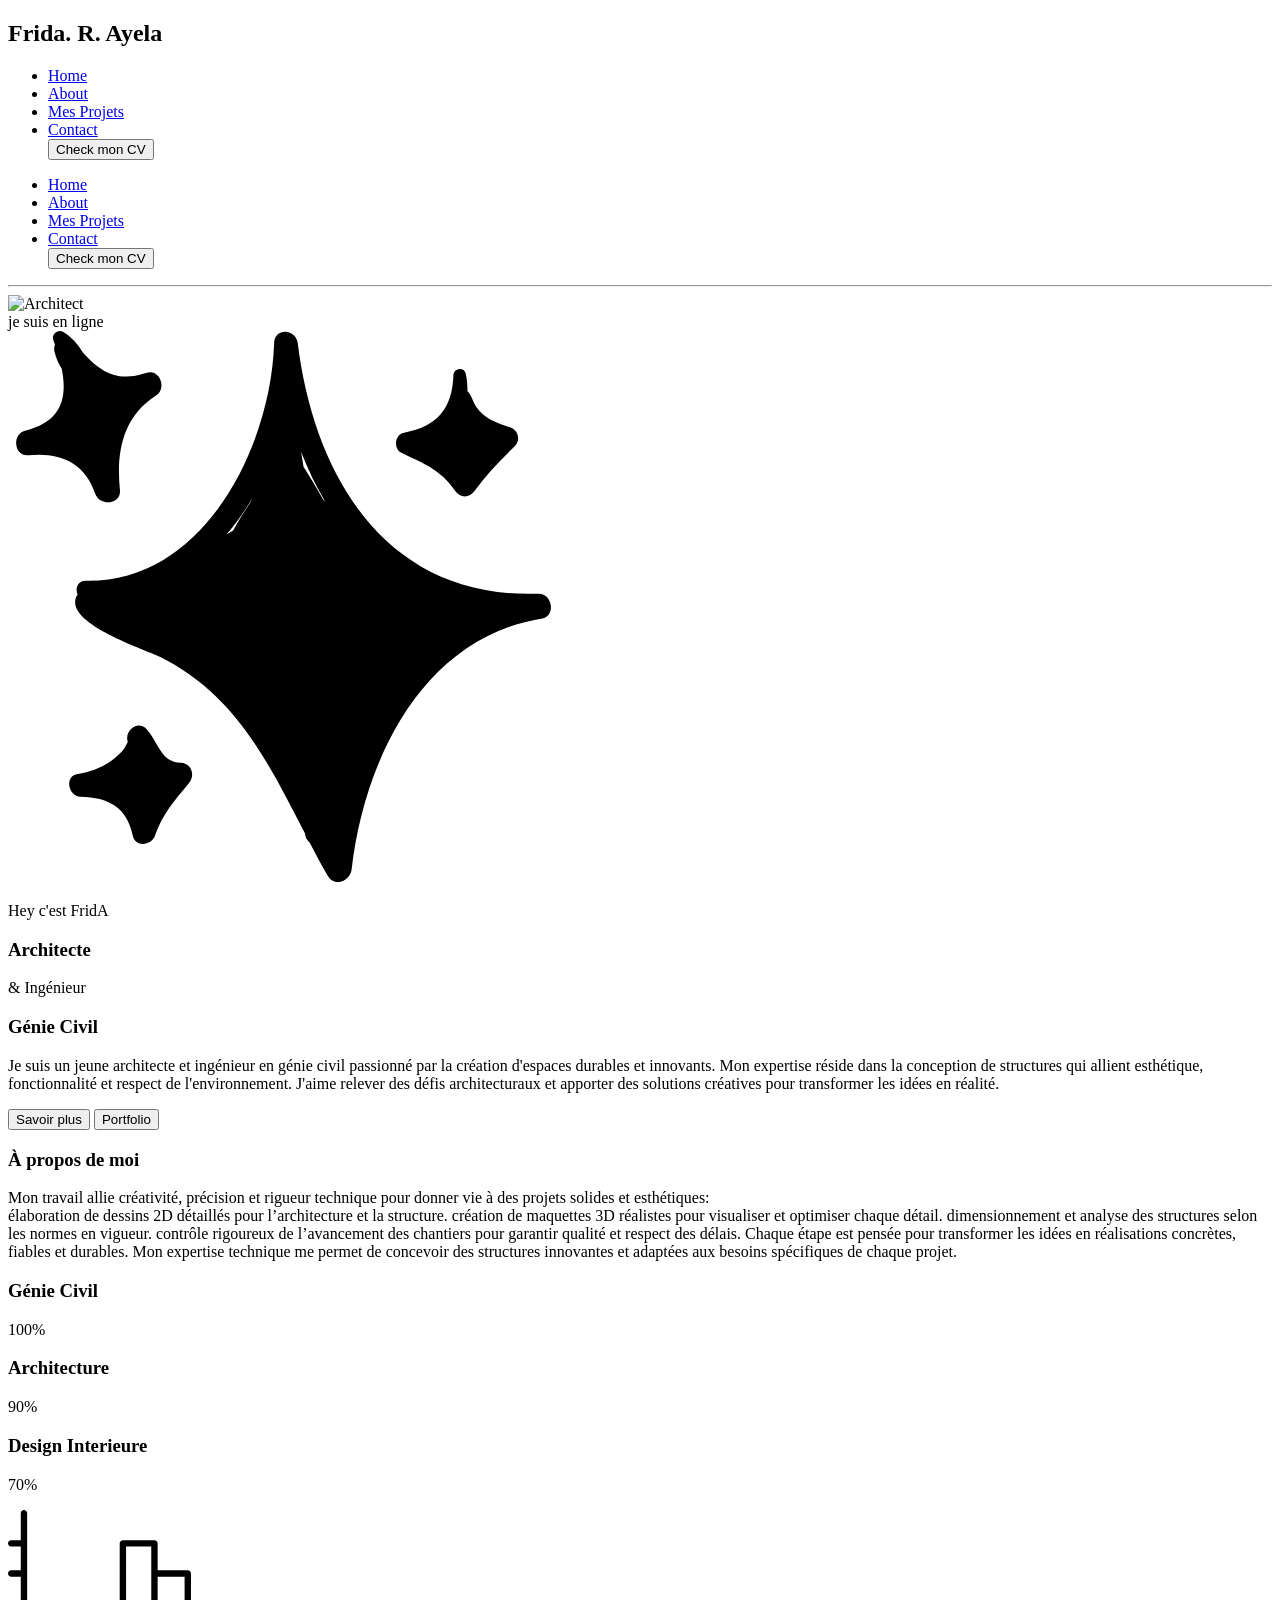
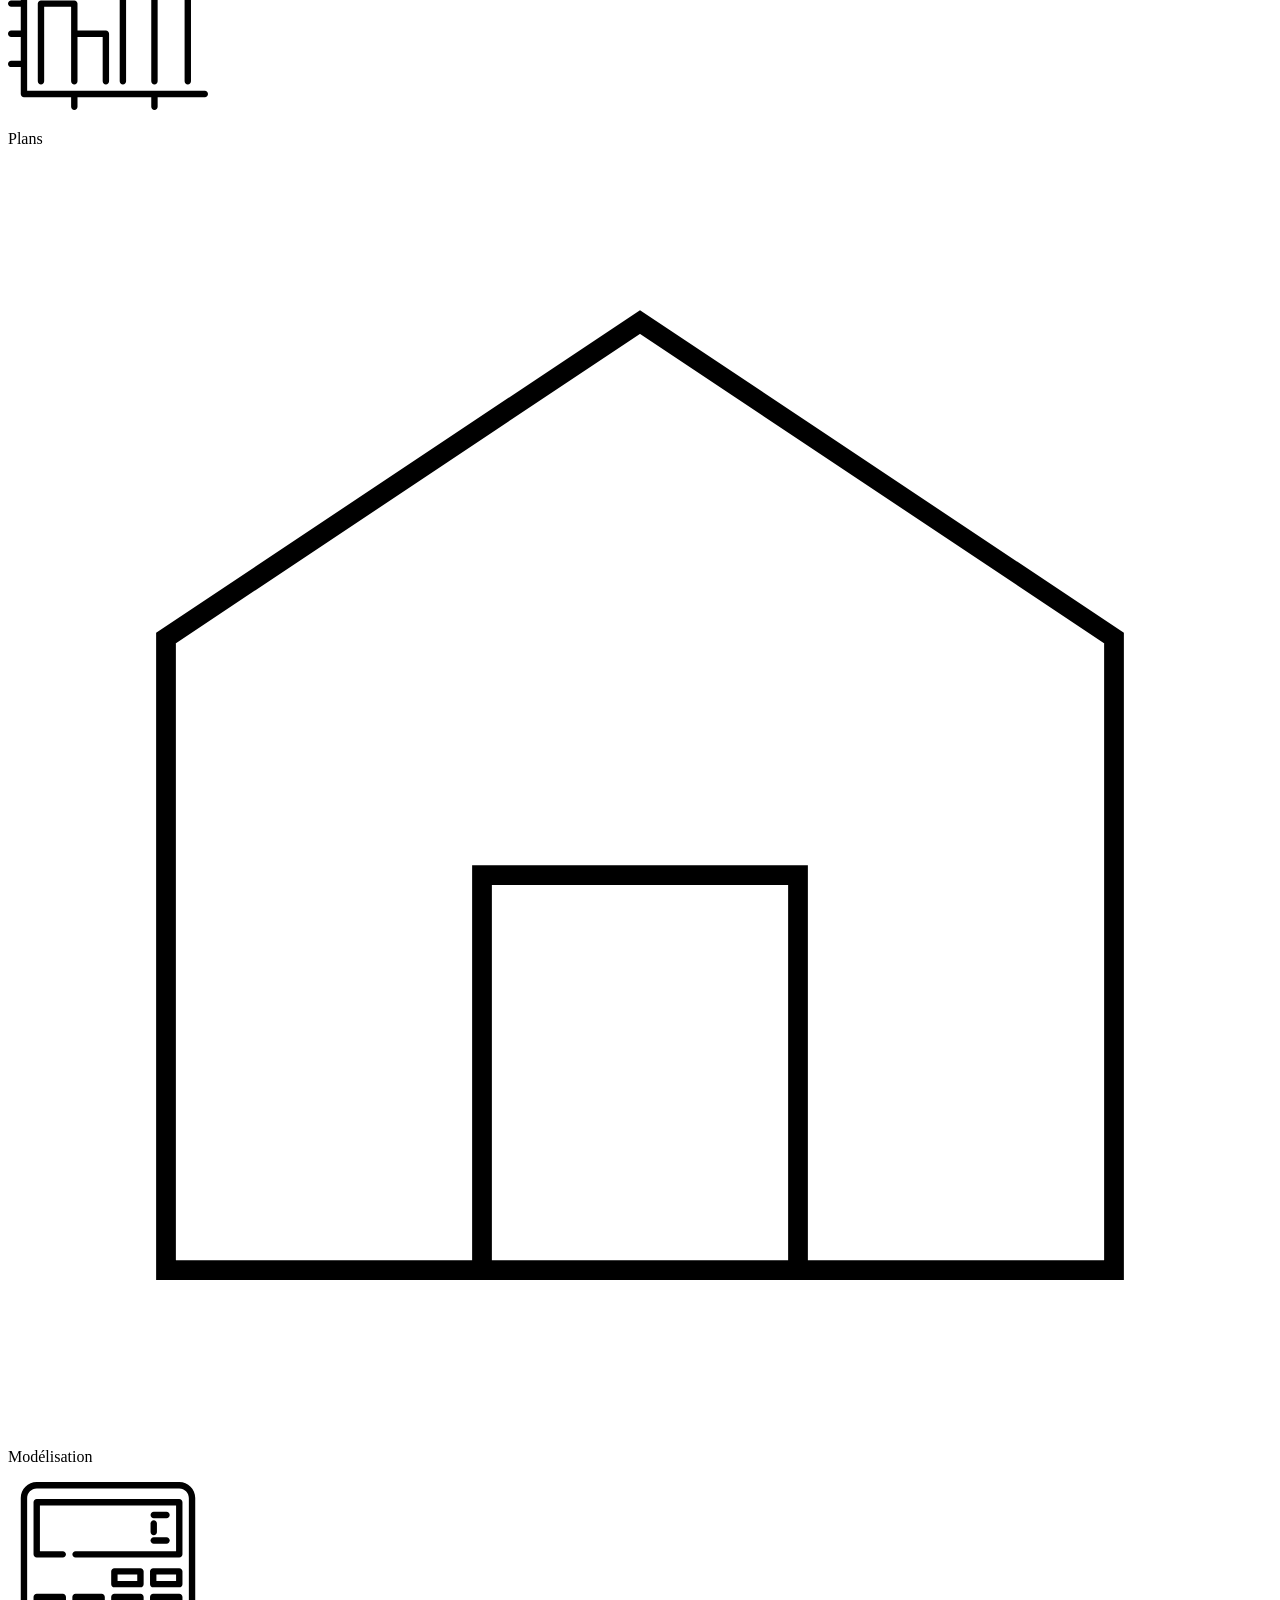
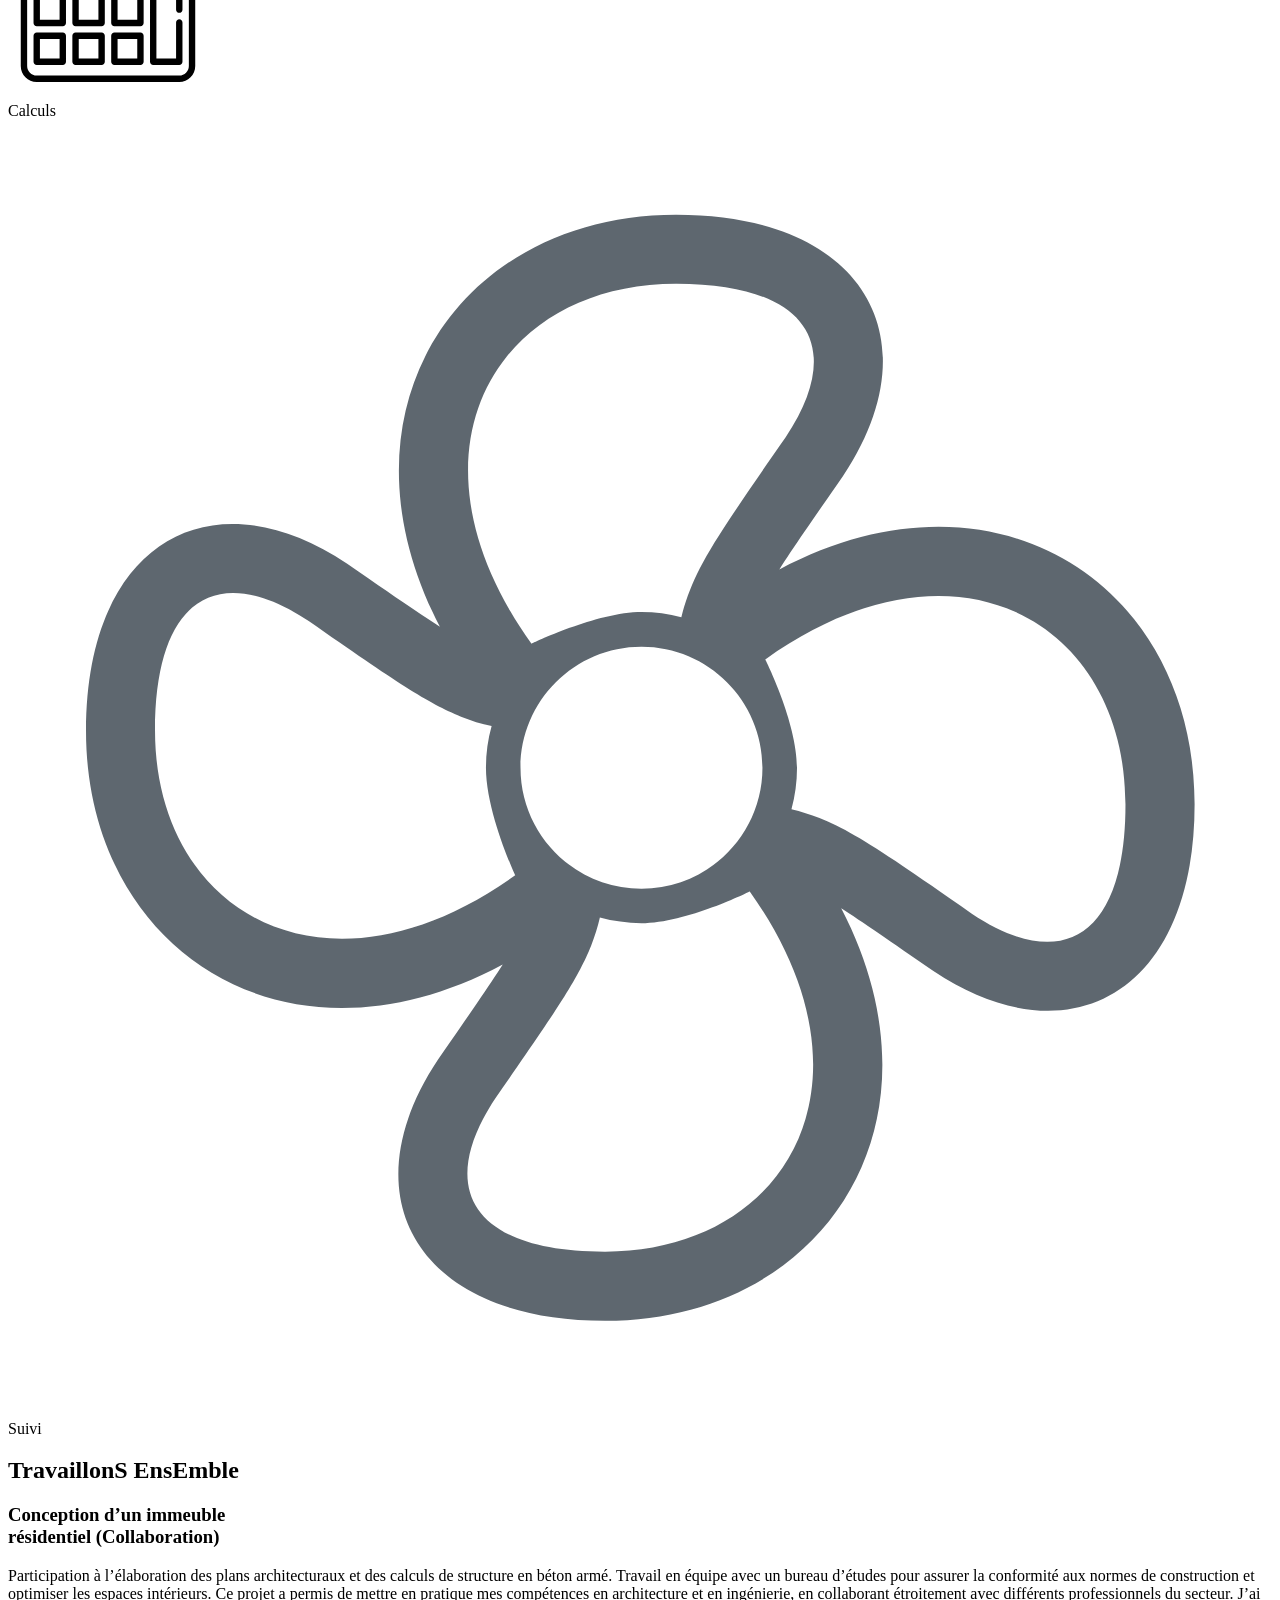
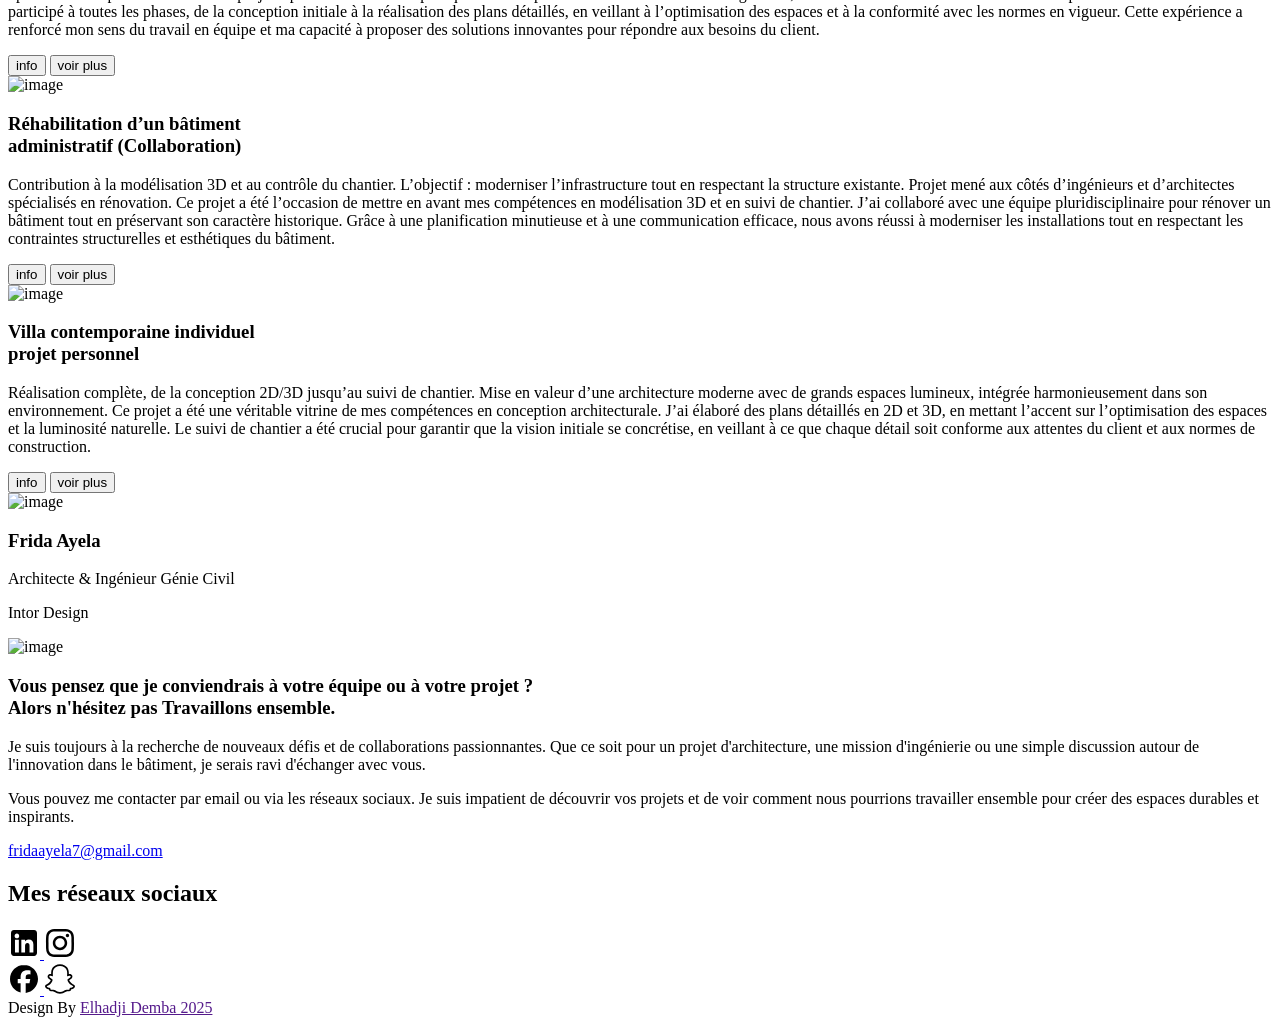
==== index.html @ 53c180c8 "Update image source path in index.html" ====
<!DOCTYPE html>
<html lang="fr">
<head>
    <meta charset="UTF-8">
    <meta name="viewport" content="width=device-width, initial-scale=1.0">
    <link rel="preconnect" href="https://fonts.googleapis.com">
    <link rel="preconnect" href="https://fonts.gstatic.com" crossorigin>
    <link href="https://fonts.googleapis.com/css2?family=Inter:wght@300;400;500;600&family=Outfit:wght@400;500;700;800&display=swap" rel="stylesheet">
    <link rel="stylesheet" href="layaout.css">
    <link rel="stylesheet" href="mediaquery.css">
    <title>Portfolio - Frida Ayela</title>
</head>
<body>
    <section class="navbar">
        <h2>Frida. R. Ayela</h2>
         <nav>
            <ul>
                <li><a href="#">Home</a></li>
                <li><a href="Skills.html">About</a></li>
                <li><a href="#Project"> Mes Projets</a></li>
                <li><a href="https://wa.me/242064751641" target="_blank">Contact</a></li>
                <div class="btn">
                    <button id="cvBtn">Check mon CV </button>
                </div>
            </ul>
        </nav>
        <div class="hamburger">
          <span class="bar"></span>
          <span class="bar"></span>
          <span class="bar"></span>
        </div>
      <div class="sitebar">
             <nav>
            <ul>
                <li><a href="index.html">Home</a></li>
                <li><a href="Skills.html">About</a></li>
                <li><a href="#Project">Mes Projets</a></li>
                <li><a href="https://wa.me/242064751641" target="_blank">Contact</a></li>
                <div class="btn">
                    <button id="cvBtn">Check mon CV </button>
                </div>
            </ul>
        </nav>
      </div>
    </section>
    <!--End of the section Navbar-->
    <hr>
    <!--Section Layaout du site-->
   <section id="layaout">
        <div class="img-texte">
            <img src="/image/architector.png" alt="Architect">
            <main class="enligne">
            <span>je suis en ligne</span>
             <article class="color-gree"></article>
            </main>
            
                  <div class="svg-gardien">
                        <svg version="1.1" id="Capa_1" xmlns="http://www.w3.org/2000/svg" xmlns:xlink="http://www.w3.org/1999/xlink" x="0px" y="0px"
	                   width="551.112px" height="551.111px" viewBox="0 0 551.112 551.111" style="enable-background:new 0 0 551.112 551.111;"
	                    xml:space="preserve">
                       <g>
	                   <g>
		                  <path d="M530.526,262.647c-150.9,5.8-224-115.101-240.8-250.601c-1.8-14.7-23.3-15.6-23.6,0c-3.1,102.8-69.8,239.9-188.2,237.8
			                        c-8.3-0.3-11,8-8.3,13.801c-0.3,0.3-0.6,0.6-0.9,1.199c-14.1,27.2,68.8,53.601,83.2,60.9c76.3,38.2,108.7,106.399,145.1,176.8
			                    c0.3,4.3,2.1,7,4.6,8.9c5.801,11,11.601,22.3,18.101,33.399c6.7,11.9,22.3,5.2,23.899-6.399c12.5-109.7,71.2-231.7,190.601-251
		                      	C547.926,284.947,544.625,262.347,530.526,262.647z M244.426,166.847c-0.9,2.101-2.1,4.301-3.1,6.101
			                           c-5.8,8.6-11,17.399-16.2,26.6c-2.1,1.2-4.6,2.8-6.7,4C228.226,192.547,236.726,180.047,244.426,166.847z M314.826,168.047
		              	             c -6.1-11-12.5-21.7-19.3-32.399c-0.9-4.9-1.5-9.801-2.4-14.7c7,17.7,15,34.6,24.5,50.2
			                         C316.625,169.947,315.726,169.047,314.826,168.047z"/>
	                               	<path d="M137.926,42.047c-29.7,9.8-46.8-2.399-63.6-21.399c-4.3-7.301-10.4-14.101-19-19.601c-4.9-3.399-11.9,2.101-10.1,7.601
		                       	c0.6,1.8,1.2,3.399,1.8,5.199c-0.9,2.101-1.2,4.301-0.6,6.4c1.5,6.4,4,12.2,7.3,17.4c5.5,27.8,1.2,52.899-36.7,62.1
		                       	c-13.5,3.4-11,26,3.4,24.5c31.2-3.1,56,6.7,66.7,38.2c4.3,12.899,26.3,11.6,24.8-3.4c-3.7-37,2.4-72.8,35.8-94.2
		                         	C159.326,57.647,152.026,37.147,137.926,42.047z"/>
		                         <path d="M502.026,96.147c-12.9-4-25.7-8.601-33.7-20.2c-3.7-5.5-4.6-11.601-8.899-15.9c0-5.8-0.301-11.6-1.801-17.7
			                       c-1.5-7-11.899-5.199-12.199,1.5c-0.9,33.4-16.2,52-49.301,57.801c-9.5,1.5-11,16.199-2.8,20.199c22.601,11,38.9,16.5,53.9,38.2
			                    c4.899,7.3,14.399,7,19.3,0c11.6-16.5,26-30.899,40.4-45C513.026,108.747,510.026,98.647,502.026,96.147z"/>
		                     <path d="M172.826,431.847c-20.2-0.899-22-20.2-34-33.399c-8.9-10.101-22.9,1.8-19,12.5c-1.8,3.399-3.7,7.3-6.7,10.399
		                         	c-12.2,12.5-26.6,19-43.5,21.7c-13.5,2.1-9.5,22.3,3.1,22.6c27.5,0.601,46.5,10.7,52,38.9c2.4,12.2,19,10.1,22.3,0
			                    c7.3-21.4,19.6-35.2,34-52.6C187.526,444.047,183.526,432.447,172.826,431.847z"/>
	                               </g>
                                </g>
                                  </svg>
                  </div>
            
      </div>
        <article class="texte-layaout">
            <main class="headline-texte">
              <p>Hey c'est FridA</p>
              <h3>Architecte</h3>
              <span>& Ingénieur</span>
              <h3> Génie Civil</h3>
              </main>
              <div class="p-texte">
                <p>
                    Je suis un jeune architecte et ingénieur en génie civil passionné par la création d'espaces durables et innovants. Mon expertise réside dans la conception de structures qui allient esthétique, fonctionnalité et respect de l'environnement. J'aime relever des défis architecturaux et apporter des solutions créatives pour transformer les idées en réalité.
                </p>
                <div class="mes-button">
                <button class="btn2" id="cvButton">
                       Savoir plus
                    </button>
                <button class="btn2" id="cvButton">
                       Portfolio
                    </button>
                </div>
              </div>
        </article>
    </section>
    <!----End of Section Layaout-->

     <!----Section Cotenu Aboute Me-->
 <section id="montre-moi">
 <div class="moi-texte">
  <h3>À propos de moi</h3>
  <p>
    Mon travail allie créativité, précision et rigueur technique pour donner vie à des projets solides et esthétiques:<br/>
    élaboration de dessins 2D détaillés pour l’architecture et la structure.
    création de maquettes 3D réalistes pour visualiser et optimiser chaque détail.
    dimensionnement et analyse des structures selon les normes en vigueur.
    contrôle rigoureux de l’avancement des chantiers pour garantir qualité et respect des délais.
    Chaque étape est pensée pour transformer les idées en réalisations concrètes, fiables et durables.
    Mon expertise technique me permet de concevoir des structures innovantes et adaptées aux besoins spécifiques de chaque projet.
  </p>
           <div class="pour100tage">
              <main class="pour100tage-1">
                <article class="pour100">
                  <h3>Génie Civil</h3>  
                    <p>100%</p>
                </article>
                 <div class="barre">
                  <span></span>
                 </div>
              </main>
              <!---pour100tage 2-->

                <main class="pour100tage-1">
                <article class="pour100">
                  <h3>Architecture</h3>
                    
                    <p>90%</p>
                </article>
                 <div class="barre">
                  <span></span>
                 </div>
              </main>
              <!-----Pour100tage 3-->
               <main class="pour100tage-1">
                <article class="pour100">
                    <h3>Design Interieure</h3>
                    <p>70%</p>
                </article>
                 <div class="barre">
                  <span></span>
                 </div>
              </main>
           </div>
</div>
<div class="section-svg">
  <div class="premiere-svg">
    <main class="svg1">
      <svg fill="#000000" height="200px" width="200px" version="1.1" xmlns="http://www.w3.org/2000/svg" viewBox="0 0 470 470" xmlns:xlink="http://www.w3.org/1999/xlink" enable-background="new 0 0 470 470"><g id="SVGRepo_bgCarrier" stroke-width="0"></g><g id="SVGRepo_tracerCarrier" stroke-linecap="round" stroke-linejoin="round"></g><g id="SVGRepo_iconCarrier"> <g> <path d="M462.5,425H45V7.5C45,3.358,41.643,0,37.5,0S30,3.358,30,7.5v63.333H7.5c-4.143,0-7.5,3.358-7.5,7.5s3.357,7.5,7.5,7.5H30 v55.833H7.5c-4.143,0-7.5,3.358-7.5,7.5s3.357,7.5,7.5,7.5H30V212.5H7.5c-4.143,0-7.5,3.358-7.5,7.5s3.357,7.5,7.5,7.5H30v55.833 H7.5c-4.143,0-7.5,3.358-7.5,7.5s3.357,7.5,7.5,7.5H30v55.833H7.5c-4.143,0-7.5,3.358-7.5,7.5s3.357,7.5,7.5,7.5H30V432.5 c0,4.142,3.357,7.5,7.5,7.5h110.833v22.5c0,4.142,3.357,7.5,7.5,7.5s7.5-3.358,7.5-7.5V440h173.334v22.5c0,4.142,3.357,7.5,7.5,7.5 s7.5-3.358,7.5-7.5V440H462.5c4.143,0,7.5-3.358,7.5-7.5S466.643,425,462.5,425z"></path> <path d="M77.5,410c4.143,0,7.5-3.358,7.5-7.5v-175h63.333v175c0,4.142,3.357,7.5,7.5,7.5s7.5-3.358,7.5-7.5V298.333H222.5V402.5 c0,4.142,3.357,7.5,7.5,7.5s7.5-3.358,7.5-7.5V290.833c0-4.142-3.357-7.5-7.5-7.5h-66.667V220c0-4.142-3.357-7.5-7.5-7.5H77.5 c-4.143,0-7.5,3.358-7.5,7.5v182.5C70,406.642,73.357,410,77.5,410z"></path> <path d="M270,410c4.143,0,7.5-3.358,7.5-7.5V85.833h59.167V402.5c0,4.142,3.357,7.5,7.5,7.5s7.5-3.358,7.5-7.5V156.667H415V402.5 c0,4.142,3.357,7.5,7.5,7.5s7.5-3.358,7.5-7.5V149.167c0-4.142-3.357-7.5-7.5-7.5h-70.833V78.333c0-4.142-3.357-7.5-7.5-7.5H270 c-4.143,0-7.5,3.358-7.5,7.5V402.5C262.5,406.642,265.857,410,270,410z"></path> </g> </g></svg>
      <p>Plans</p>
    </main>
     <main class="svg2">
      <svg viewBox="0 0 64 64" xmlns="http://www.w3.org/2000/svg" fill="none" stroke="#000000"><g id="SVGRepo_bgCarrier" stroke-width="0"></g><g id="SVGRepo_tracerCarrier" stroke-linecap="round" stroke-linejoin="round"></g><g id="SVGRepo_iconCarrier"><polygon points="8 24 8 56 56 56 56 24 32 8 8 24"></polygon><polyline points="40 56 40 36 24 36 24 56"></polyline></g></svg>
      <p>Modélisation</p>
    </main>
  </div>

    <div class="deuxieme-svg">
    <main class="svg1">
      <svg fill="#000000" height="200px" width="200px" version="1.1" xmlns="http://www.w3.org/2000/svg" viewBox="0 0 470 470" xmlns:xlink="http://www.w3.org/1999/xlink" enable-background="new 0 0 470 470"><g id="SVGRepo_bgCarrier" stroke-width="0"></g><g id="SVGRepo_tracerCarrier" stroke-linecap="round" stroke-linejoin="round"></g><g id="SVGRepo_iconCarrier"> <g> <path d="m311.25,353.75h-61.25c-4.143,0-7.5,3.358-7.5,7.5v61.25c0,4.142 3.357,7.5 7.5,7.5h61.25c4.143,0 7.5-3.358 7.5-7.5v-61.25c0-4.142-3.357-7.5-7.5-7.5zm-7.5,61.25h-46.25v-46.25h46.25v46.25z"></path> <path d="m220,353.75h-61.25c-4.143,0-7.5,3.358-7.5,7.5v61.25c0,4.142 3.357,7.5 7.5,7.5h61.25c4.143,0 7.5-3.358 7.5-7.5v-61.25c0-4.142-3.357-7.5-7.5-7.5zm-7.5,61.25h-46.25v-46.25h46.25v46.25z"></path> <path d="m220,262.5h-61.25c-4.143,0-7.5,3.358-7.5,7.5v61.25c0,4.142 3.357,7.5 7.5,7.5h61.25c4.143,0 7.5-3.358 7.5-7.5v-61.25c0-4.142-3.357-7.5-7.5-7.5zm-7.5,61.25h-46.25v-46.25h46.25v46.25z"></path> <path d="m128.75,353.75h-61.25c-4.143,0-7.5,3.358-7.5,7.5v61.25c0,4.142 3.357,7.5 7.5,7.5h61.25c4.143,0 7.5-3.358 7.5-7.5v-61.25c0-4.142-3.357-7.5-7.5-7.5zm-7.5,61.25h-46.25v-46.25h46.25v46.25z"></path> <path d="m402.5,202.5h-61.25c-4.143,0-7.5,3.358-7.5,7.5v30c0,4.142 3.357,7.5 7.5,7.5h61.25c4.143,0 7.5-3.358 7.5-7.5v-30c0-4.142-3.357-7.5-7.5-7.5zm-7.5,30h-46.25v-15h46.25v15z"></path> <path d="m311.25,262.5h-61.25c-4.143,0-7.5,3.358-7.5,7.5v61.25c0,4.142 3.357,7.5 7.5,7.5h61.25c4.143,0 7.5-3.358 7.5-7.5v-61.25c0-4.142-3.357-7.5-7.5-7.5zm-7.5,61.25h-46.25v-46.25h46.25v46.25z"></path> <path d="m128.75,262.5h-61.25c-4.143,0-7.5,3.358-7.5,7.5v61.25c0,4.142 3.357,7.5 7.5,7.5h61.25c4.143,0 7.5-3.358 7.5-7.5v-61.25c0-4.142-3.357-7.5-7.5-7.5zm-7.5,61.25h-46.25v-46.25h46.25v46.25z"></path> <path d="m311.25,202.5h-61.25c-4.143,0-7.5,3.358-7.5,7.5v30c0,4.142 3.357,7.5 7.5,7.5h61.25c4.143,0 7.5-3.358 7.5-7.5v-30c0-4.142-3.357-7.5-7.5-7.5zm-7.5,30h-46.25v-15h46.25v15z"></path> <path d="M402.5,0h-335C46.822,0,30,16.822,30,37.5v395c0,20.678,16.822,37.5,37.5,37.5h335c20.678,0,37.5-16.822,37.5-37.5v-395 C440,16.822,423.178,0,402.5,0z M425,432.5c0,12.407-10.094,22.5-22.5,22.5h-335C55.094,455,45,444.907,45,432.5v-395 C45,25.093,55.094,15,67.5,15h335c12.406,0,22.5,10.093,22.5,22.5V432.5z"></path> <path d="m402.5,262.5h-61.25c-4.143,0-7.5,3.358-7.5,7.5v152.5c0,4.142 3.357,7.5 7.5,7.5h61.25c4.143,0 7.5-3.358 7.5-7.5v-92.5c0-4.142-3.357-7.5-7.5-7.5s-7.5,3.358-7.5,7.5v85h-46.25v-137.5h46.25v22.5c0,4.142 3.357,7.5 7.5,7.5s7.5-3.358 7.5-7.5v-30c0-4.142-3.357-7.5-7.5-7.5z"></path> <path d="M402.5,40h-335c-4.143,0-7.5,3.358-7.5,7.5V170c0,4.142,3.357,7.5,7.5,7.5h61.25c4.143,0,7.5-3.358,7.5-7.5 s-3.357-7.5-7.5-7.5H75V55h320v107.5H158.75c-4.143,0-7.5,3.358-7.5,7.5s3.357,7.5,7.5,7.5H402.5c4.143,0,7.5-3.358,7.5-7.5V47.5 C410,43.358,406.643,40,402.5,40z"></path> <path d="m342.5,85h30c4.143,0 7.5-3.358 7.5-7.5s-3.357-7.5-7.5-7.5h-30c-4.143,0-7.5,3.358-7.5,7.5s3.357,7.5 7.5,7.5z"></path> <path d="m342.5,145h30c4.143,0 7.5-3.358 7.5-7.5s-3.357-7.5-7.5-7.5h-30c-4.143,0-7.5,3.358-7.5,7.5s3.357,7.5 7.5,7.5z"></path> <path d="m335,117.5c0,4.142 3.357,7.5 7.5,7.5s7.5-3.358 7.5-7.5v-20c0-4.142-3.357-7.5-7.5-7.5s-7.5,3.358-7.5,7.5v20z"></path> </g> </g></svg>
      <p>Calculs</p>
    </main>
     <main class="svg2">
       <svg viewBox="0 0 1024 1024" class="icon" version="1.1" xmlns="http://www.w3.org/2000/svg" fill="#000000"><g id="SVGRepo_bgCarrier" stroke-width="0"></g><g id="SVGRepo_tracerCarrier" stroke-linecap="round" stroke-linejoin="round"></g><g id="SVGRepo_iconCarrier"><path d="M624.9 351.1c176.7-93.5 336.4 13.9 336.4 190.1 0 152.8-101.1 209-211.6 135.3-35.2-24.4-58.1-40.2-74.7-50.9 91.4 175.8-15.8 334.2-191.3 334.2-152.8 0-209-101.1-135.3-211.6 25.6-36.9 41.7-60.3 52.4-77.1-177.2 94.8-337.6-12.7-337.6-189.3 0-152.8 101.1-209 211.6-135.3 35.5 24.6 58.5 40.4 75.1 51.1-91.2-175.7 16-333.9 191.4-333.9 152.8 0 209 101.1 135.3 211.6-25 36-41 59.2-51.7 75.8z" fill="#5E676F"></path><path d="M513.2 609.8c54.1 0 98-43.9 98-98s-43.9-98-98-98-98 43.9-98 98 43.9 98 98 98zM472.4 655.9c-10.6 26.5-28 52.7-77.4 123.4-48.6 72.8-19.9 124.5 88.7 124.5 146.9 0 227.6-137.2 117.2-291.8 0 0-51.3 25.7-87.8 25.7-11.6 0-22.9-1.6-33.6-4.5-1.7 7.7-4.1 15.2-7.1 22.7zM367 470.4c-26.5-10.6-52.7-28-123.4-77.4-72.8-48.6-124.5-19.9-124.5 88.7 0 147 137.2 227.6 291.8 117.2 0 0-23.7-50.8-23.7-87.2 0-11.7 1.6-23 4.6-33.7-8.4-1.8-16.6-4.3-24.8-7.6zM552.6 367.5c10.6-26.5 28-52.7 77.4-123.4 48.6-72.8 19.9-124.5-88.7-124.5-147 0-227.6 137.2-117.2 291.8 0 0 52.9-25.7 89.2-25.7 11.1 0 21.9 1.4 32.2 4.2 1.7-7.5 4.1-14.9 7.1-22.4zM613.5 424s25.7 50.6 25.7 87.8c0 11.6-1.6 22.9-4.5 33.6 7.7 1.8 15.2 4.2 22.7 7.2 26.5 10.6 52.7 28 123.4 77.4 72.8 48.6 124.5 19.9 124.5-88.7 0-147-137.2-227.7-291.8-117.3z" fill="#FFFFFF"></path></g></svg>
      <p>Suivi</p>
    </main>
  </div>

</div>
<!---Le div de M-->
</section>
<!----End Of Aboute me section-->

<!----Scrolling Texte Section-->
<section id="Scrolling">
    <div>
        <h1>TravaillonS EnsEmble</h1>
    </div>
</section>
<!----End of Scrolling Texte Section-->

<!---Section Project-->
<section id="Project">
    <div class="image-project"  data-color="#b7eb87">
        <article id="texte">
            <h3>Conception d’un immeuble <br/>
                résidentiel  (Collaboration)</h3>
           <p> Participation à l’élaboration des plans architecturaux et des calculs de structure en béton armé. Travail en équipe avec un bureau d’études pour assurer la conformité aux normes de construction et optimiser les espaces intérieurs.
            Ce projet a permis de mettre en pratique mes compétences en architecture et en ingénierie, en collaborant étroitement avec différents professionnels du secteur. J’ai participé à toutes les phases, de la conception initiale à la réalisation des plans détaillés, en veillant à l’optimisation des espaces et à la conformité avec les normes en vigueur. Cette expérience a renforcé mon sens du travail en équipe et ma capacité à proposer des solutions innovantes pour répondre aux besoins du client.
           </p>
             <main class="p-button">
            <button>info</button>
            <button>voir plus</button>
           </main>
        </article>
         <main class="image-1">
            <img src="./image/WhatsApp Image 2025-08-14 à 15.37.21_9aab0d02.jpg" alt="image">
        </main>
    </div>
    <div class="image-project-2" data-color="#2c8dc5">
        <article id="texte-2">
           <h3>Réhabilitation d’un bâtiment<br/>
             administratif (Collaboration)</h3>
           <p> Contribution à la modélisation 3D et au contrôle du chantier. L’objectif : moderniser l’infrastructure tout en respectant la structure existante. Projet mené aux côtés d’ingénieurs et d’architectes spécialisés en rénovation.
            Ce projet a été l’occasion de mettre en avant mes compétences en modélisation 3D et en suivi de chantier. J’ai collaboré avec une équipe pluridisciplinaire pour rénover un bâtiment tout en préservant son caractère historique. Grâce à une planification minutieuse et à une communication efficace, nous avons réussi à moderniser les installations tout en respectant les contraintes structurelles et esthétiques du bâtiment.
           </p>
           <main class="p-button">
            <button>info</button>
            <button>voir plus</button>
           </main>
        </article>
        <main class="image-2">
        <img src="./image/image 000_16 - Photo.jpg" alt="image">
        </main>
    </div>
    <div class="image-project-3"  data-color="#1B1F3B">
       
        <article id="texte-3">
           <h3>Villa contemporaine individuel <br/>
            projet personnel</h3>
           <p> Réalisation complète, de la conception 2D/3D jusqu’au suivi de chantier. Mise en valeur d’une architecture moderne avec de grands espaces lumineux, intégrée harmonieusement dans son environnement.
            Ce projet a été une véritable vitrine de mes compétences en conception architecturale. J’ai élaboré des plans détaillés en 2D et 3D, en mettant l’accent sur l’optimisation des espaces et la luminosité naturelle. Le suivi de chantier a été crucial pour garantir que la vision initiale se concrétise, en veillant à ce que chaque détail soit conforme aux attentes du client et aux normes de construction.
           </p>
            <main class="p-button">
            <button>info</button>
            <button>voir plus</button>
           </main>
        </article>
         <main class="image-3">
        <img src="./image/Image 00_2 - Photo.jpg" alt="image">
        </main>
    </div>
</section>
<!----End of Project Section-->

<!---Section Footer-->
<section id="footer">

<div class="le-foot-text">
    <h3>Frida Ayela</h3>
    <p>Architecte & Ingénieur Génie Civil</p>
    <p>Intor Design</p>
    <img src="./image/frida.png" alt="image">
</div>
<main class="foot-p">
    <h3>Vous pensez que je conviendrais à votre équipe ou à votre projet ?<br/>
         Alors n'hésitez pas Travaillons ensemble.</h3>
    <p>Je suis toujours à la recherche de nouveaux défis et de collaborations passionnantes. Que ce soit pour un projet d'architecture, une mission d'ingénierie ou une simple discussion autour de l'innovation dans le bâtiment, je serais ravi d'échanger avec vous.</p>
    <p>Vous pouvez me contacter par email ou via les réseaux sociaux. Je suis impatient de découvrir vos projets et de voir comment nous pourrions travailler ensemble pour créer des espaces durables et inspirants.</p>
    <a href="mailto:fridaayela7@gmail.com">fridaayela7@gmail.com</a>
</main>
  <div class="the-social-media">
    <h2>Mes réseaux sociaux</h2>
    <div class="social-svg">
        <div class="social-svg1">
    <a href="https://www.linkedin.com/in/frida-ayela-70200327a?utm_source=share&utm_campaign=share_via&utm_content=profile&utm_medium=ios_app" target="_blank">
        <svg xmlns="http://www.w3.org/2000/svg" width="32" height="32" viewBox="0 0 32 32"><path d="M26.111,3H5.889c-1.595,0-2.889,1.293-2.889,2.889V26.111c0,1.595,1.293,2.889,2.889,2.889H26.111c1.595,0,2.889-1.293,2.889-2.889V5.889c0-1.595-1.293-2.889-2.889-2.889ZM10.861,25.389h-3.877V12.87h3.877v12.519Zm-1.957-14.158c-1.267,0-2.293-1.034-2.293-2.31s1.026-2.31,2.293-2.31,2.292,1.034,2.292,2.31-1.026,2.31-2.292,2.31Zm16.485,14.158h-3.858v-6.571c0-1.802-.685-2.809-2.111-2.809-1.551,0-2.362,1.048-2.362,2.809v6.571h-3.718V12.87h3.718v1.686s1.118-2.069,3.775-2.069,4.556,1.621,4.556,4.975v7.926Z" fill-rule="evenodd"></path></svg>
    </a>
    <a href="https://www.instagram.com/reineayela2?igsh=MTZ5cDJpc21zYW10cQ%3D%3D&utm_source=qr" target="_blank">
        <svg xmlns="http://www.w3.org/2000/svg" width="32" height="32" viewBox="0 0 32 32"><path d="M10.202,2.098c-1.49,.07-2.507,.308-3.396,.657-.92,.359-1.7,.84-2.477,1.619-.776,.779-1.254,1.56-1.61,2.481-.345,.891-.578,1.909-.644,3.4-.066,1.49-.08,1.97-.073,5.771s.024,4.278,.096,5.772c.071,1.489,.308,2.506,.657,3.396,.359,.92,.84,1.7,1.619,2.477,.779,.776,1.559,1.253,2.483,1.61,.89,.344,1.909,.579,3.399,.644,1.49,.065,1.97,.08,5.771,.073,3.801-.007,4.279-.024,5.773-.095s2.505-.309,3.395-.657c.92-.36,1.701-.84,2.477-1.62s1.254-1.561,1.609-2.483c.345-.89,.579-1.909,.644-3.398,.065-1.494,.081-1.971,.073-5.773s-.024-4.278-.095-5.771-.308-2.507-.657-3.397c-.36-.92-.84-1.7-1.619-2.477s-1.561-1.254-2.483-1.609c-.891-.345-1.909-.58-3.399-.644s-1.97-.081-5.772-.074-4.278,.024-5.771,.096m.164,25.309c-1.365-.059-2.106-.286-2.6-.476-.654-.252-1.12-.557-1.612-1.044s-.795-.955-1.05-1.608c-.192-.494-.423-1.234-.487-2.599-.069-1.475-.084-1.918-.092-5.656s.006-4.18,.071-5.656c.058-1.364,.286-2.106,.476-2.6,.252-.655,.556-1.12,1.044-1.612s.955-.795,1.608-1.05c.493-.193,1.234-.422,2.598-.487,1.476-.07,1.919-.084,5.656-.092,3.737-.008,4.181,.006,5.658,.071,1.364,.059,2.106,.285,2.599,.476,.654,.252,1.12,.555,1.612,1.044s.795,.954,1.051,1.609c.193,.492,.422,1.232,.486,2.597,.07,1.476,.086,1.919,.093,5.656,.007,3.737-.006,4.181-.071,5.656-.06,1.365-.286,2.106-.476,2.601-.252,.654-.556,1.12-1.045,1.612s-.955,.795-1.608,1.05c-.493,.192-1.234,.422-2.597,.487-1.476,.069-1.919,.084-5.657,.092s-4.18-.007-5.656-.071M21.779,8.517c.002,.928,.755,1.679,1.683,1.677s1.679-.755,1.677-1.683c-.002-.928-.755-1.679-1.683-1.677,0,0,0,0,0,0-.928,.002-1.678,.755-1.677,1.683m-12.967,7.496c.008,3.97,3.232,7.182,7.202,7.174s7.183-3.232,7.176-7.202c-.008-3.97-3.233-7.183-7.203-7.175s-7.182,3.233-7.174,7.203m2.522-.005c-.005-2.577,2.08-4.671,4.658-4.676,2.577-.005,4.671,2.08,4.676,4.658,.005,2.577-2.08,4.671-4.658,4.676-2.577,.005-4.671-2.079-4.676-4.656h0"></path></svg>
    </a>
    </div>
    <div class="social-svg2">
    <a href="https://www.facebook.com/share/1AoF9FygN2/?mibextid=wwXIfr" target="_blank">
        <svg xmlns="http://www.w3.org/2000/svg" width="32" height="32" viewBox="0 0 32 32"><path d="M16,2c-7.732,0-14,6.268-14,14,0,6.566,4.52,12.075,10.618,13.588v-9.31h-2.887v-4.278h2.887v-1.843c0-4.765,2.156-6.974,6.835-6.974,.887,0,2.417,.174,3.043,.348v3.878c-.33-.035-.904-.052-1.617-.052-2.296,0-3.183,.87-3.183,3.13v1.513h4.573l-.786,4.278h-3.787v9.619c6.932-.837,12.304-6.74,12.304-13.897,0-7.732-6.268-14-14-14Z"></path></svg>
    </a>
    <a href="https://t.snapchat.com/ZsiYAuvj" target="_blank">
        <svg xmlns="http://www.w3.org/2000/svg" width="32" height="32" viewBox="0 0 32 32"><path d="M30.893,22.837c-.208-.567-.606-.871-1.058-1.122-.085-.05-.163-.09-.23-.12-.135-.07-.273-.137-.41-.208-1.41-.747-2.51-1.69-3.274-2.808-.217-.315-.405-.648-.562-.996-.065-.186-.062-.292-.015-.389,.046-.074,.108-.138,.18-.188,.242-.16,.492-.323,.661-.432,.302-.195,.541-.35,.695-.46,.579-.405,.983-.835,1.236-1.315,.357-.672,.404-1.466,.13-2.175-.383-1.009-1.336-1.635-2.49-1.635-.243,0-.486,.025-.724,.077-.064,.014-.127,.028-.189,.044,.011-.69-.005-1.418-.066-2.135-.218-2.519-1.1-3.84-2.02-4.893-.589-.66-1.283-1.218-2.053-1.653-1.396-.797-2.979-1.202-4.704-1.202s-3.301,.405-4.698,1.202c-.773,.434-1.468,.994-2.057,1.656-.92,1.053-1.802,2.376-2.02,4.893-.061,.717-.077,1.449-.067,2.135-.062-.016-.125-.031-.189-.044-.238-.051-.481-.077-.724-.077-1.155,0-2.109,.626-2.491,1.635-.276,.71-.23,1.505,.126,2.178,.254,.481,.658,.911,1.237,1.315,.153,.107,.393,.262,.695,.46,.163,.106,.402,.261,.635,.415,.082,.053,.151,.123,.204,.205,.049,.1,.051,.208-.022,.408-.155,.341-.34,.668-.553,.976-.747,1.092-1.815,2.018-3.179,2.759-.723,.383-1.474,.639-1.791,1.502-.239,.651-.083,1.391,.525,2.015h0c.223,.233,.482,.429,.766,.58,.592,.326,1.222,.578,1.876,.75,.135,.035,.263,.092,.379,.169,.222,.194,.19,.486,.485,.914,.148,.221,.336,.412,.555,.564,.619,.428,1.315,.455,2.053,.483,.666,.025,1.421,.054,2.283,.339,.357,.118,.728,.346,1.158,.613,1.032,.635,2.446,1.503,4.811,1.503s3.789-.873,4.829-1.51c.427-.262,.796-.488,1.143-.603,.862-.285,1.617-.313,2.283-.339,.737-.028,1.433-.055,2.053-.483,.259-.181,.475-.416,.632-.69,.212-.361,.207-.613,.406-.789,.109-.074,.229-.129,.356-.162,.662-.173,1.301-.428,1.901-.757,.302-.162,.575-.375,.805-.63l.008-.009c.57-.61,.714-1.329,.48-1.964Zm-2.102,1.13c-1.282,.708-2.135,.632-2.798,1.059-.563,.363-.23,1.144-.639,1.426-.503,.347-1.989-.025-3.909,.609-1.584,.524-2.594,2.029-5.442,2.029s-3.835-1.502-5.444-2.033c-1.916-.634-3.406-.262-3.909-.609-.409-.282-.077-1.064-.639-1.426-.664-.427-1.516-.351-2.798-1.055-.816-.451-.353-.73-.081-.862,4.645-2.249,5.386-5.721,5.419-5.979,.04-.312,.084-.557-.259-.875-.332-.307-1.804-1.218-2.213-1.503-.676-.472-.973-.944-.754-1.523,.153-.401,.527-.552,.92-.552,.124,0,.248,.014,.369,.041,.742,.161,1.462,.533,1.879,.633,.05,.013,.102,.02,.153,.021,.222,0,.3-.112,.285-.366-.048-.812-.162-2.394-.034-3.872,.176-2.034,.831-3.042,1.61-3.934,.374-.428,2.132-2.286,5.493-2.286s5.123,1.85,5.497,2.276c.78,.891,1.436,1.899,1.61,3.934,.128,1.479,.018,3.061-.034,3.872-.018,.268,.063,.366,.285,.366,.052,0,.103-.008,.153-.021,.417-.1,1.137-.472,1.879-.633,.121-.027,.245-.041,.369-.041,.395,0,.766,.153,.92,.552,.219,.579-.077,1.051-.753,1.523-.409,.285-1.881,1.196-2.213,1.503-.344,.317-.299,.563-.259,.875,.033,.261,.773,3.734,5.419,5.979,.274,.137,.737,.416-.079,.871Z"></path></svg>
    </a>
    </div>
    </div>
  </div>

  <footer>Design By <a href="">Elhadji Demba 2025</a></footer>
</section>

   <script src="https://cdnjs.cloudflare.com/ajax/libs/gsap/3.12.5/gsap.min.js"></script>
<script src="https://cdnjs.cloudflare.com/ajax/libs/gsap/3.12.5/ScrollTrigger.min.js"></script> 

<script src="app.js"></script>
</body>
</html>
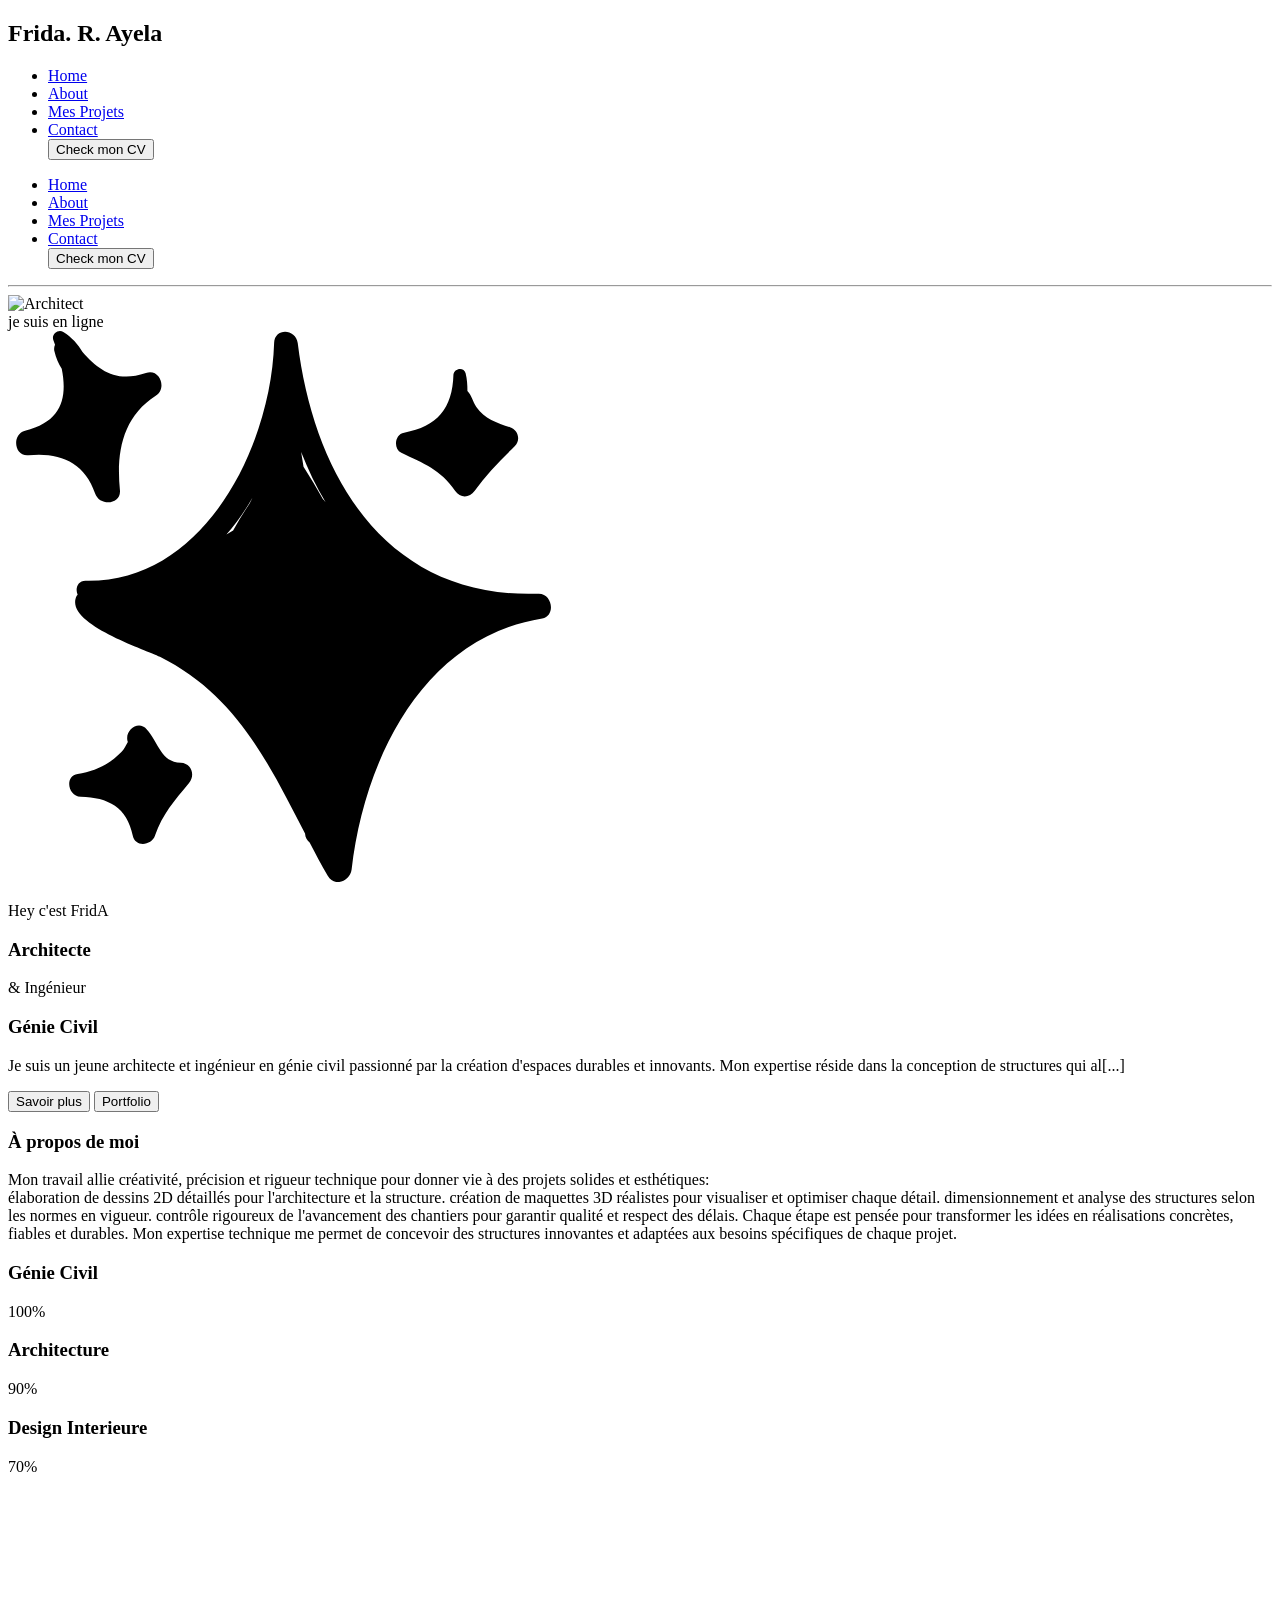
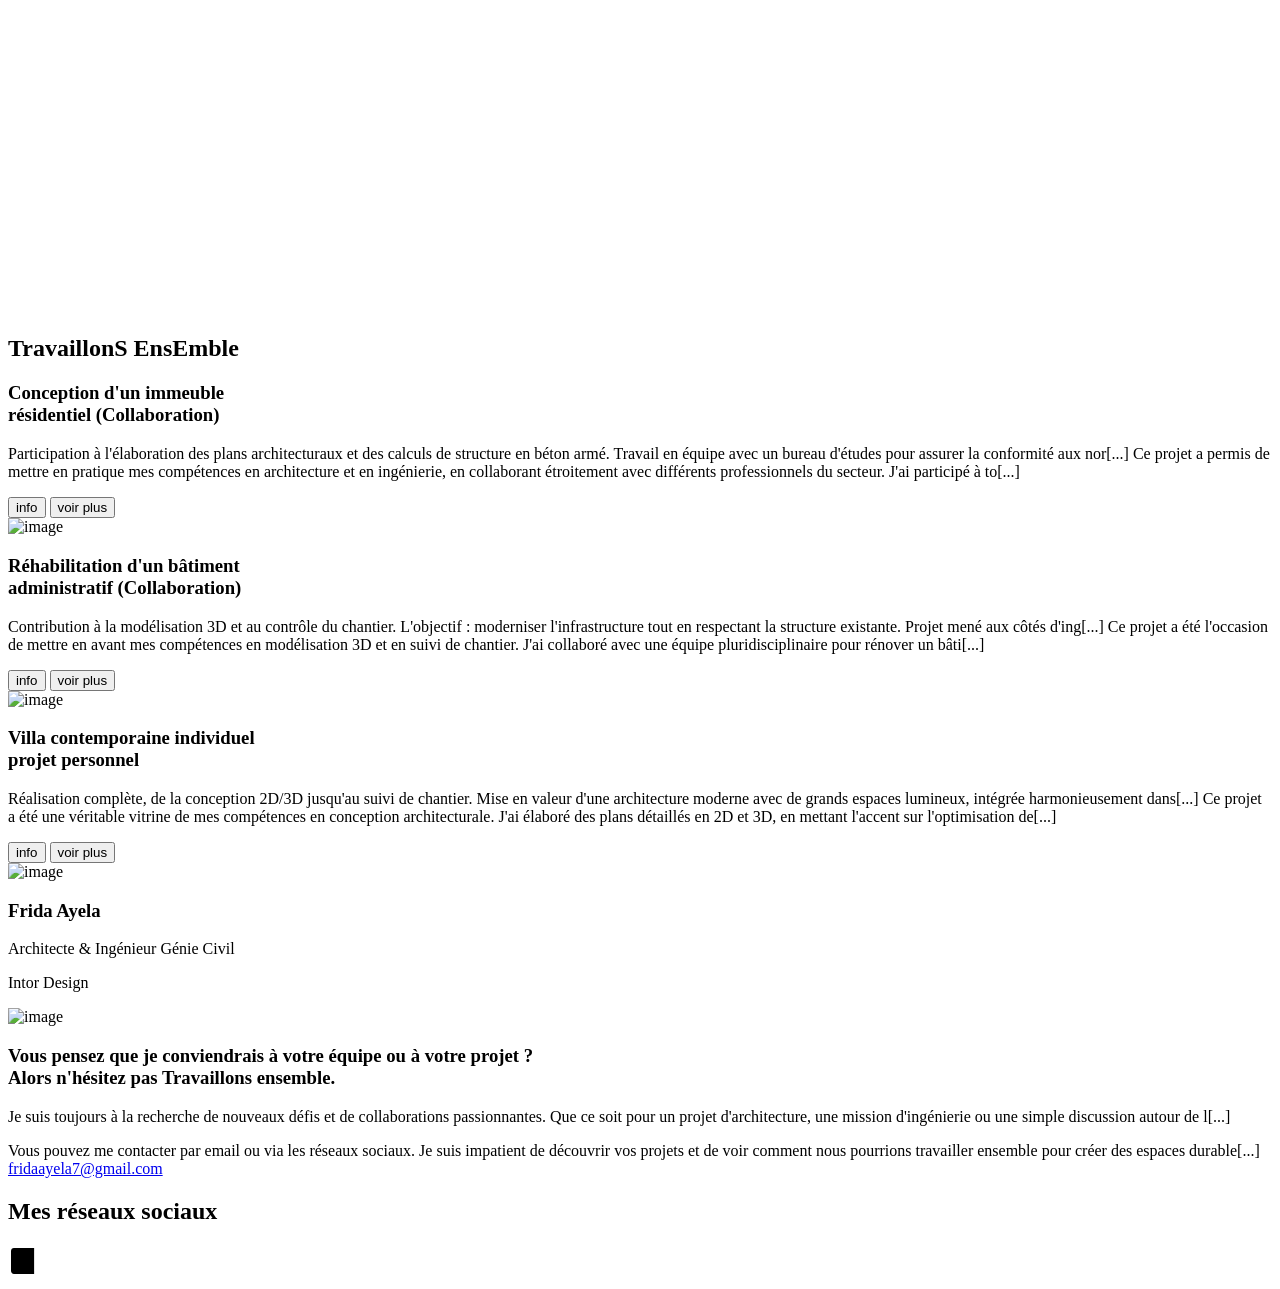
==== commit 59978e83: "Fix: Change absolute image path to relative path for correct loading" ====
--- a/index.html
+++ b/index.html
@@ -48,7 +48,7 @@
     <!--Section Layaout du site-->
    <section id="layaout">
         <div class="img-texte">
-            <img src="/image/architector.png" alt="Architect">
+            <img src="./image/architector.png" alt="Architect">
             <main class="enligne">
             <span>je suis en ligne</span>
              <article class="color-gree"></article>
@@ -92,7 +92,7 @@
               </main>
               <div class="p-texte">
                 <p>
-                    Je suis un jeune architecte et ingénieur en génie civil passionné par la création d'espaces durables et innovants. Mon expertise réside dans la conception de structures qui allient esthétique, fonctionnalité et respect de l'environnement. J'aime relever des défis architecturaux et apporter des solutions créatives pour transformer les idées en réalité.
+                    Je suis un jeune architecte et ingénieur en génie civil passionné par la création d'espaces durables et innovants. Mon expertise réside dans la conception de structures qui al[...]
                 </p>
                 <div class="mes-button">
                 <button class="btn2" id="cvButton">
@@ -113,10 +113,10 @@
   <h3>À propos de moi</h3>
   <p>
     Mon travail allie créativité, précision et rigueur technique pour donner vie à des projets solides et esthétiques:<br/>
-    élaboration de dessins 2D détaillés pour l’architecture et la structure.
+    élaboration de dessins 2D détaillés pour l'architecture et la structure.
     création de maquettes 3D réalistes pour visualiser et optimiser chaque détail.
     dimensionnement et analyse des structures selon les normes en vigueur.
-    contrôle rigoureux de l’avancement des chantiers pour garantir qualité et respect des délais.
+    contrôle rigoureux de l'avancement des chantiers pour garantir qualité et respect des délais.
     Chaque étape est pensée pour transformer les idées en réalisations concrètes, fiables et durables.
     Mon expertise technique me permet de concevoir des structures innovantes et adaptées aux besoins spécifiques de chaque projet.
   </p>
@@ -157,22 +157,22 @@
 <div class="section-svg">
   <div class="premiere-svg">
     <main class="svg1">
-      <svg fill="#000000" height="200px" width="200px" version="1.1" xmlns="http://www.w3.org/2000/svg" viewBox="0 0 470 470" xmlns:xlink="http://www.w3.org/1999/xlink" enable-background="new 0 0 470 470"><g id="SVGRepo_bgCarrier" stroke-width="0"></g><g id="SVGRepo_tracerCarrier" stroke-linecap="round" stroke-linejoin="round"></g><g id="SVGRepo_iconCarrier"> <g> <path d="M462.5,425H45V7.5C45,3.358,41.643,0,37.5,0S30,3.358,30,7.5v63.333H7.5c-4.143,0-7.5,3.358-7.5,7.5s3.357,7.5,7.5,7.5H30 v55.833H7.5c-4.143,0-7.5,3.358-7.5,7.5s3.357,7.5,7.5,7.5H30V212.5H7.5c-4.143,0-7.5,3.358-7.5,7.5s3.357,7.5,7.5,7.5H30v55.833 H7.5c-4.143,0-7.5,3.358-7.5,7.5s3.357,7.5,7.5,7.5H30v55.833H7.5c-4.143,0-7.5,3.358-7.5,7.5s3.357,7.5,7.5,7.5H30V432.5 c0,4.142,3.357,7.5,7.5,7.5h110.833v22.5c0,4.142,3.357,7.5,7.5,7.5s7.5-3.358,7.5-7.5V440h173.334v22.5c0,4.142,3.357,7.5,7.5,7.5 s7.5-3.358,7.5-7.5V440H462.5c4.143,0,7.5-3.358,7.5-7.5S466.643,425,462.5,425z"></path> <path d="M77.5,410c4.143,0,7.5-3.358,7.5-7.5v-175h63.333v175c0,4.142,3.357,7.5,7.5,7.5s7.5-3.358,7.5-7.5V298.333H222.5V402.5 c0,4.142,3.357,7.5,7.5,7.5s7.5-3.358,7.5-7.5V290.833c0-4.142-3.357-7.5-7.5-7.5h-66.667V220c0-4.142-3.357-7.5-7.5-7.5H77.5 c-4.143,0-7.5,3.358-7.5,7.5v182.5C70,406.642,73.357,410,77.5,410z"></path> <path d="M270,410c4.143,0,7.5-3.358,7.5-7.5V85.833h59.167V402.5c0,4.142,3.357,7.5,7.5,7.5s7.5-3.358,7.5-7.5V156.667H415V402.5 c0,4.142,3.357,7.5,7.5,7.5s7.5-3.358,7.5-7.5V149.167c0-4.142-3.357-7.5-7.5-7.5h-70.833V78.333c0-4.142-3.357-7.5-7.5-7.5H270 c-4.143,0-7.5,3.358-7.5,7.5V402.5C262.5,406.642,265.857,410,270,410z"></path> </g> </g></svg>
+      <svg fill="#000000" height="200px" width="200px" version="1.1" xmlns="http://www.w3.org/2000/svg" viewBox="0 0 470 470" xmlns:xlink="http://www.w3.org/1999/xlink" enable-background="new 0 0 [...]
       <p>Plans</p>
     </main>
      <main class="svg2">
-      <svg viewBox="0 0 64 64" xmlns="http://www.w3.org/2000/svg" fill="none" stroke="#000000"><g id="SVGRepo_bgCarrier" stroke-width="0"></g><g id="SVGRepo_tracerCarrier" stroke-linecap="round" stroke-linejoin="round"></g><g id="SVGRepo_iconCarrier"><polygon points="8 24 8 56 56 56 56 24 32 8 8 24"></polygon><polyline points="40 56 40 36 24 36 24 56"></polyline></g></svg>
+      <svg viewBox="0 0 64 64" xmlns="http://www.w3.org/2000/svg" fill="none" stroke="#000000"><g id="SVGRepo_bgCarrier" stroke-width="0"></g><g id="SVGRepo_tracerCarrier" stroke-linecap="round" strok[...]
       <p>Modélisation</p>
     </main>
   </div>
 
     <div class="deuxieme-svg">
     <main class="svg1">
-      <svg fill="#000000" height="200px" width="200px" version="1.1" xmlns="http://www.w3.org/2000/svg" viewBox="0 0 470 470" xmlns:xlink="http://www.w3.org/1999/xlink" enable-background="new 0 0 470 470"><g id="SVGRepo_bgCarrier" stroke-width="0"></g><g id="SVGRepo_tracerCarrier" stroke-linecap="round" stroke-linejoin="round"></g><g id="SVGRepo_iconCarrier"> <g> <path d="m311.25,353.75h-61.25c-4.143,0-7.5,3.358-7.5,7.5v61.25c0,4.142 3.357,7.5 7.5,7.5h61.25c4.143,0 7.5-3.358 7.5-7.5v-61.25c0-4.142-3.357-7.5-7.5-7.5zm-7.5,61.25h-46.25v-46.25h46.25v46.25z"></path> <path d="m220,353.75h-61.25c-4.143,0-7.5,3.358-7.5,7.5v61.25c0,4.142 3.357,7.5 7.5,7.5h61.25c4.143,0 7.5-3.358 7.5-7.5v-61.25c0-4.142-3.357-7.5-7.5-7.5zm-7.5,61.25h-46.25v-46.25h46.25v46.25z"></path> <path d="m220,262.5h-61.25c-4.143,0-7.5,3.358-7.5,7.5v61.25c0,4.142 3.357,7.5 7.5,7.5h61.25c4.143,0 7.5-3.358 7.5-7.5v-61.25c0-4.142-3.357-7.5-7.5-7.5zm-7.5,61.25h-46.25v-46.25h46.25v46.25z"></path> <path d="m128.75,353.75h-61.25c-4.143,0-7.5,3.358-7.5,7.5v61.25c0,4.142 3.357,7.5 7.5,7.5h61.25c4.143,0 7.5-3.358 7.5-7.5v-61.25c0-4.142-3.357-7.5-7.5-7.5zm-7.5,61.25h-46.25v-46.25h46.25v46.25z"></path> <path d="m402.5,202.5h-61.25c-4.143,0-7.5,3.358-7.5,7.5v30c0,4.142 3.357,7.5 7.5,7.5h61.25c4.143,0 7.5-3.358 7.5-7.5v-30c0-4.142-3.357-7.5-7.5-7.5zm-7.5,30h-46.25v-15h46.25v15z"></path> <path d="m311.25,262.5h-61.25c-4.143,0-7.5,3.358-7.5,7.5v61.25c0,4.142 3.357,7.5 7.5,7.5h61.25c4.143,0 7.5-3.358 7.5-7.5v-61.25c0-4.142-3.357-7.5-7.5-7.5zm-7.5,61.25h-46.25v-46.25h46.25v46.25z"></path> <path d="m128.75,262.5h-61.25c-4.143,0-7.5,3.358-7.5,7.5v61.25c0,4.142 3.357,7.5 7.5,7.5h61.25c4.143,0 7.5-3.358 7.5-7.5v-61.25c0-4.142-3.357-7.5-7.5-7.5zm-7.5,61.25h-46.25v-46.25h46.25v46.25z"></path> <path d="m311.25,202.5h-61.25c-4.143,0-7.5,3.358-7.5,7.5v30c0,4.142 3.357,7.5 7.5,7.5h61.25c4.143,0 7.5-3.358 7.5-7.5v-30c0-4.142-3.357-7.5-7.5-7.5zm-7.5,30h-46.25v-15h46.25v15z"></path> <path d="M402.5,0h-335C46.822,0,30,16.822,30,37.5v395c0,20.678,16.822,37.5,37.5,37.5h335c20.678,0,37.5-16.822,37.5-37.5v-395 C440,16.822,423.178,0,402.5,0z M425,432.5c0,12.407-10.094,22.5-22.5,22.5h-335C55.094,455,45,444.907,45,432.5v-395 C45,25.093,55.094,15,67.5,15h335c12.406,0,22.5,10.093,22.5,22.5V432.5z"></path> <path d="m402.5,262.5h-61.25c-4.143,0-7.5,3.358-7.5,7.5v152.5c0,4.142 3.357,7.5 7.5,7.5h61.25c4.143,0 7.5-3.358 7.5-7.5v-92.5c0-4.142-3.357-7.5-7.5-7.5s-7.5,3.358-7.5,7.5v85h-46.25v-137.5h46.25v22.5c0,4.142 3.357,7.5 7.5,7.5s7.5-3.358 7.5-7.5v-30c0-4.142-3.357-7.5-7.5-7.5z"></path> <path d="M402.5,40h-335c-4.143,0-7.5,3.358-7.5,7.5V170c0,4.142,3.357,7.5,7.5,7.5h61.25c4.143,0,7.5-3.358,7.5-7.5 s-3.357-7.5-7.5-7.5H75V55h320v107.5H158.75c-4.143,0-7.5,3.358-7.5,7.5s3.357,7.5,7.5,7.5H402.5c4.143,0,7.5-3.358,7.5-7.5V47.5 C410,43.358,406.643,40,402.5,40z"></path> <path d="m342.5,85h30c4.143,0 7.5-3.358 7.5-7.5s-3.357-7.5-7.5-7.5h-30c-4.143,0-7.5,3.358-7.5,7.5s3.357,7.5 7.5,7.5z"></path> <path d="m342.5,145h30c4.143,0 7.5-3.358 7.5-7.5s-3.357-7.5-7.5-7.5h-30c-4.143,0-7.5,3.358-7.5,7.5s3.357,7.5 7.5,7.5z"></path> <path d="m335,117.5c0,4.142 3.357,7.5 7.5,7.5s7.5-3.358 7.5-7.5v-20c0-4.142-3.357-7.5-7.5-7.5s-7.5,3.358-7.5,7.5v20z"></path> </g> </g></svg>
+      <svg fill="#000000" height="200px" width="200px" version="1.1" xmlns="http://www.w3.org/2000/svg" viewBox="0 0 470 470" xmlns:xlink="http://www.w3.org/1999/xlink" enable-background="new 0 0 [...]
       <p>Calculs</p>
     </main>
      <main class="svg2">
-       <svg viewBox="0 0 1024 1024" class="icon" version="1.1" xmlns="http://www.w3.org/2000/svg" fill="#000000"><g id="SVGRepo_bgCarrier" stroke-width="0"></g><g id="SVGRepo_tracerCarrier" stroke-linecap="round" stroke-linejoin="round"></g><g id="SVGRepo_iconCarrier"><path d="M624.9 351.1c176.7-93.5 336.4 13.9 336.4 190.1 0 152.8-101.1 209-211.6 135.3-35.2-24.4-58.1-40.2-74.7-50.9 91.4 175.8-15.8 334.2-191.3 334.2-152.8 0-209-101.1-135.3-211.6 25.6-36.9 41.7-60.3 52.4-77.1-177.2 94.8-337.6-12.7-337.6-189.3 0-152.8 101.1-209 211.6-135.3 35.5 24.6 58.5 40.4 75.1 51.1-91.2-175.7 16-333.9 191.4-333.9 152.8 0 209 101.1 135.3 211.6-25 36-41 59.2-51.7 75.8z" fill="#5E676F"></path><path d="M513.2 609.8c54.1 0 98-43.9 98-98s-43.9-98-98-98-98 43.9-98 98 43.9 98 98 98zM472.4 655.9c-10.6 26.5-28 52.7-77.4 123.4-48.6 72.8-19.9 124.5 88.7 124.5 146.9 0 227.6-137.2 117.2-291.8 0 0-51.3 25.7-87.8 25.7-11.6 0-22.9-1.6-33.6-4.5-1.7 7.7-4.1 15.2-7.1 22.7zM367 470.4c-26.5-10.6-52.7-28-123.4-77.4-72.8-48.6-124.5-19.9-124.5 88.7 0 147 137.2 227.6 291.8 117.2 0 0-23.7-50.8-23.7-87.2 0-11.7 1.6-23 4.6-33.7-8.4-1.8-16.6-4.3-24.8-7.6zM552.6 367.5c10.6-26.5 28-52.7 77.4-123.4 48.6-72.8 19.9-124.5-88.7-124.5-147 0-227.6 137.2-117.2 291.8 0 0 52.9-25.7 89.2-25.7 11.1 0 21.9 1.4 32.2 4.2 1.7-7.5 4.1-14.9 7.1-22.4zM613.5 424s25.7 50.6 25.7 87.8c0 11.6-1.6 22.9-4.5 33.6 7.7 1.8 15.2 4.2 22.7 7.2 26.5 10.6 52.7 28 123.4 77.4 72.8 48.6 124.5 19.9 124.5-88.7 0-147-137.2-227.7-291.8-117.3z" fill="#FFFFFF"></path></g></svg>
+       <svg viewBox="0 0 1024 1024" class="icon" version="1.1" xmlns="http://www.w3.org/2000/svg" fill="#000000"><g id="SVGRepo_bgCarrier" stroke-width="0"></g><g id="SVGRepo_tracerCarrier" stroke-lin[...]
       <p>Suivi</p>
     </main>
   </div>
@@ -194,10 +194,10 @@
 <section id="Project">
     <div class="image-project"  data-color="#b7eb87">
         <article id="texte">
-            <h3>Conception d’un immeuble <br/>
+            <h3>Conception d'un immeuble <br/>
                 résidentiel  (Collaboration)</h3>
-           <p> Participation à l’élaboration des plans architecturaux et des calculs de structure en béton armé. Travail en équipe avec un bureau d’études pour assurer la conformité aux normes de construction et optimiser les espaces intérieurs.
-            Ce projet a permis de mettre en pratique mes compétences en architecture et en ingénierie, en collaborant étroitement avec différents professionnels du secteur. J’ai participé à toutes les phases, de la conception initiale à la réalisation des plans détaillés, en veillant à l’optimisation des espaces et à la conformité avec les normes en vigueur. Cette expérience a renforcé mon sens du travail en équipe et ma capacité à proposer des solutions innovantes pour répondre aux besoins du client.
+           <p> Participation à l'élaboration des plans architecturaux et des calculs de structure en béton armé. Travail en équipe avec un bureau d'études pour assurer la conformité aux nor[...]
+            Ce projet a permis de mettre en pratique mes compétences en architecture et en ingénierie, en collaborant étroitement avec différents professionnels du secteur. J'ai participé à to[...]
            </p>
              <main class="p-button">
             <button>info</button>
@@ -210,10 +210,10 @@
     </div>
     <div class="image-project-2" data-color="#2c8dc5">
         <article id="texte-2">
-           <h3>Réhabilitation d’un bâtiment<br/>
+           <h3>Réhabilitation d'un bâtiment<br/>
              administratif (Collaboration)</h3>
-           <p> Contribution à la modélisation 3D et au contrôle du chantier. L’objectif : moderniser l’infrastructure tout en respectant la structure existante. Projet mené aux côtés d’ingénieurs et d’architectes spécialisés en rénovation.
-            Ce projet a été l’occasion de mettre en avant mes compétences en modélisation 3D et en suivi de chantier. J’ai collaboré avec une équipe pluridisciplinaire pour rénover un bâtiment tout en préservant son caractère historique. Grâce à une planification minutieuse et à une communication efficace, nous avons réussi à moderniser les installations tout en respectant les contraintes structurelles et esthétiques du bâtiment.
+           <p> Contribution à la modélisation 3D et au contrôle du chantier. L'objectif : moderniser l'infrastructure tout en respectant la structure existante. Projet mené aux côtés d'ing[...]
+            Ce projet a été l'occasion de mettre en avant mes compétences en modélisation 3D et en suivi de chantier. J'ai collaboré avec une équipe pluridisciplinaire pour rénover un bâti[...]
            </p>
            <main class="p-button">
             <button>info</button>
@@ -229,8 +229,8 @@
         <article id="texte-3">
            <h3>Villa contemporaine individuel <br/>
             projet personnel</h3>
-           <p> Réalisation complète, de la conception 2D/3D jusqu’au suivi de chantier. Mise en valeur d’une architecture moderne avec de grands espaces lumineux, intégrée harmonieusement dans son environnement.
-            Ce projet a été une véritable vitrine de mes compétences en conception architecturale. J’ai élaboré des plans détaillés en 2D et 3D, en mettant l’accent sur l’optimisation des espaces et la luminosité naturelle. Le suivi de chantier a été crucial pour garantir que la vision initiale se concrétise, en veillant à ce que chaque détail soit conforme aux attentes du client et aux normes de construction.
+           <p> Réalisation complète, de la conception 2D/3D jusqu'au suivi de chantier. Mise en valeur d'une architecture moderne avec de grands espaces lumineux, intégrée harmonieusement dans[...]
+            Ce projet a été une véritable vitrine de mes compétences en conception architecturale. J'ai élaboré des plans détaillés en 2D et 3D, en mettant l'accent sur l'optimisation de[...]
            </p>
             <main class="p-button">
             <button>info</button>
@@ -256,8 +256,8 @@
 <main class="foot-p">
     <h3>Vous pensez que je conviendrais à votre équipe ou à votre projet ?<br/>
          Alors n'hésitez pas Travaillons ensemble.</h3>
-    <p>Je suis toujours à la recherche de nouveaux défis et de collaborations passionnantes. Que ce soit pour un projet d'architecture, une mission d'ingénierie ou une simple discussion autour de l'innovation dans le bâtiment, je serais ravi d'échanger avec vous.</p>
-    <p>Vous pouvez me contacter par email ou via les réseaux sociaux. Je suis impatient de découvrir vos projets et de voir comment nous pourrions travailler ensemble pour créer des espaces durables et inspirants.</p>
+    <p>Je suis toujours à la recherche de nouveaux défis et de collaborations passionnantes. Que ce soit pour un projet d'architecture, une mission d'ingénierie ou une simple discussion autour de l[...]
+    <p>Vous pouvez me contacter par email ou via les réseaux sociaux. Je suis impatient de découvrir vos projets et de voir comment nous pourrions travailler ensemble pour créer des espaces durable[...]
     <a href="mailto:fridaayela7@gmail.com">fridaayela7@gmail.com</a>
 </main>
   <div class="the-social-media">
@@ -265,18 +265,18 @@
     <div class="social-svg">
         <div class="social-svg1">
     <a href="https://www.linkedin.com/in/frida-ayela-70200327a?utm_source=share&utm_campaign=share_via&utm_content=profile&utm_medium=ios_app" target="_blank">
-        <svg xmlns="http://www.w3.org/2000/svg" width="32" height="32" viewBox="0 0 32 32"><path d="M26.111,3H5.889c-1.595,0-2.889,1.293-2.889,2.889V26.111c0,1.595,1.293,2.889,2.889,2.889H26.111c1.595,0,2.889-1.293,2.889-2.889V5.889c0-1.595-1.293-2.889-2.889-2.889ZM10.861,25.389h-3.877V12.87h3.877v12.519Zm-1.957-14.158c-1.267,0-2.293-1.034-2.293-2.31s1.026-2.31,2.293-2.31,2.292,1.034,2.292,2.31-1.026,2.31-2.292,2.31Zm16.485,14.158h-3.858v-6.571c0-1.802-.685-2.809-2.111-2.809-1.551,0-2.362,1.048-2.362,2.809v6.571h-3.718V12.87h3.718v1.686s1.118-2.069,3.775-2.069,4.556,1.621,4.556,4.975v7.926Z" fill-rule="evenodd"></path></svg>
+        <svg xmlns="http://www.w3.org/2000/svg" width="32" height="32" viewBox="0 0 32 32"><path d="M26.111,3H5.889c-1.595,0-2.889,1.293-2.889,2.889V26.111c0,1.595,1.293,2.889,2.889,2.889H26.111c[...]
     </a>
     <a href="https://www.instagram.com/reineayela2?igsh=MTZ5cDJpc21zYW10cQ%3D%3D&utm_source=qr" target="_blank">
-        <svg xmlns="http://www.w3.org/2000/svg" width="32" height="32" viewBox="0 0 32 32"><path d="M10.202,2.098c-1.49,.07-2.507,.308-3.396,.657-.92,.359-1.7,.84-2.477,1.619-.776,.779-1.254,1.56-1.61,2.481-.345,.891-.578,1.909-.644,3.4-.066,1.49-.08,1.97-.073,5.771s.024,4.278,.096,5.772c.071,1.489,.308,2.506,.657,3.396,.359,.92,.84,1.7,1.619,2.477,.779,.776,1.559,1.253,2.483,1.61,.89,.344,1.909,.579,3.399,.644,1.49,.065,1.97,.08,5.771,.073,3.801-.007,4.279-.024,5.773-.095s2.505-.309,3.395-.657c.92-.36,1.701-.84,2.477-1.62s1.254-1.561,1.609-2.483c.345-.89,.579-1.909,.644-3.398,.065-1.494,.081-1.971,.073-5.773s-.024-4.278-.095-5.771-.308-2.507-.657-3.397c-.36-.92-.84-1.7-1.619-2.477s-1.561-1.254-2.483-1.609c-.891-.345-1.909-.58-3.399-.644s-1.97-.081-5.772-.074-4.278,.024-5.771,.096m.164,25.309c-1.365-.059-2.106-.286-2.6-.476-.654-.252-1.12-.557-1.612-1.044s-.795-.955-1.05-1.608c-.192-.494-.423-1.234-.487-2.599-.069-1.475-.084-1.918-.092-5.656s.006-4.18,.071-5.656c.058-1.364,.286-2.106,.476-2.6,.252-.655,.556-1.12,1.044-1.612s.955-.795,1.608-1.05c.493-.193,1.234-.422,2.598-.487,1.476-.07,1.919-.084,5.656-.092,3.737-.008,4.181,.006,5.658,.071,1.364,.059,2.106,.285,2.599,.476,.654,.252,1.12,.555,1.612,1.044s.795,.954,1.051,1.609c.193,.492,.422,1.232,.486,2.597,.07,1.476,.086,1.919,.093,5.656,.007,3.737-.006,4.181-.071,5.656-.06,1.365-.286,2.106-.476,2.601-.252,.654-.556,1.12-1.045,1.612s-.955,.795-1.608,1.05c-.493,.192-1.234,.422-2.597,.487-1.476,.069-1.919,.084-5.657,.092s-4.18-.007-5.656-.071M21.779,8.517c.002,.928,.755,1.679,1.683,1.677s1.679-.755,1.677-1.683c-.002-.928-.755-1.679-1.683-1.677,0,0,0,0,0,0-.928,.002-1.678,.755-1.677,1.683m-12.967,7.496c.008,3.97,3.232,7.182,7.202,7.174s7.183-3.232,7.176-7.202c-.008-3.97-3.233-7.183-7.203-7.175s-7.182,3.233-7.174,7.203m2.522-.005c-.005-2.577,2.08-4.671,4.658-4.676,2.577-.005,4.671,2.08,4.676,4.658,.005,2.577-2.08,4.671-4.658,4.676-2.577,.005-4.671-2.079-4.676-4.656h0"></path></svg>
+        <svg xmlns="http://www.w3.org/2000/svg" width="32" height="32" viewBox="0 0 32 32"><path d="M10.202,2.098c-1.49,.07-2.507,.308-3.396,.657-.92,.359-1.7,.84-2.477,1.619-.776,.779-1.254,1.56[...]
     </a>
     </div>
     <div class="social-svg2">
     <a href="https://www.facebook.com/share/1AoF9FygN2/?mibextid=wwXIfr" target="_blank">
-        <svg xmlns="http://www.w3.org/2000/svg" width="32" height="32" viewBox="0 0 32 32"><path d="M16,2c-7.732,0-14,6.268-14,14,0,6.566,4.52,12.075,10.618,13.588v-9.31h-2.887v-4.278h2.887v-1.843c0-4.765,2.156-6.974,6.835-6.974,.887,0,2.417,.174,3.043,.348v3.878c-.33-.035-.904-.052-1.617-.052-2.296,0-3.183,.87-3.183,3.13v1.513h4.573l-.786,4.278h-3.787v9.619c6.932-.837,12.304-6.74,12.304-13.897,0-7.732-6.268-14-14-14Z"></path></svg>
+        <svg xmlns="http://www.w3.org/2000/svg" width="32" height="32" viewBox="0 0 32 32"><path d="M16,2c-7.732,0-14,6.268-14,14,0,6.566,4.52,12.075,10.618,13.588v-9.31h-2.887v-4.278h2.887v-1.843c0-4[...]
     </a>
     <a href="https://t.snapchat.com/ZsiYAuvj" target="_blank">
-        <svg xmlns="http://www.w3.org/2000/svg" width="32" height="32" viewBox="0 0 32 32"><path d="M30.893,22.837c-.208-.567-.606-.871-1.058-1.122-.085-.05-.163-.09-.23-.12-.135-.07-.273-.137-.41-.208-1.41-.747-2.51-1.69-3.274-2.808-.217-.315-.405-.648-.562-.996-.065-.186-.062-.292-.015-.389,.046-.074,.108-.138,.18-.188,.242-.16,.492-.323,.661-.432,.302-.195,.541-.35,.695-.46,.579-.405,.983-.835,1.236-1.315,.357-.672,.404-1.466,.13-2.175-.383-1.009-1.336-1.635-2.49-1.635-.243,0-.486,.025-.724,.077-.064,.014-.127,.028-.189,.044,.011-.69-.005-1.418-.066-2.135-.218-2.519-1.1-3.84-2.02-4.893-.589-.66-1.283-1.218-2.053-1.653-1.396-.797-2.979-1.202-4.704-1.202s-3.301,.405-4.698,1.202c-.773,.434-1.468,.994-2.057,1.656-.92,1.053-1.802,2.376-2.02,4.893-.061,.717-.077,1.449-.067,2.135-.062-.016-.125-.031-.189-.044-.238-.051-.481-.077-.724-.077-1.155,0-2.109,.626-2.491,1.635-.276,.71-.23,1.505,.126,2.178,.254,.481,.658,.911,1.237,1.315,.153,.107,.393,.262,.695,.46,.163,.106,.402,.261,.635,.415,.082,.053,.151,.123,.204,.205,.049,.1,.051,.208-.022,.408-.155,.341-.34,.668-.553,.976-.747,1.092-1.815,2.018-3.179,2.759-.723,.383-1.474,.639-1.791,1.502-.239,.651-.083,1.391,.525,2.015h0c.223,.233,.482,.429,.766,.58,.592,.326,1.222,.578,1.876,.75,.135,.035,.263,.092,.379,.169,.222,.194,.19,.486,.485,.914,.148,.221,.336,.412,.555,.564,.619,.428,1.315,.455,2.053,.483,.666,.025,1.421,.054,2.283,.339,.357,.118,.728,.346,1.158,.613,1.032,.635,2.446,1.503,4.811,1.503s3.789-.873,4.829-1.51c.427-.262,.796-.488,1.143-.603,.862-.285,1.617-.313,2.283-.339,.737-.028,1.433-.055,2.053-.483,.259-.181,.475-.416,.632-.69,.212-.361,.207-.613,.406-.789,.109-.074,.229-.129,.356-.162,.662-.173,1.301-.428,1.901-.757,.302-.162,.575-.375,.805-.63l.008-.009c.57-.61,.714-1.329,.48-1.964Zm-2.102,1.13c-1.282,.708-2.135,.632-2.798,1.059-.563,.363-.23,1.144-.639,1.426-.503,.347-1.989-.025-3.909,.609-1.584,.524-2.594,2.029-5.442,2.029s-3.835-1.502-5.444-2.033c-1.916-.634-3.406-.262-3.909-.609-.409-.282-.077-1.064-.639-1.426-.664-.427-1.516-.351-2.798-1.055-.816-.451-.353-.73-.081-.862,4.645-2.249,5.386-5.721,5.419-5.979,.04-.312,.084-.557-.259-.875-.332-.307-1.804-1.218-2.213-1.503-.676-.472-.973-.944-.754-1.523,.153-.401,.527-.552,.92-.552,.124,0,.248,.014,.369,.041,.742,.161,1.462,.533,1.879,.633,.05,.013,.102,.02,.153,.021,.222,0,.3-.112,.285-.366-.048-.812-.162-2.394-.034-3.872,.176-2.034,.831-3.042,1.61-3.934,.374-.428,2.132-2.286,5.493-2.286s5.123,1.85,5.497,2.276c.78,.891,1.436,1.899,1.61,3.934,.128,1.479,.018,3.061-.034,3.872-.018,.268,.063,.366,.285,.366,.052,0,.103-.008,.153-.021,.417-.1,1.137-.472,1.879-.633,.121-.027,.245-.041,.369-.041,.395,0,.766,.153,.92,.552,.219,.579-.077,1.051-.753,1.523-.409,.285-1.881,1.196-2.213,1.503-.344,.317-.299,.563-.259,.875,.033,.261,.773,3.734,5.419,5.979,.274,.137,.737,.416-.079,.871Z"></path></svg>
+        <svg xmlns="http://www.w3.org/2000/svg" width="32" height="32" viewBox="0 0 32 32"><path d="M30.893,22.837c-.208-.567-.606-.871-1.058-1.122-.085-.05-.163-.09-.23-.12-.135-.07-.273-.137-.410-.20[...]
     </a>
     </div>
     </div>
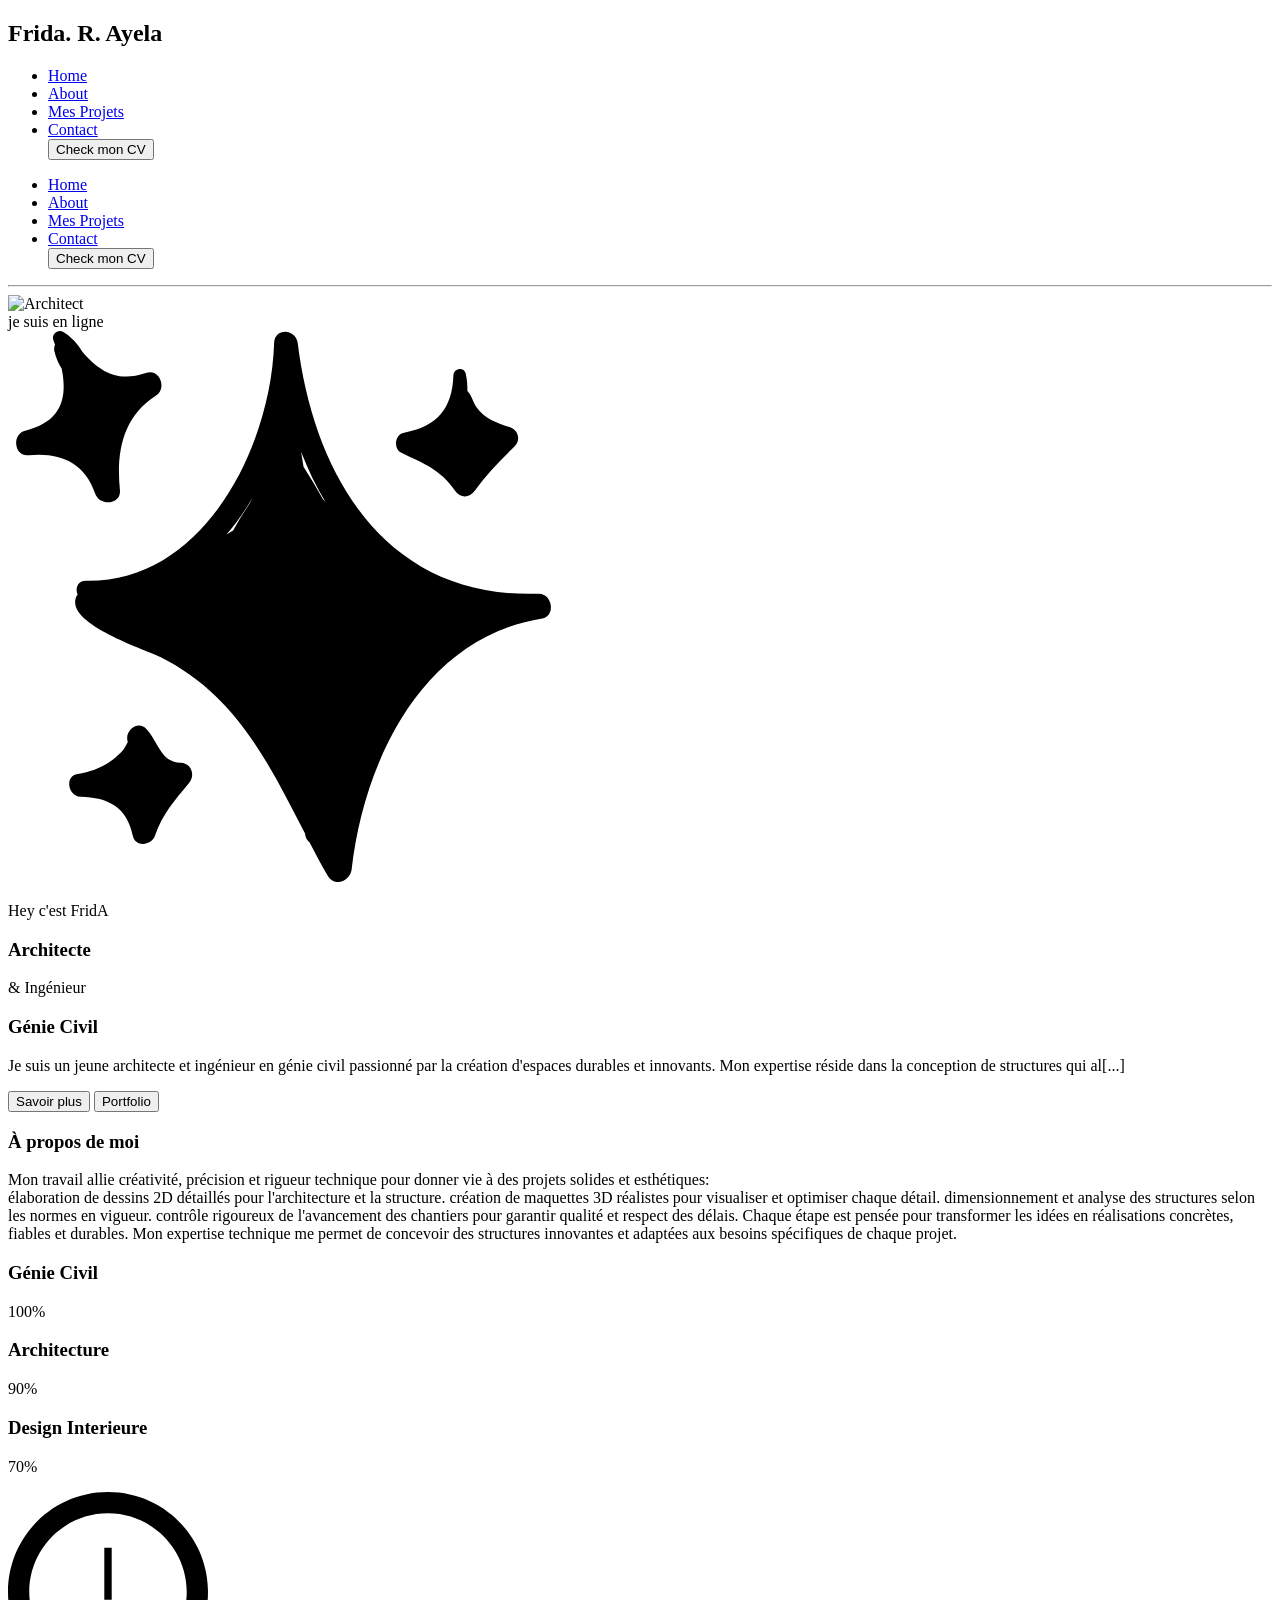
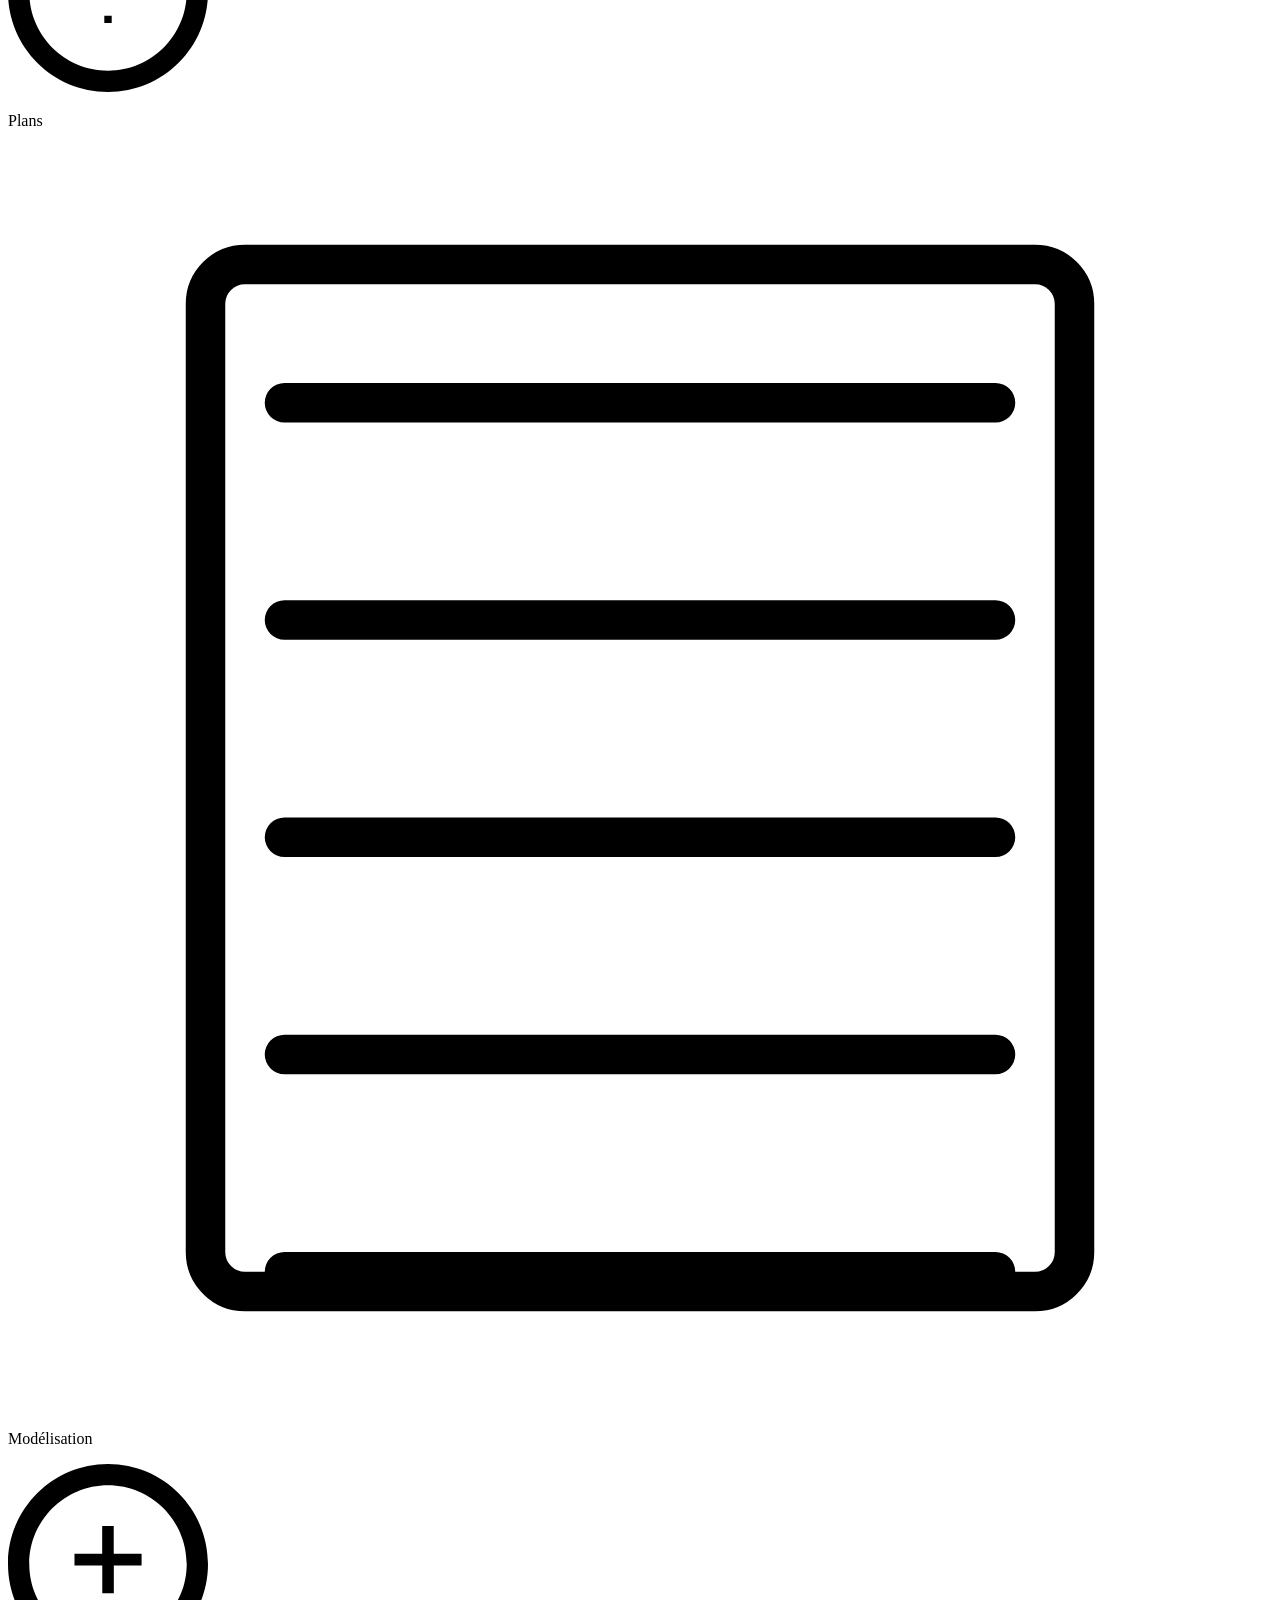
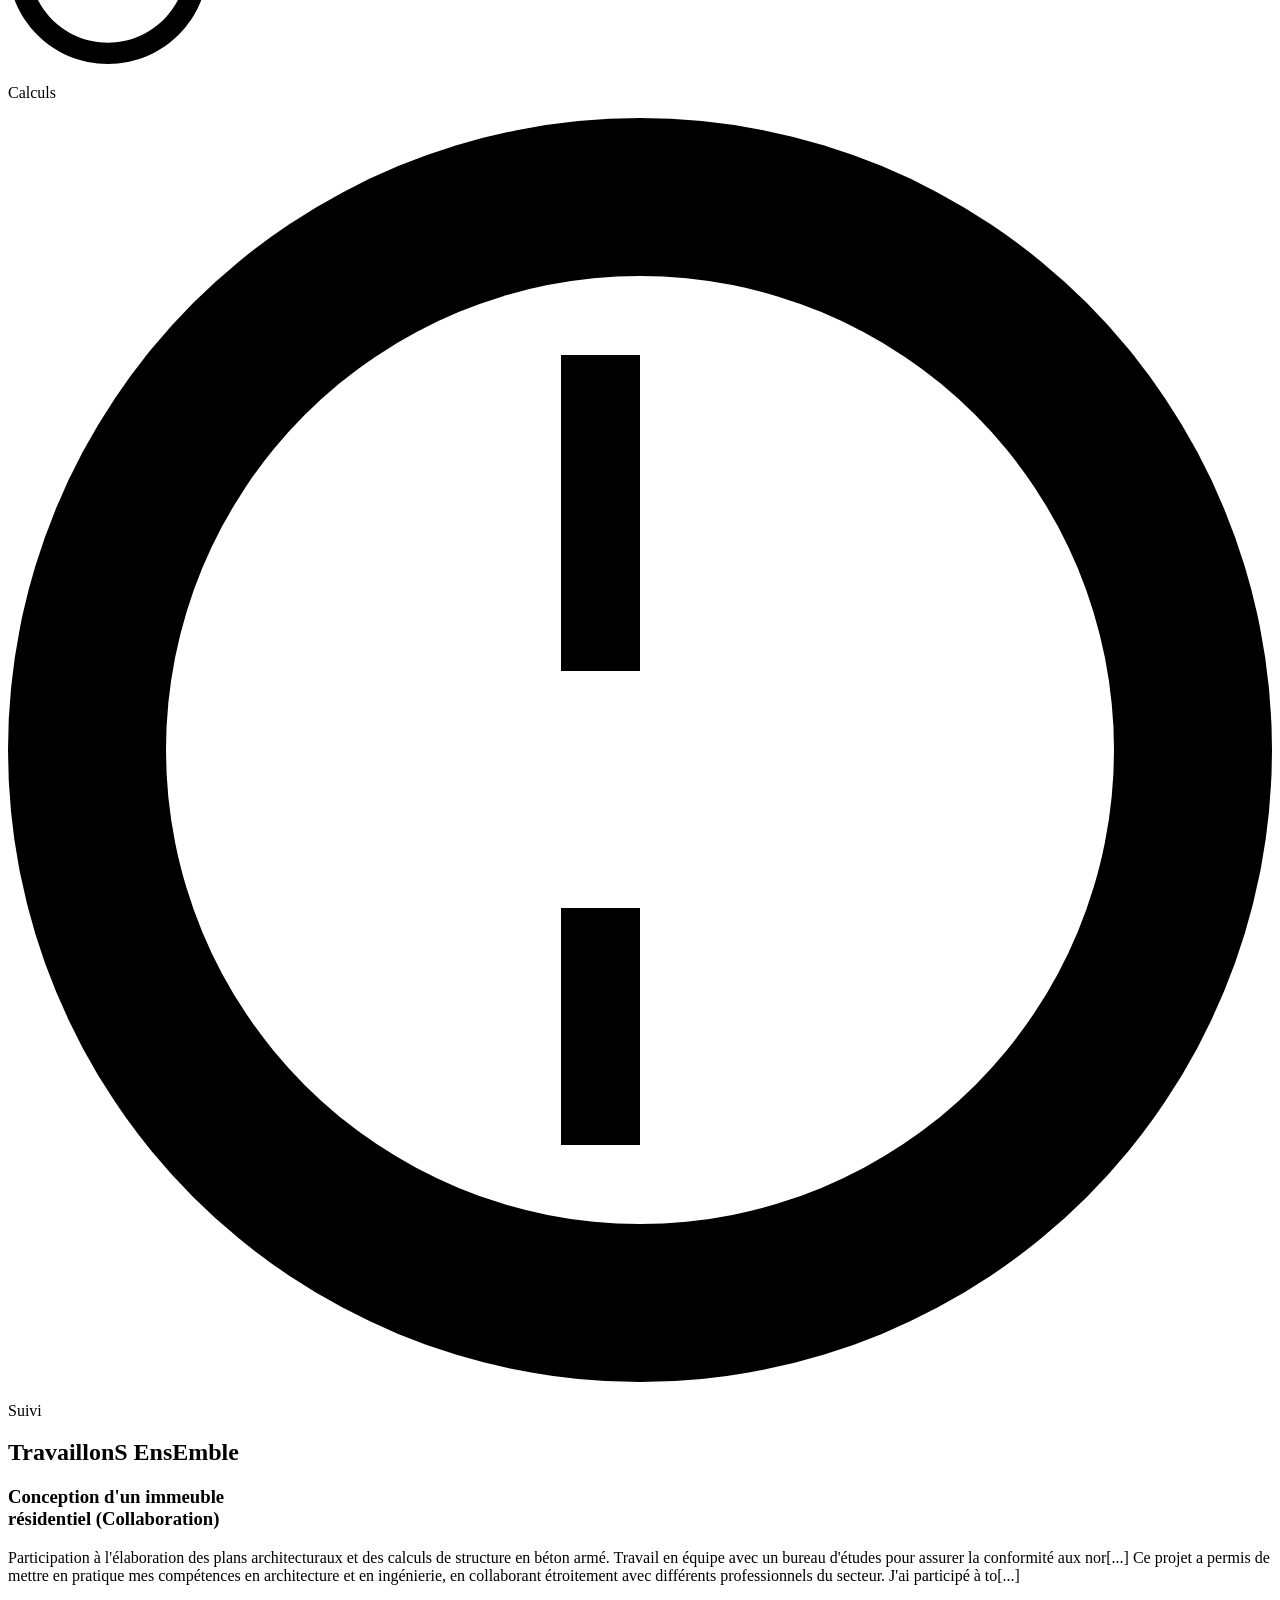
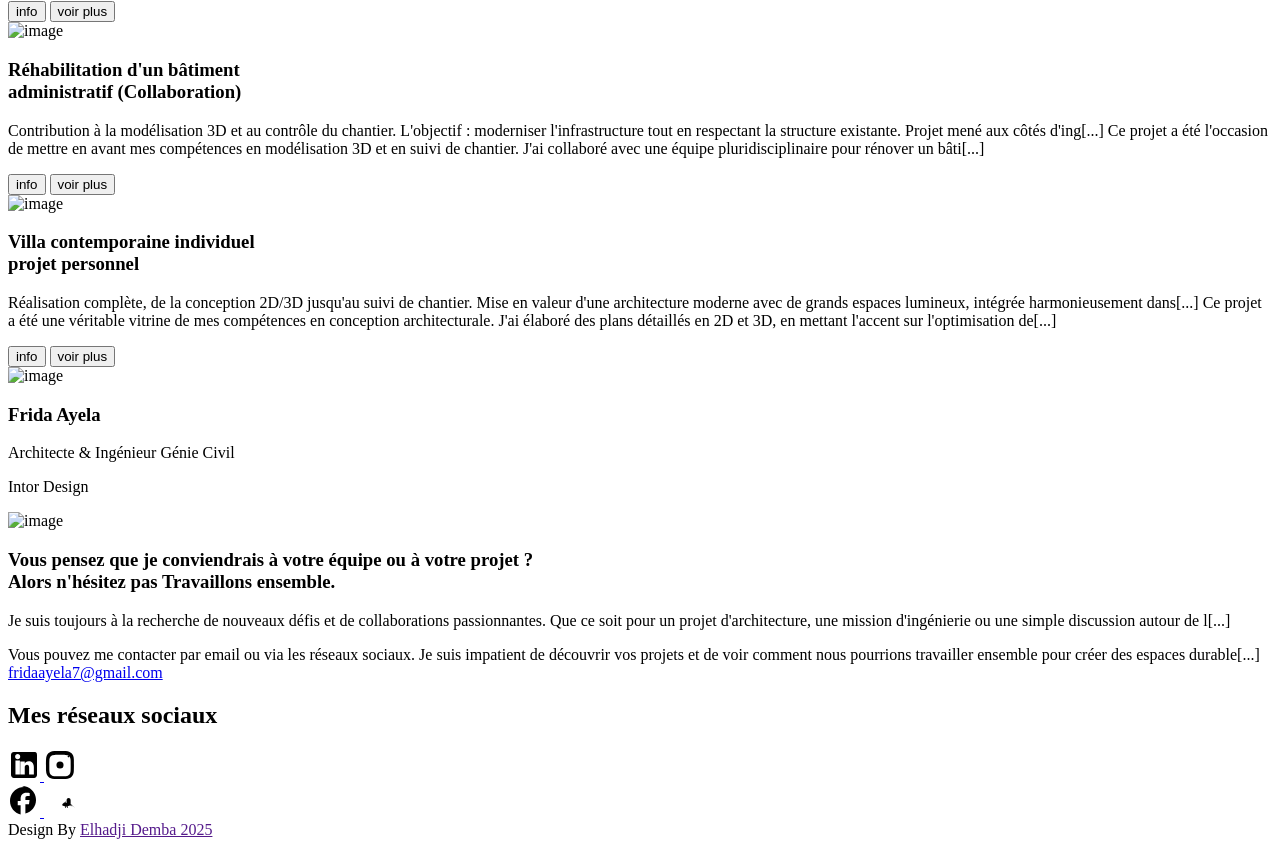
==== commit 01118adc: "Restore: Add complete SVG icons for Plans, Modélisation, Calculs, and Suivi sections" ====
--- a/index.html
+++ b/index.html
@@ -157,22 +157,22 @@
 <div class="section-svg">
   <div class="premiere-svg">
     <main class="svg1">
-      <svg fill="#000000" height="200px" width="200px" version="1.1" xmlns="http://www.w3.org/2000/svg" viewBox="0 0 470 470" xmlns:xlink="http://www.w3.org/1999/xlink" enable-background="new 0 0 [...]
+      <svg fill="#000000" height="200px" width="200px" version="1.1" xmlns="http://www.w3.org/2000/svg" viewBox="0 0 470 470" xmlns:xlink="http://www.w3.org/1999/xlink" enable-background="new 0 0 470 470" xml:space="preserve"><g id="SVGRepo_bgCarrier" stroke-width="0"></g><g id="SVGRepo_tracerCarrier" stroke-linecap="round" stroke-linejoin="round"></g><g id="SVGRepo_iconCarrier"><path d="M235,0C105.06,0,0,105.06,0,235s105.06,235,235,235s235-105.06,235-235S364.94,0,235,0z M235,420c-102.05,0-185-82.95-185-185 s82.95-185,185-185s185,82.95,185,185S337.05,420,235,420z M226.325,131.002h17.35v122.345h-17.35V131.002z M226.325,290.653h17.35 V308h-17.35V290.653z"/></g></svg>
       <p>Plans</p>
     </main>
      <main class="svg2">
-      <svg viewBox="0 0 64 64" xmlns="http://www.w3.org/2000/svg" fill="none" stroke="#000000"><g id="SVGRepo_bgCarrier" stroke-width="0"></g><g id="SVGRepo_tracerCarrier" stroke-linecap="round" strok[...]
+      <svg viewBox="0 0 64 64" xmlns="http://www.w3.org/2000/svg" fill="none" stroke="#000000"><g id="SVGRepo_bgCarrier" stroke-width="0"></g><g id="SVGRepo_tracerCarrier" stroke-linecap="round" stroke-linejoin="round"></g><g id="SVGRepo_iconCarrier"><rect x="10" y="6" width="44" height="52" rx="2" stroke-width="2"></rect><path d="M14,13h36M14,24h36M14,35h36M14,46h36M14,57h36" stroke-width="2" stroke-linecap="round"></path></g></svg>
       <p>Modélisation</p>
     </main>
   </div>
 
     <div class="deuxieme-svg">
     <main class="svg1">
-      <svg fill="#000000" height="200px" width="200px" version="1.1" xmlns="http://www.w3.org/2000/svg" viewBox="0 0 470 470" xmlns:xlink="http://www.w3.org/1999/xlink" enable-background="new 0 0 [...]
+      <svg fill="#000000" height="200px" width="200px" version="1.1" xmlns="http://www.w3.org/2000/svg" viewBox="0 0 470 470" xmlns:xlink="http://www.w3.org/1999/xlink" enable-background="new 0 0 470 470" xml:space="preserve"><g id="SVGRepo_bgCarrier" stroke-width="0"></g><g id="SVGRepo_tracerCarrier" stroke-linecap="round" stroke-linejoin="round"></g><g id="SVGRepo_iconCarrier"><path d="M235,0C105.06,0,0,105.06,0,235s105.06,235,235,235s235-105.06,235-235S364.94,0,235,0z M235,420c-102.05,0-185-82.95-185-185 s82.95-185,185-185s185,82.95,185,185S337.05,420,235,420z M313.75,211.145h-65.287v-65.287h-27.126v65.287H156.25v27.126h65.287v65.287 h27.126v-65.287h65.287V211.145z"/></g></svg>
       <p>Calculs</p>
     </main>
      <main class="svg2">
-       <svg viewBox="0 0 1024 1024" class="icon" version="1.1" xmlns="http://www.w3.org/2000/svg" fill="#000000"><g id="SVGRepo_bgCarrier" stroke-width="0"></g><g id="SVGRepo_tracerCarrier" stroke-lin[...]
+       <svg viewBox="0 0 1024 1024" class="icon" version="1.1" xmlns="http://www.w3.org/2000/svg" fill="#000000"><g id="SVGRepo_bgCarrier" stroke-width="0"></g><g id="SVGRepo_tracerCarrier" stroke-linecap="round" stroke-linejoin="round"></g><g id="SVGRepo_iconCarrier"><path d="M512 512m-512 0a512 512 0 1 0 1024 0 512 512 0 1 0-1024 0Z" fill="#000000"></path><path d="M512 512m-384 0a384 384 0 1 1 768 0 384 384 0 1 1-768 0Z" fill="#FFFFFF"></path><path d="M512 640h-64v192h64v-192z" fill="#000000"></path><path d="M512 192h-64v256h64V192z" fill="#000000"></path></g></svg>
       <p>Suivi</p>
     </main>
   </div>
@@ -265,18 +265,18 @@
     <div class="social-svg">
         <div class="social-svg1">
     <a href="https://www.linkedin.com/in/frida-ayela-70200327a?utm_source=share&utm_campaign=share_via&utm_content=profile&utm_medium=ios_app" target="_blank">
-        <svg xmlns="http://www.w3.org/2000/svg" width="32" height="32" viewBox="0 0 32 32"><path d="M26.111,3H5.889c-1.595,0-2.889,1.293-2.889,2.889V26.111c0,1.595,1.293,2.889,2.889,2.889H26.111c[...]
+        <svg xmlns="http://www.w3.org/2000/svg" width="32" height="32" viewBox="0 0 32 32"><path d="M26.111,3H5.889c-1.595,0-2.889,1.293-2.889,2.889V26.111c0,1.595,1.293,2.889,2.889,2.889H26.111c1.595,0,2.889-1.293,2.889-2.889V5.889C29,3.293,27.706,3,26.111,3z M11.889,25.556h-4.444v-14h4.444V25.556z M9.667,10.222c-1.428,0-2.556-1.152-2.556-2.556s1.127-2.556,2.556-2.556 c1.428,0,2.556,1.152,2.556,2.556S11.095,10.222,9.667,10.222z M25.556,25.556h-4.445v-7c0-1.664-0.589-2.779-2.111-2.779 c-1.139,0-1.815,0.777-2.111,1.527c-0.114,0.265-0.139,0.64-0.139,1.013v7.239h-4.445c0,0,0.063-11.738,0-12.956h4.445v1.836 c0.596-0.896,1.644-2.176,4.004-2.176c2.924,0,5.101,1.927,5.101,6.074V25.556z"/></svg>
     </a>
     <a href="https://www.instagram.com/reineayela2?igsh=MTZ5cDJpc21zYW10cQ%3D%3D&utm_source=qr" target="_blank">
-        <svg xmlns="http://www.w3.org/2000/svg" width="32" height="32" viewBox="0 0 32 32"><path d="M10.202,2.098c-1.49,.07-2.507,.308-3.396,.657-.92,.359-1.7,.84-2.477,1.619-.776,.779-1.254,1.56[...]
+        <svg xmlns="http://www.w3.org/2000/svg" width="32" height="32" viewBox="0 0 32 32"><path d="M10.202,2.098c-1.49,.07-2.507,.308-3.396,.657-.92,.359-1.7,.84-2.477,1.619-.776,.779-1.254,1.56-1.61,2.481-.349,.891-.588,1.909-.658,3.399-.07,1.49-.087,1.961-.087,5.754s.017,4.264,.087,5.754c.07,1.49,.309,2.507,.658,3.396,.356,.921,.834,1.702,1.61,2.478,.776,.779,1.557,1.257,2.477,1.61,.889,.35,1.907,.588,3.396,.658,1.49,.07,1.961,.087,5.754,.087s4.264-.017,5.754-.087c1.49-.07,2.507-.309,3.396-.658,.921-.353,1.702-.831,2.478-1.61,.779-.776,1.257-1.557,1.61-2.478,.35-.889,.588-1.906,.658-3.396,.07-1.49,.087-1.961,.087-5.754s-.017-4.264-.087-5.754c-.07-1.49-.309-2.508-.658-3.399-.353-.921-.831-1.702-1.61-2.481-.776-.779-1.557-1.26-2.478-1.619-.889-.349-1.906-.587-3.396-.657-1.49-.07-1.961-.087-5.754-.087s-4.264,.017-5.754,.087M16,5.838c3.403,0,3.894,.013,5.266,.076,1.271,.058,1.96,.271,2.419,.45,.608,.237,1.042,.52,1.497,.975,.455,.455,.738,.889,.975,1.497,.179,.459,.392,1.148,.45,2.419,.063,1.372,.076,1.863,.076,5.266s-.013,3.894-.076,5.266c-.058,1.271-.271,1.96-.45,2.419-.237,.608-.52,1.042-.975,1.497-.455,.455-.889,.738-1.497,.975-.459,.179-1.148,.392-2.419,.45-1.372,.063-1.863,.076-5.266,.076s-3.894-.013-5.266-.076c-1.271-.058-1.96-.271-2.419-.45-.608-.237-1.042-.52-1.497-.975-.455-.455-.738-.889-.975-1.497-.179-.459-.392-1.148-.45-2.419-.063-1.372-.076-1.863-.076-5.266s.013-3.894,.076-5.266c.058-1.271,.271-1.96,.45-2.419,.237-.608,.52-1.042,.975-1.497,.455-.455,.889-.738,1.497-.975,.459-.179,1.148-.392,2.419-.45,1.372-.063,1.863-.076,5.266-.076"/><circle cx="16" cy="16" r="3.558"/><circle cx="24.406" cy="7.594" r=".831"/></svg>
     </a>
     </div>
     <div class="social-svg2">
     <a href="https://www.facebook.com/share/1AoF9FygN2/?mibextid=wwXIfr" target="_blank">
-        <svg xmlns="http://www.w3.org/2000/svg" width="32" height="32" viewBox="0 0 32 32"><path d="M16,2c-7.732,0-14,6.268-14,14,0,6.566,4.52,12.075,10.618,13.588v-9.31h-2.887v-4.278h2.887v-1.843c0-4[...]
+        <svg xmlns="http://www.w3.org/2000/svg" width="32" height="32" viewBox="0 0 32 32"><path d="M16,2c-7.732,0-14,6.268-14,14,0,6.566,4.52,12.075,10.618,13.588v-9.31h-2.887v-4.278h2.887v-1.843c0-4.152,1.895-6.455,5.838-6.455,1.692,0,2.854,.126,3.232,.183v3.037h-2.221c-1.738,0-2.08,.827-2.08,2.04v2.037h4.159l-.541,4.278h-3.618v9.31c6.098-1.513,10.618-7.023,10.618-13.588,0-7.732-6.268-14-14-14Z"/></svg>
     </a>
     <a href="https://t.snapchat.com/ZsiYAuvj" target="_blank">
-        <svg xmlns="http://www.w3.org/2000/svg" width="32" height="32" viewBox="0 0 32 32"><path d="M30.893,22.837c-.208-.567-.606-.871-1.058-1.122-.085-.05-.163-.09-.23-.12-.135-.07-.273-.137-.410-.20[...]
+        <svg xmlns="http://www.w3.org/2000/svg" width="32" height="32" viewBox="0 0 32 32"><path d="M30.893,22.837c-.208-.567-.606-.871-1.058-1.122-.085-.05-.163-.09-.23-.12-.135-.07-.273-.137-.41-.205-.264-.138-.537-.283-.758-.495-.356-.339-.505-.763-.654-1.191-.058-.167-.117-.331-.19-.483l-.003,1.633c0,.285-.197,.45-.457,.45-.318,0-.488-.226-.488-.477v-2.168h-.001c0-.026-.001-.051-.001-.077v-1.82c0-.221,0-.5-.006-.832-.013-.705-.03-1.578-.456-2.154-.372-.51-.88-.746-1.497-.746-1.227,0-2.074,.885-2.074,2.04v2.512h-.002c0,.251-.17,.477-.488,.477-.26,0-.457-.165-.457-.45V15.67c-.074,.152-.132,.316-.19,.483-.149,.429-.298,.852-.654,1.191-.221,.211-.494,.356-.758,.495-.137,.068-.275,.135-.41,.205-.067,.03-.145,.07-.23,.12-.451,.251-.85,.555-1.058,1.122-.098,.272-.099,.552,.039,.855,.138,.301,.406,.5,.708,.608,1.009,.366,2.143,.546,2.143,.546v1.353c0,.164,.128,.315,.311,.325,.182,.01,.335-.131,.345-.295l.017-.29c.155-.308,.293-.64,.386-.98,.078-.292,.139-.589,.178-.889,.039,.3,.1,.597,.178,.889,.093,.34,.23,.671,.386,.98l.017,.29c.01,.163,.163,.305,.345,.295,.183-.01,.311-.161,.311-.325V21.08s1.134-.18,2.143-.546c.302-.108,.57-.307,.708-.608,.138-.303,.137-.583,.039-.855Z"/></svg>
     </a>
     </div>
     </div>
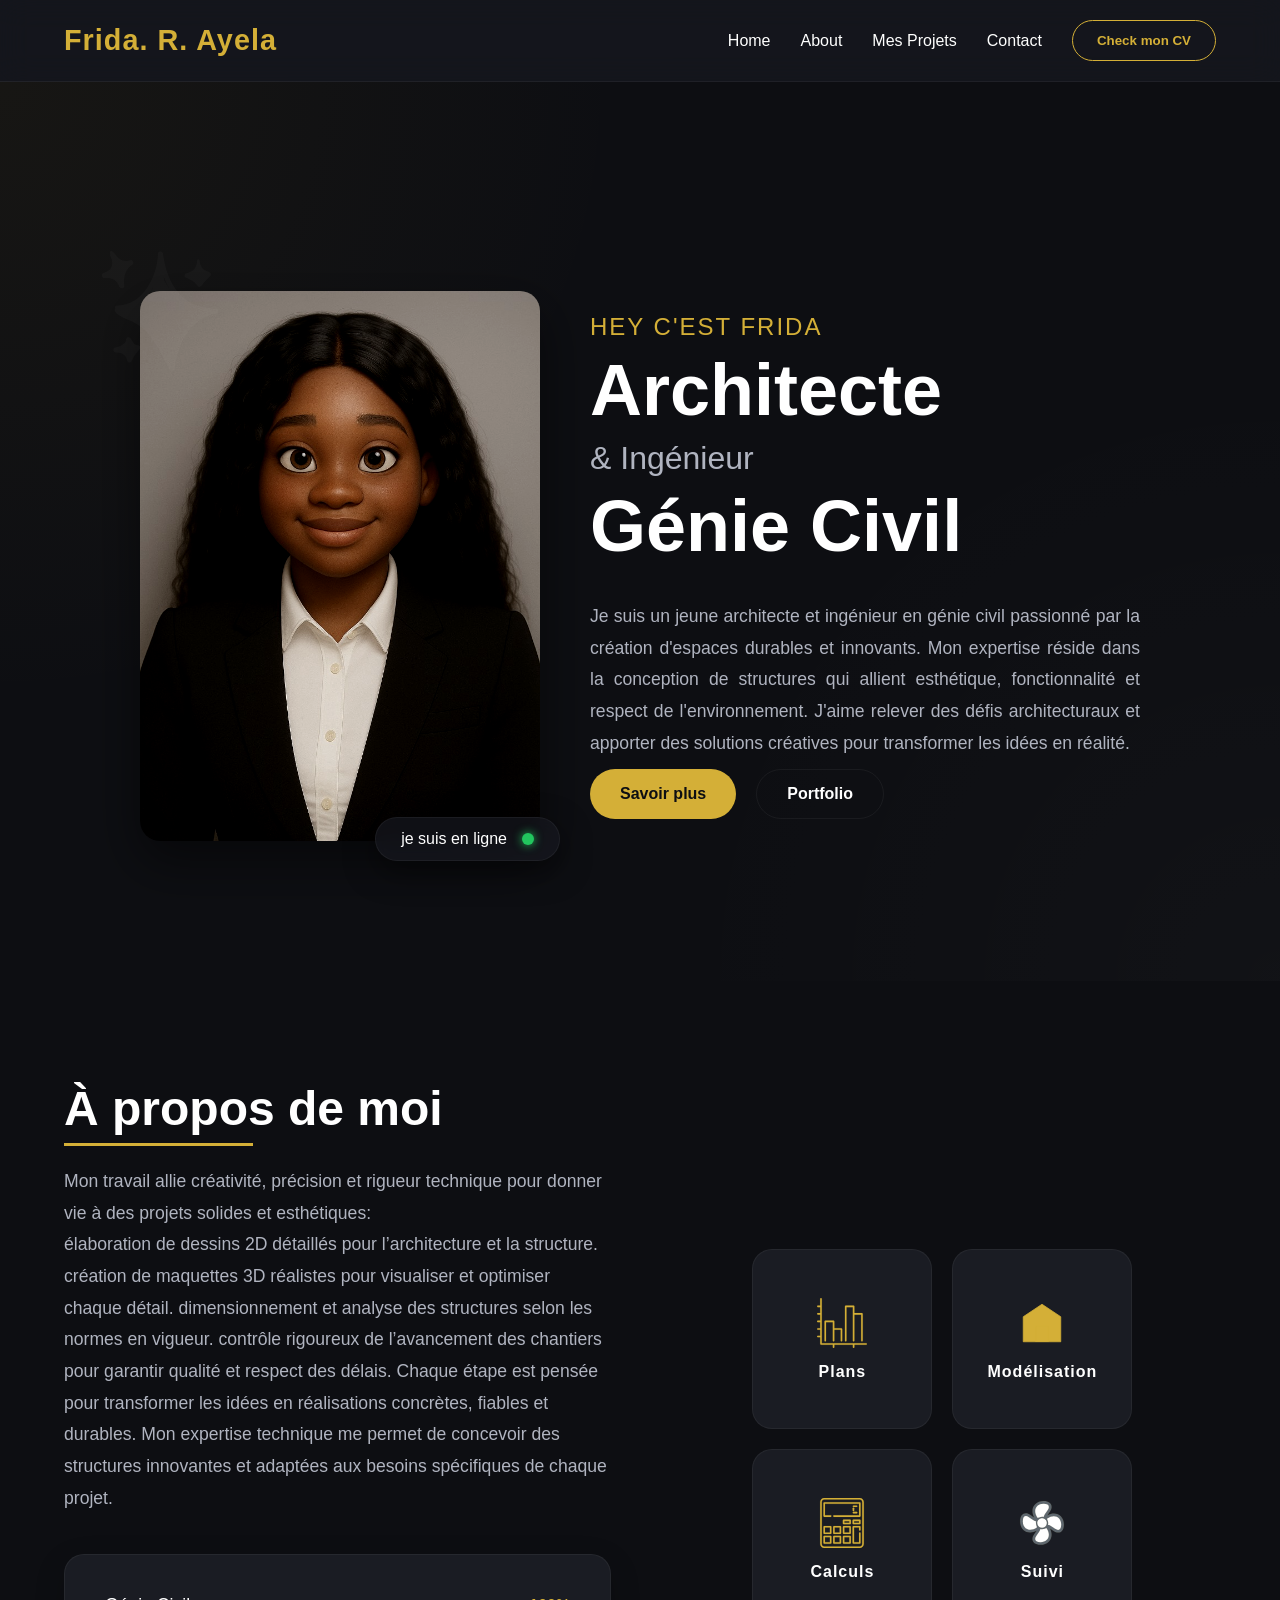
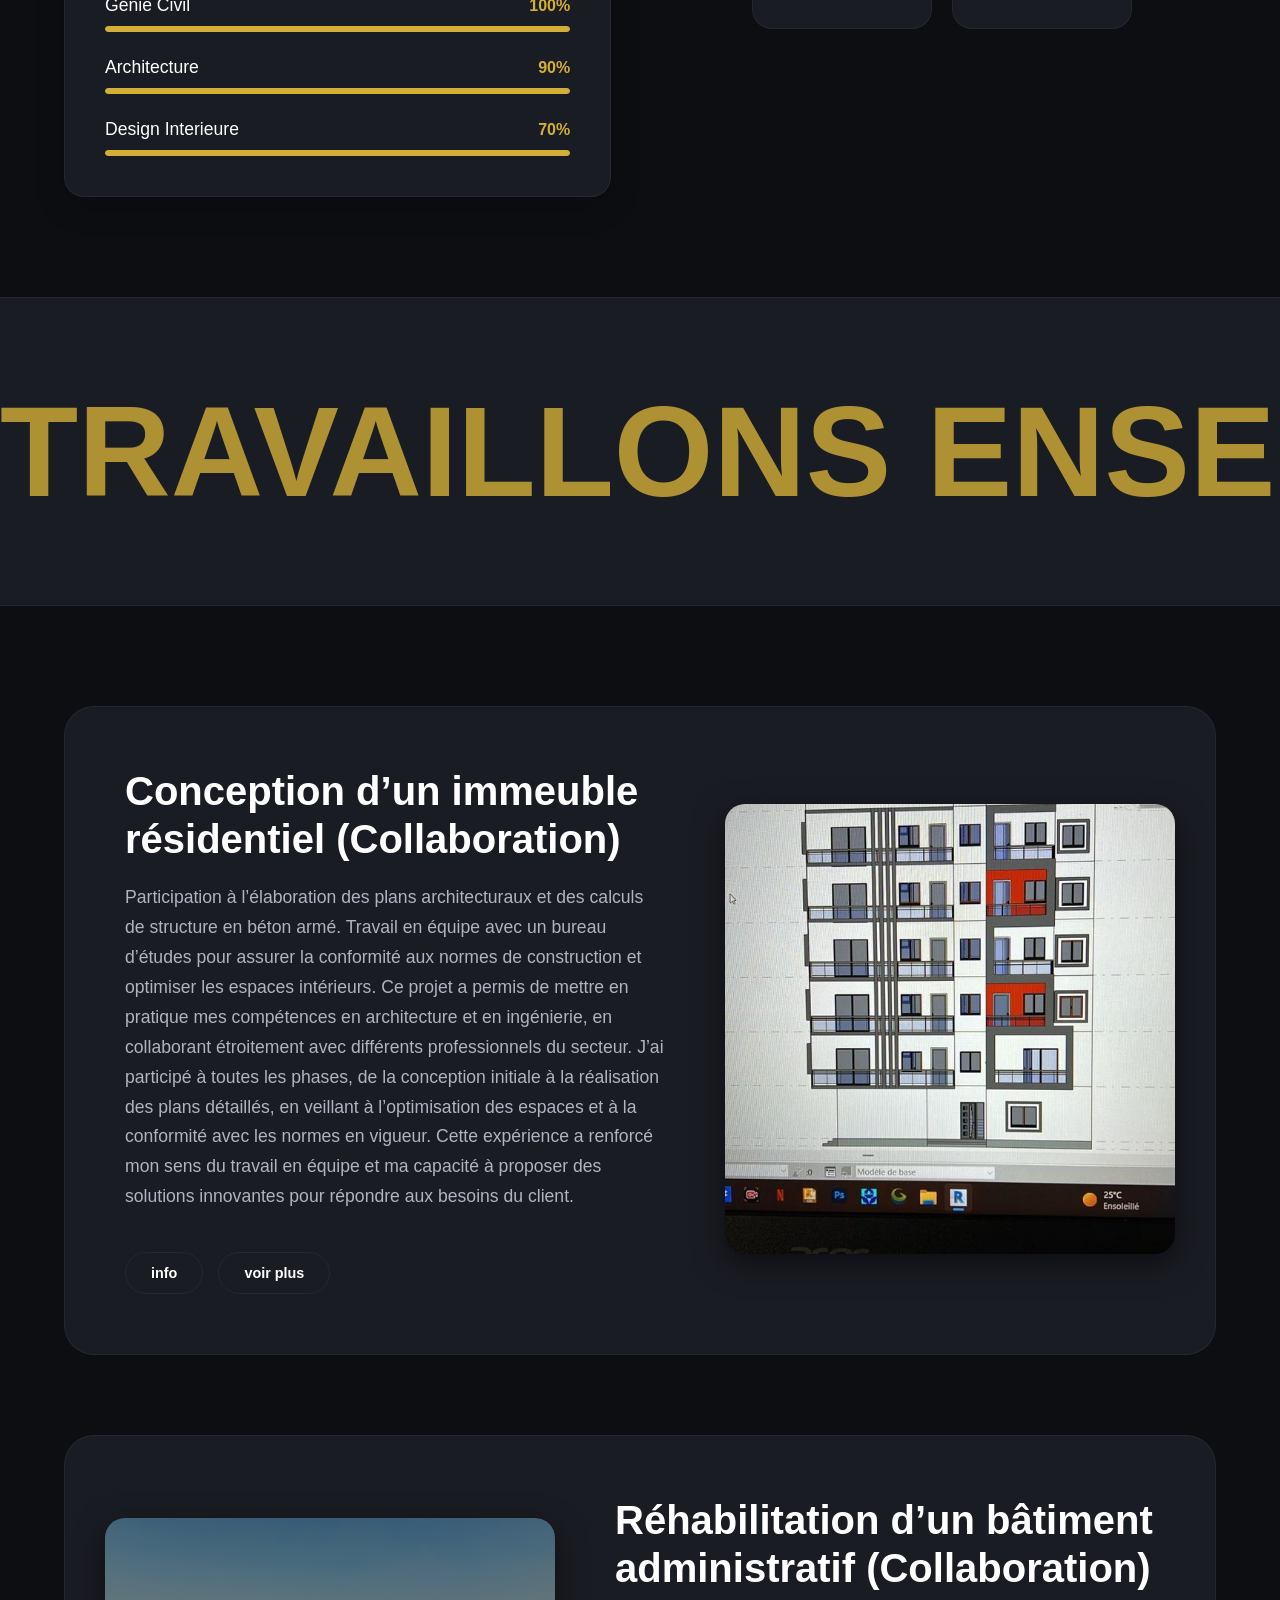
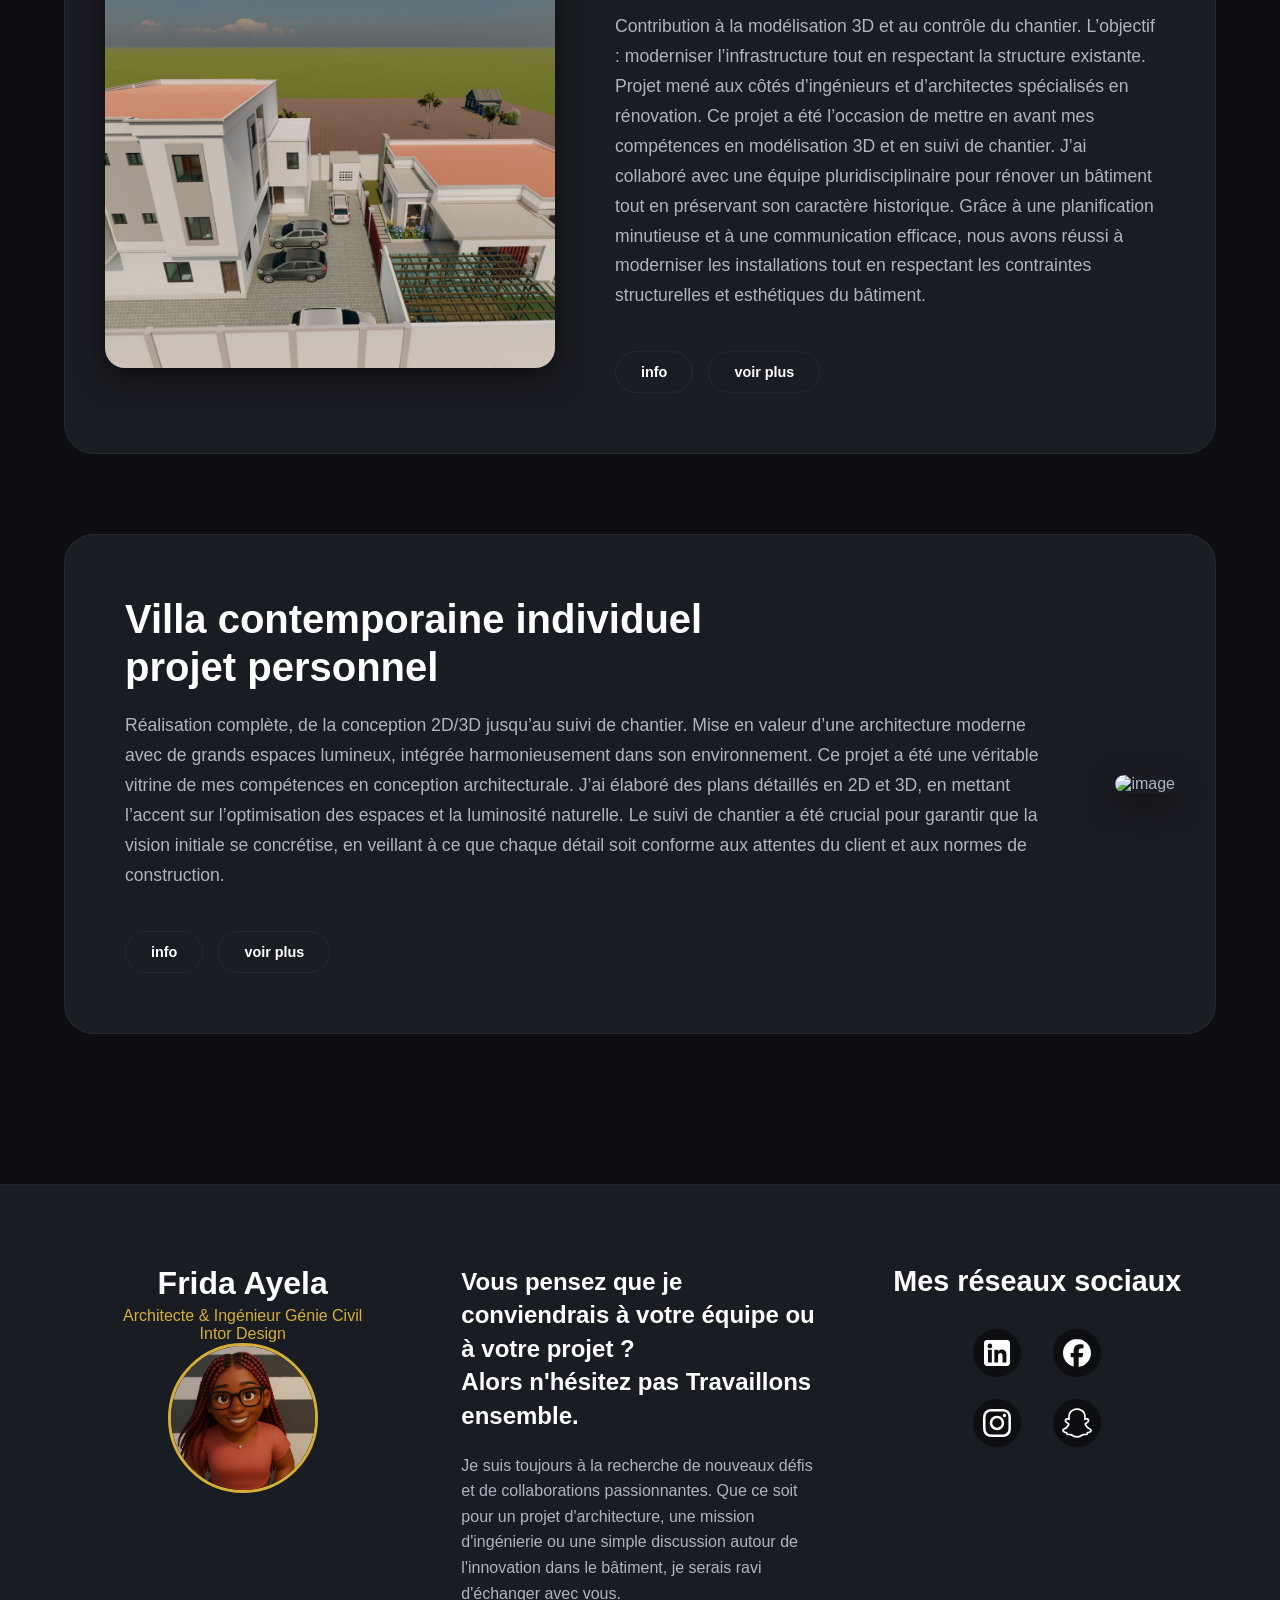
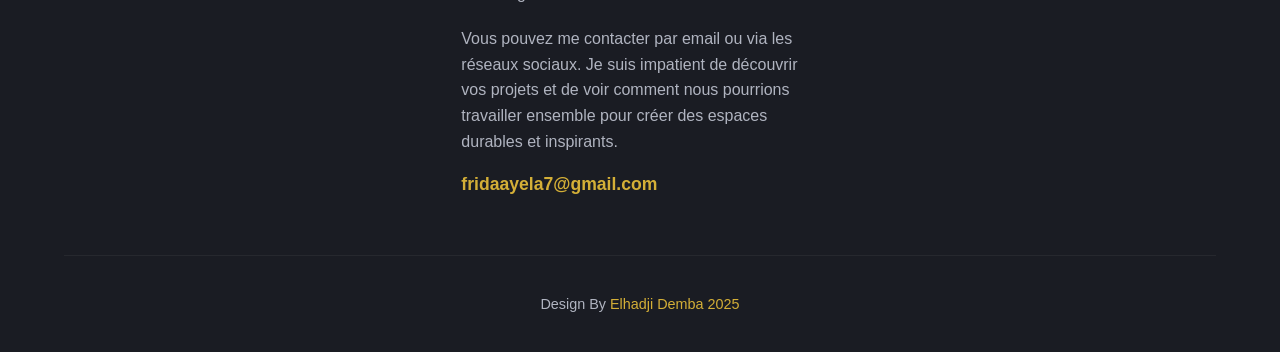
==== commit 6f26a851: "changement des files" ====
--- a/index.html
+++ b/index.html
@@ -48,7 +48,7 @@
     <!--Section Layaout du site-->
    <section id="layaout">
         <div class="img-texte">
-            <img src="./image/architector.png" alt="Architect">
+            <img src="../image/WhatsApp Image 2025-08-01 à 21.52.41_b9c16215.jpg" alt="">
             <main class="enligne">
             <span>je suis en ligne</span>
              <article class="color-gree"></article>
@@ -92,7 +92,7 @@
               </main>
               <div class="p-texte">
                 <p>
-                    Je suis un jeune architecte et ingénieur en génie civil passionné par la création d'espaces durables et innovants. Mon expertise réside dans la conception de structures qui al[...]
+                    Je suis un jeune architecte et ingénieur en génie civil passionné par la création d'espaces durables et innovants. Mon expertise réside dans la conception de structures qui allient esthétique, fonctionnalité et respect de l'environnement. J'aime relever des défis architecturaux et apporter des solutions créatives pour transformer les idées en réalité.
                 </p>
                 <div class="mes-button">
                 <button class="btn2" id="cvButton">
@@ -113,10 +113,10 @@
   <h3>À propos de moi</h3>
   <p>
     Mon travail allie créativité, précision et rigueur technique pour donner vie à des projets solides et esthétiques:<br/>
-    élaboration de dessins 2D détaillés pour l'architecture et la structure.
+    élaboration de dessins 2D détaillés pour l’architecture et la structure.
     création de maquettes 3D réalistes pour visualiser et optimiser chaque détail.
     dimensionnement et analyse des structures selon les normes en vigueur.
-    contrôle rigoureux de l'avancement des chantiers pour garantir qualité et respect des délais.
+    contrôle rigoureux de l’avancement des chantiers pour garantir qualité et respect des délais.
     Chaque étape est pensée pour transformer les idées en réalisations concrètes, fiables et durables.
     Mon expertise technique me permet de concevoir des structures innovantes et adaptées aux besoins spécifiques de chaque projet.
   </p>
@@ -157,22 +157,22 @@
 <div class="section-svg">
   <div class="premiere-svg">
     <main class="svg1">
-      <svg fill="#000000" height="200px" width="200px" version="1.1" xmlns="http://www.w3.org/2000/svg" viewBox="0 0 470 470" xmlns:xlink="http://www.w3.org/1999/xlink" enable-background="new 0 0 470 470" xml:space="preserve"><g id="SVGRepo_bgCarrier" stroke-width="0"></g><g id="SVGRepo_tracerCarrier" stroke-linecap="round" stroke-linejoin="round"></g><g id="SVGRepo_iconCarrier"><path d="M235,0C105.06,0,0,105.06,0,235s105.06,235,235,235s235-105.06,235-235S364.94,0,235,0z M235,420c-102.05,0-185-82.95-185-185 s82.95-185,185-185s185,82.95,185,185S337.05,420,235,420z M226.325,131.002h17.35v122.345h-17.35V131.002z M226.325,290.653h17.35 V308h-17.35V290.653z"/></g></svg>
+      <svg fill="#000000" height="200px" width="200px" version="1.1" xmlns="http://www.w3.org/2000/svg" viewBox="0 0 470 470" xmlns:xlink="http://www.w3.org/1999/xlink" enable-background="new 0 0 470 470"><g id="SVGRepo_bgCarrier" stroke-width="0"></g><g id="SVGRepo_tracerCarrier" stroke-linecap="round" stroke-linejoin="round"></g><g id="SVGRepo_iconCarrier"> <g> <path d="M462.5,425H45V7.5C45,3.358,41.643,0,37.5,0S30,3.358,30,7.5v63.333H7.5c-4.143,0-7.5,3.358-7.5,7.5s3.357,7.5,7.5,7.5H30 v55.833H7.5c-4.143,0-7.5,3.358-7.5,7.5s3.357,7.5,7.5,7.5H30V212.5H7.5c-4.143,0-7.5,3.358-7.5,7.5s3.357,7.5,7.5,7.5H30v55.833 H7.5c-4.143,0-7.5,3.358-7.5,7.5s3.357,7.5,7.5,7.5H30v55.833H7.5c-4.143,0-7.5,3.358-7.5,7.5s3.357,7.5,7.5,7.5H30V432.5 c0,4.142,3.357,7.5,7.5,7.5h110.833v22.5c0,4.142,3.357,7.5,7.5,7.5s7.5-3.358,7.5-7.5V440h173.334v22.5c0,4.142,3.357,7.5,7.5,7.5 s7.5-3.358,7.5-7.5V440H462.5c4.143,0,7.5-3.358,7.5-7.5S466.643,425,462.5,425z"></path> <path d="M77.5,410c4.143,0,7.5-3.358,7.5-7.5v-175h63.333v175c0,4.142,3.357,7.5,7.5,7.5s7.5-3.358,7.5-7.5V298.333H222.5V402.5 c0,4.142,3.357,7.5,7.5,7.5s7.5-3.358,7.5-7.5V290.833c0-4.142-3.357-7.5-7.5-7.5h-66.667V220c0-4.142-3.357-7.5-7.5-7.5H77.5 c-4.143,0-7.5,3.358-7.5,7.5v182.5C70,406.642,73.357,410,77.5,410z"></path> <path d="M270,410c4.143,0,7.5-3.358,7.5-7.5V85.833h59.167V402.5c0,4.142,3.357,7.5,7.5,7.5s7.5-3.358,7.5-7.5V156.667H415V402.5 c0,4.142,3.357,7.5,7.5,7.5s7.5-3.358,7.5-7.5V149.167c0-4.142-3.357-7.5-7.5-7.5h-70.833V78.333c0-4.142-3.357-7.5-7.5-7.5H270 c-4.143,0-7.5,3.358-7.5,7.5V402.5C262.5,406.642,265.857,410,270,410z"></path> </g> </g></svg>
       <p>Plans</p>
     </main>
      <main class="svg2">
-      <svg viewBox="0 0 64 64" xmlns="http://www.w3.org/2000/svg" fill="none" stroke="#000000"><g id="SVGRepo_bgCarrier" stroke-width="0"></g><g id="SVGRepo_tracerCarrier" stroke-linecap="round" stroke-linejoin="round"></g><g id="SVGRepo_iconCarrier"><rect x="10" y="6" width="44" height="52" rx="2" stroke-width="2"></rect><path d="M14,13h36M14,24h36M14,35h36M14,46h36M14,57h36" stroke-width="2" stroke-linecap="round"></path></g></svg>
+      <svg viewBox="0 0 64 64" xmlns="http://www.w3.org/2000/svg" fill="none" stroke="#000000"><g id="SVGRepo_bgCarrier" stroke-width="0"></g><g id="SVGRepo_tracerCarrier" stroke-linecap="round" stroke-linejoin="round"></g><g id="SVGRepo_iconCarrier"><polygon points="8 24 8 56 56 56 56 24 32 8 8 24"></polygon><polyline points="40 56 40 36 24 36 24 56"></polyline></g></svg>
       <p>Modélisation</p>
     </main>
   </div>
 
     <div class="deuxieme-svg">
     <main class="svg1">
-      <svg fill="#000000" height="200px" width="200px" version="1.1" xmlns="http://www.w3.org/2000/svg" viewBox="0 0 470 470" xmlns:xlink="http://www.w3.org/1999/xlink" enable-background="new 0 0 470 470" xml:space="preserve"><g id="SVGRepo_bgCarrier" stroke-width="0"></g><g id="SVGRepo_tracerCarrier" stroke-linecap="round" stroke-linejoin="round"></g><g id="SVGRepo_iconCarrier"><path d="M235,0C105.06,0,0,105.06,0,235s105.06,235,235,235s235-105.06,235-235S364.94,0,235,0z M235,420c-102.05,0-185-82.95-185-185 s82.95-185,185-185s185,82.95,185,185S337.05,420,235,420z M313.75,211.145h-65.287v-65.287h-27.126v65.287H156.25v27.126h65.287v65.287 h27.126v-65.287h65.287V211.145z"/></g></svg>
+      <svg fill="#000000" height="200px" width="200px" version="1.1" xmlns="http://www.w3.org/2000/svg" viewBox="0 0 470 470" xmlns:xlink="http://www.w3.org/1999/xlink" enable-background="new 0 0 470 470"><g id="SVGRepo_bgCarrier" stroke-width="0"></g><g id="SVGRepo_tracerCarrier" stroke-linecap="round" stroke-linejoin="round"></g><g id="SVGRepo_iconCarrier"> <g> <path d="m311.25,353.75h-61.25c-4.143,0-7.5,3.358-7.5,7.5v61.25c0,4.142 3.357,7.5 7.5,7.5h61.25c4.143,0 7.5-3.358 7.5-7.5v-61.25c0-4.142-3.357-7.5-7.5-7.5zm-7.5,61.25h-46.25v-46.25h46.25v46.25z"></path> <path d="m220,353.75h-61.25c-4.143,0-7.5,3.358-7.5,7.5v61.25c0,4.142 3.357,7.5 7.5,7.5h61.25c4.143,0 7.5-3.358 7.5-7.5v-61.25c0-4.142-3.357-7.5-7.5-7.5zm-7.5,61.25h-46.25v-46.25h46.25v46.25z"></path> <path d="m220,262.5h-61.25c-4.143,0-7.5,3.358-7.5,7.5v61.25c0,4.142 3.357,7.5 7.5,7.5h61.25c4.143,0 7.5-3.358 7.5-7.5v-61.25c0-4.142-3.357-7.5-7.5-7.5zm-7.5,61.25h-46.25v-46.25h46.25v46.25z"></path> <path d="m128.75,353.75h-61.25c-4.143,0-7.5,3.358-7.5,7.5v61.25c0,4.142 3.357,7.5 7.5,7.5h61.25c4.143,0 7.5-3.358 7.5-7.5v-61.25c0-4.142-3.357-7.5-7.5-7.5zm-7.5,61.25h-46.25v-46.25h46.25v46.25z"></path> <path d="m402.5,202.5h-61.25c-4.143,0-7.5,3.358-7.5,7.5v30c0,4.142 3.357,7.5 7.5,7.5h61.25c4.143,0 7.5-3.358 7.5-7.5v-30c0-4.142-3.357-7.5-7.5-7.5zm-7.5,30h-46.25v-15h46.25v15z"></path> <path d="m311.25,262.5h-61.25c-4.143,0-7.5,3.358-7.5,7.5v61.25c0,4.142 3.357,7.5 7.5,7.5h61.25c4.143,0 7.5-3.358 7.5-7.5v-61.25c0-4.142-3.357-7.5-7.5-7.5zm-7.5,61.25h-46.25v-46.25h46.25v46.25z"></path> <path d="m128.75,262.5h-61.25c-4.143,0-7.5,3.358-7.5,7.5v61.25c0,4.142 3.357,7.5 7.5,7.5h61.25c4.143,0 7.5-3.358 7.5-7.5v-61.25c0-4.142-3.357-7.5-7.5-7.5zm-7.5,61.25h-46.25v-46.25h46.25v46.25z"></path> <path d="m311.25,202.5h-61.25c-4.143,0-7.5,3.358-7.5,7.5v30c0,4.142 3.357,7.5 7.5,7.5h61.25c4.143,0 7.5-3.358 7.5-7.5v-30c0-4.142-3.357-7.5-7.5-7.5zm-7.5,30h-46.25v-15h46.25v15z"></path> <path d="M402.5,0h-335C46.822,0,30,16.822,30,37.5v395c0,20.678,16.822,37.5,37.5,37.5h335c20.678,0,37.5-16.822,37.5-37.5v-395 C440,16.822,423.178,0,402.5,0z M425,432.5c0,12.407-10.094,22.5-22.5,22.5h-335C55.094,455,45,444.907,45,432.5v-395 C45,25.093,55.094,15,67.5,15h335c12.406,0,22.5,10.093,22.5,22.5V432.5z"></path> <path d="m402.5,262.5h-61.25c-4.143,0-7.5,3.358-7.5,7.5v152.5c0,4.142 3.357,7.5 7.5,7.5h61.25c4.143,0 7.5-3.358 7.5-7.5v-92.5c0-4.142-3.357-7.5-7.5-7.5s-7.5,3.358-7.5,7.5v85h-46.25v-137.5h46.25v22.5c0,4.142 3.357,7.5 7.5,7.5s7.5-3.358 7.5-7.5v-30c0-4.142-3.357-7.5-7.5-7.5z"></path> <path d="M402.5,40h-335c-4.143,0-7.5,3.358-7.5,7.5V170c0,4.142,3.357,7.5,7.5,7.5h61.25c4.143,0,7.5-3.358,7.5-7.5 s-3.357-7.5-7.5-7.5H75V55h320v107.5H158.75c-4.143,0-7.5,3.358-7.5,7.5s3.357,7.5,7.5,7.5H402.5c4.143,0,7.5-3.358,7.5-7.5V47.5 C410,43.358,406.643,40,402.5,40z"></path> <path d="m342.5,85h30c4.143,0 7.5-3.358 7.5-7.5s-3.357-7.5-7.5-7.5h-30c-4.143,0-7.5,3.358-7.5,7.5s3.357,7.5 7.5,7.5z"></path> <path d="m342.5,145h30c4.143,0 7.5-3.358 7.5-7.5s-3.357-7.5-7.5-7.5h-30c-4.143,0-7.5,3.358-7.5,7.5s3.357,7.5 7.5,7.5z"></path> <path d="m335,117.5c0,4.142 3.357,7.5 7.5,7.5s7.5-3.358 7.5-7.5v-20c0-4.142-3.357-7.5-7.5-7.5s-7.5,3.358-7.5,7.5v20z"></path> </g> </g></svg>
       <p>Calculs</p>
     </main>
      <main class="svg2">
-       <svg viewBox="0 0 1024 1024" class="icon" version="1.1" xmlns="http://www.w3.org/2000/svg" fill="#000000"><g id="SVGRepo_bgCarrier" stroke-width="0"></g><g id="SVGRepo_tracerCarrier" stroke-linecap="round" stroke-linejoin="round"></g><g id="SVGRepo_iconCarrier"><path d="M512 512m-512 0a512 512 0 1 0 1024 0 512 512 0 1 0-1024 0Z" fill="#000000"></path><path d="M512 512m-384 0a384 384 0 1 1 768 0 384 384 0 1 1-768 0Z" fill="#FFFFFF"></path><path d="M512 640h-64v192h64v-192z" fill="#000000"></path><path d="M512 192h-64v256h64V192z" fill="#000000"></path></g></svg>
+       <svg viewBox="0 0 1024 1024" class="icon" version="1.1" xmlns="http://www.w3.org/2000/svg" fill="#000000"><g id="SVGRepo_bgCarrier" stroke-width="0"></g><g id="SVGRepo_tracerCarrier" stroke-linecap="round" stroke-linejoin="round"></g><g id="SVGRepo_iconCarrier"><path d="M624.9 351.1c176.7-93.5 336.4 13.9 336.4 190.1 0 152.8-101.1 209-211.6 135.3-35.2-24.4-58.1-40.2-74.7-50.9 91.4 175.8-15.8 334.2-191.3 334.2-152.8 0-209-101.1-135.3-211.6 25.6-36.9 41.7-60.3 52.4-77.1-177.2 94.8-337.6-12.7-337.6-189.3 0-152.8 101.1-209 211.6-135.3 35.5 24.6 58.5 40.4 75.1 51.1-91.2-175.7 16-333.9 191.4-333.9 152.8 0 209 101.1 135.3 211.6-25 36-41 59.2-51.7 75.8z" fill="#5E676F"></path><path d="M513.2 609.8c54.1 0 98-43.9 98-98s-43.9-98-98-98-98 43.9-98 98 43.9 98 98 98zM472.4 655.9c-10.6 26.5-28 52.7-77.4 123.4-48.6 72.8-19.9 124.5 88.7 124.5 146.9 0 227.6-137.2 117.2-291.8 0 0-51.3 25.7-87.8 25.7-11.6 0-22.9-1.6-33.6-4.5-1.7 7.7-4.1 15.2-7.1 22.7zM367 470.4c-26.5-10.6-52.7-28-123.4-77.4-72.8-48.6-124.5-19.9-124.5 88.7 0 147 137.2 227.6 291.8 117.2 0 0-23.7-50.8-23.7-87.2 0-11.7 1.6-23 4.6-33.7-8.4-1.8-16.6-4.3-24.8-7.6zM552.6 367.5c10.6-26.5 28-52.7 77.4-123.4 48.6-72.8 19.9-124.5-88.7-124.5-147 0-227.6 137.2-117.2 291.8 0 0 52.9-25.7 89.2-25.7 11.1 0 21.9 1.4 32.2 4.2 1.7-7.5 4.1-14.9 7.1-22.4zM613.5 424s25.7 50.6 25.7 87.8c0 11.6-1.6 22.9-4.5 33.6 7.7 1.8 15.2 4.2 22.7 7.2 26.5 10.6 52.7 28 123.4 77.4 72.8 48.6 124.5 19.9 124.5-88.7 0-147-137.2-227.7-291.8-117.3z" fill="#FFFFFF"></path></g></svg>
       <p>Suivi</p>
     </main>
   </div>
@@ -194,10 +194,10 @@
 <section id="Project">
     <div class="image-project"  data-color="#b7eb87">
         <article id="texte">
-            <h3>Conception d'un immeuble <br/>
+            <h3>Conception d’un immeuble <br/>
                 résidentiel  (Collaboration)</h3>
-           <p> Participation à l'élaboration des plans architecturaux et des calculs de structure en béton armé. Travail en équipe avec un bureau d'études pour assurer la conformité aux nor[...]
-            Ce projet a permis de mettre en pratique mes compétences en architecture et en ingénierie, en collaborant étroitement avec différents professionnels du secteur. J'ai participé à to[...]
+           <p> Participation à l’élaboration des plans architecturaux et des calculs de structure en béton armé. Travail en équipe avec un bureau d’études pour assurer la conformité aux normes de construction et optimiser les espaces intérieurs.
+            Ce projet a permis de mettre en pratique mes compétences en architecture et en ingénierie, en collaborant étroitement avec différents professionnels du secteur. J’ai participé à toutes les phases, de la conception initiale à la réalisation des plans détaillés, en veillant à l’optimisation des espaces et à la conformité avec les normes en vigueur. Cette expérience a renforcé mon sens du travail en équipe et ma capacité à proposer des solutions innovantes pour répondre aux besoins du client.
            </p>
              <main class="p-button">
             <button>info</button>
@@ -210,10 +210,10 @@
     </div>
     <div class="image-project-2" data-color="#2c8dc5">
         <article id="texte-2">
-           <h3>Réhabilitation d'un bâtiment<br/>
+           <h3>Réhabilitation d’un bâtiment<br/>
              administratif (Collaboration)</h3>
-           <p> Contribution à la modélisation 3D et au contrôle du chantier. L'objectif : moderniser l'infrastructure tout en respectant la structure existante. Projet mené aux côtés d'ing[...]
-            Ce projet a été l'occasion de mettre en avant mes compétences en modélisation 3D et en suivi de chantier. J'ai collaboré avec une équipe pluridisciplinaire pour rénover un bâti[...]
+           <p> Contribution à la modélisation 3D et au contrôle du chantier. L’objectif : moderniser l’infrastructure tout en respectant la structure existante. Projet mené aux côtés d’ingénieurs et d’architectes spécialisés en rénovation.
+            Ce projet a été l’occasion de mettre en avant mes compétences en modélisation 3D et en suivi de chantier. J’ai collaboré avec une équipe pluridisciplinaire pour rénover un bâtiment tout en préservant son caractère historique. Grâce à une planification minutieuse et à une communication efficace, nous avons réussi à moderniser les installations tout en respectant les contraintes structurelles et esthétiques du bâtiment.
            </p>
            <main class="p-button">
             <button>info</button>
@@ -229,8 +229,8 @@
         <article id="texte-3">
            <h3>Villa contemporaine individuel <br/>
             projet personnel</h3>
-           <p> Réalisation complète, de la conception 2D/3D jusqu'au suivi de chantier. Mise en valeur d'une architecture moderne avec de grands espaces lumineux, intégrée harmonieusement dans[...]
-            Ce projet a été une véritable vitrine de mes compétences en conception architecturale. J'ai élaboré des plans détaillés en 2D et 3D, en mettant l'accent sur l'optimisation de[...]
+           <p> Réalisation complète, de la conception 2D/3D jusqu’au suivi de chantier. Mise en valeur d’une architecture moderne avec de grands espaces lumineux, intégrée harmonieusement dans son environnement.
+            Ce projet a été une véritable vitrine de mes compétences en conception architecturale. J’ai élaboré des plans détaillés en 2D et 3D, en mettant l’accent sur l’optimisation des espaces et la luminosité naturelle. Le suivi de chantier a été crucial pour garantir que la vision initiale se concrétise, en veillant à ce que chaque détail soit conforme aux attentes du client et aux normes de construction.
            </p>
             <main class="p-button">
             <button>info</button>
@@ -256,8 +256,8 @@
 <main class="foot-p">
     <h3>Vous pensez que je conviendrais à votre équipe ou à votre projet ?<br/>
          Alors n'hésitez pas Travaillons ensemble.</h3>
-    <p>Je suis toujours à la recherche de nouveaux défis et de collaborations passionnantes. Que ce soit pour un projet d'architecture, une mission d'ingénierie ou une simple discussion autour de l[...]
-    <p>Vous pouvez me contacter par email ou via les réseaux sociaux. Je suis impatient de découvrir vos projets et de voir comment nous pourrions travailler ensemble pour créer des espaces durable[...]
+    <p>Je suis toujours à la recherche de nouveaux défis et de collaborations passionnantes. Que ce soit pour un projet d'architecture, une mission d'ingénierie ou une simple discussion autour de l'innovation dans le bâtiment, je serais ravi d'échanger avec vous.</p>
+    <p>Vous pouvez me contacter par email ou via les réseaux sociaux. Je suis impatient de découvrir vos projets et de voir comment nous pourrions travailler ensemble pour créer des espaces durables et inspirants.</p>
     <a href="mailto:fridaayela7@gmail.com">fridaayela7@gmail.com</a>
 </main>
   <div class="the-social-media">
@@ -265,18 +265,18 @@
     <div class="social-svg">
         <div class="social-svg1">
     <a href="https://www.linkedin.com/in/frida-ayela-70200327a?utm_source=share&utm_campaign=share_via&utm_content=profile&utm_medium=ios_app" target="_blank">
-        <svg xmlns="http://www.w3.org/2000/svg" width="32" height="32" viewBox="0 0 32 32"><path d="M26.111,3H5.889c-1.595,0-2.889,1.293-2.889,2.889V26.111c0,1.595,1.293,2.889,2.889,2.889H26.111c1.595,0,2.889-1.293,2.889-2.889V5.889C29,3.293,27.706,3,26.111,3z M11.889,25.556h-4.444v-14h4.444V25.556z M9.667,10.222c-1.428,0-2.556-1.152-2.556-2.556s1.127-2.556,2.556-2.556 c1.428,0,2.556,1.152,2.556,2.556S11.095,10.222,9.667,10.222z M25.556,25.556h-4.445v-7c0-1.664-0.589-2.779-2.111-2.779 c-1.139,0-1.815,0.777-2.111,1.527c-0.114,0.265-0.139,0.64-0.139,1.013v7.239h-4.445c0,0,0.063-11.738,0-12.956h4.445v1.836 c0.596-0.896,1.644-2.176,4.004-2.176c2.924,0,5.101,1.927,5.101,6.074V25.556z"/></svg>
+        <svg xmlns="http://www.w3.org/2000/svg" width="32" height="32" viewBox="0 0 32 32"><path d="M26.111,3H5.889c-1.595,0-2.889,1.293-2.889,2.889V26.111c0,1.595,1.293,2.889,2.889,2.889H26.111c1.595,0,2.889-1.293,2.889-2.889V5.889c0-1.595-1.293-2.889-2.889-2.889ZM10.861,25.389h-3.877V12.87h3.877v12.519Zm-1.957-14.158c-1.267,0-2.293-1.034-2.293-2.31s1.026-2.31,2.293-2.31,2.292,1.034,2.292,2.31-1.026,2.31-2.292,2.31Zm16.485,14.158h-3.858v-6.571c0-1.802-.685-2.809-2.111-2.809-1.551,0-2.362,1.048-2.362,2.809v6.571h-3.718V12.87h3.718v1.686s1.118-2.069,3.775-2.069,4.556,1.621,4.556,4.975v7.926Z" fill-rule="evenodd"></path></svg>
     </a>
     <a href="https://www.instagram.com/reineayela2?igsh=MTZ5cDJpc21zYW10cQ%3D%3D&utm_source=qr" target="_blank">
-        <svg xmlns="http://www.w3.org/2000/svg" width="32" height="32" viewBox="0 0 32 32"><path d="M10.202,2.098c-1.49,.07-2.507,.308-3.396,.657-.92,.359-1.7,.84-2.477,1.619-.776,.779-1.254,1.56-1.61,2.481-.349,.891-.588,1.909-.658,3.399-.07,1.49-.087,1.961-.087,5.754s.017,4.264,.087,5.754c.07,1.49,.309,2.507,.658,3.396,.356,.921,.834,1.702,1.61,2.478,.776,.779,1.557,1.257,2.477,1.61,.889,.35,1.907,.588,3.396,.658,1.49,.07,1.961,.087,5.754,.087s4.264-.017,5.754-.087c1.49-.07,2.507-.309,3.396-.658,.921-.353,1.702-.831,2.478-1.61,.779-.776,1.257-1.557,1.61-2.478,.35-.889,.588-1.906,.658-3.396,.07-1.49,.087-1.961,.087-5.754s-.017-4.264-.087-5.754c-.07-1.49-.309-2.508-.658-3.399-.353-.921-.831-1.702-1.61-2.481-.776-.779-1.557-1.26-2.478-1.619-.889-.349-1.906-.587-3.396-.657-1.49-.07-1.961-.087-5.754-.087s-4.264,.017-5.754,.087M16,5.838c3.403,0,3.894,.013,5.266,.076,1.271,.058,1.96,.271,2.419,.45,.608,.237,1.042,.52,1.497,.975,.455,.455,.738,.889,.975,1.497,.179,.459,.392,1.148,.45,2.419,.063,1.372,.076,1.863,.076,5.266s-.013,3.894-.076,5.266c-.058,1.271-.271,1.96-.45,2.419-.237,.608-.52,1.042-.975,1.497-.455,.455-.889,.738-1.497,.975-.459,.179-1.148,.392-2.419,.45-1.372,.063-1.863,.076-5.266,.076s-3.894-.013-5.266-.076c-1.271-.058-1.96-.271-2.419-.45-.608-.237-1.042-.52-1.497-.975-.455-.455-.738-.889-.975-1.497-.179-.459-.392-1.148-.45-2.419-.063-1.372-.076-1.863-.076-5.266s.013-3.894,.076-5.266c.058-1.271,.271-1.96,.45-2.419,.237-.608,.52-1.042,.975-1.497,.455-.455,.889-.738,1.497-.975,.459-.179,1.148-.392,2.419-.45,1.372-.063,1.863-.076,5.266-.076"/><circle cx="16" cy="16" r="3.558"/><circle cx="24.406" cy="7.594" r=".831"/></svg>
+        <svg xmlns="http://www.w3.org/2000/svg" width="32" height="32" viewBox="0 0 32 32"><path d="M10.202,2.098c-1.49,.07-2.507,.308-3.396,.657-.92,.359-1.7,.84-2.477,1.619-.776,.779-1.254,1.56-1.61,2.481-.345,.891-.578,1.909-.644,3.4-.066,1.49-.08,1.97-.073,5.771s.024,4.278,.096,5.772c.071,1.489,.308,2.506,.657,3.396,.359,.92,.84,1.7,1.619,2.477,.779,.776,1.559,1.253,2.483,1.61,.89,.344,1.909,.579,3.399,.644,1.49,.065,1.97,.08,5.771,.073,3.801-.007,4.279-.024,5.773-.095s2.505-.309,3.395-.657c.92-.36,1.701-.84,2.477-1.62s1.254-1.561,1.609-2.483c.345-.89,.579-1.909,.644-3.398,.065-1.494,.081-1.971,.073-5.773s-.024-4.278-.095-5.771-.308-2.507-.657-3.397c-.36-.92-.84-1.7-1.619-2.477s-1.561-1.254-2.483-1.609c-.891-.345-1.909-.58-3.399-.644s-1.97-.081-5.772-.074-4.278,.024-5.771,.096m.164,25.309c-1.365-.059-2.106-.286-2.6-.476-.654-.252-1.12-.557-1.612-1.044s-.795-.955-1.05-1.608c-.192-.494-.423-1.234-.487-2.599-.069-1.475-.084-1.918-.092-5.656s.006-4.18,.071-5.656c.058-1.364,.286-2.106,.476-2.6,.252-.655,.556-1.12,1.044-1.612s.955-.795,1.608-1.05c.493-.193,1.234-.422,2.598-.487,1.476-.07,1.919-.084,5.656-.092,3.737-.008,4.181,.006,5.658,.071,1.364,.059,2.106,.285,2.599,.476,.654,.252,1.12,.555,1.612,1.044s.795,.954,1.051,1.609c.193,.492,.422,1.232,.486,2.597,.07,1.476,.086,1.919,.093,5.656,.007,3.737-.006,4.181-.071,5.656-.06,1.365-.286,2.106-.476,2.601-.252,.654-.556,1.12-1.045,1.612s-.955,.795-1.608,1.05c-.493,.192-1.234,.422-2.597,.487-1.476,.069-1.919,.084-5.657,.092s-4.18-.007-5.656-.071M21.779,8.517c.002,.928,.755,1.679,1.683,1.677s1.679-.755,1.677-1.683c-.002-.928-.755-1.679-1.683-1.677,0,0,0,0,0,0-.928,.002-1.678,.755-1.677,1.683m-12.967,7.496c.008,3.97,3.232,7.182,7.202,7.174s7.183-3.232,7.176-7.202c-.008-3.97-3.233-7.183-7.203-7.175s-7.182,3.233-7.174,7.203m2.522-.005c-.005-2.577,2.08-4.671,4.658-4.676,2.577-.005,4.671,2.08,4.676,4.658,.005,2.577-2.08,4.671-4.658,4.676-2.577,.005-4.671-2.079-4.676-4.656h0"></path></svg>
     </a>
     </div>
     <div class="social-svg2">
     <a href="https://www.facebook.com/share/1AoF9FygN2/?mibextid=wwXIfr" target="_blank">
-        <svg xmlns="http://www.w3.org/2000/svg" width="32" height="32" viewBox="0 0 32 32"><path d="M16,2c-7.732,0-14,6.268-14,14,0,6.566,4.52,12.075,10.618,13.588v-9.31h-2.887v-4.278h2.887v-1.843c0-4.152,1.895-6.455,5.838-6.455,1.692,0,2.854,.126,3.232,.183v3.037h-2.221c-1.738,0-2.08,.827-2.08,2.04v2.037h4.159l-.541,4.278h-3.618v9.31c6.098-1.513,10.618-7.023,10.618-13.588,0-7.732-6.268-14-14-14Z"/></svg>
+        <svg xmlns="http://www.w3.org/2000/svg" width="32" height="32" viewBox="0 0 32 32"><path d="M16,2c-7.732,0-14,6.268-14,14,0,6.566,4.52,12.075,10.618,13.588v-9.31h-2.887v-4.278h2.887v-1.843c0-4.765,2.156-6.974,6.835-6.974,.887,0,2.417,.174,3.043,.348v3.878c-.33-.035-.904-.052-1.617-.052-2.296,0-3.183,.87-3.183,3.13v1.513h4.573l-.786,4.278h-3.787v9.619c6.932-.837,12.304-6.74,12.304-13.897,0-7.732-6.268-14-14-14Z"></path></svg>
     </a>
     <a href="https://t.snapchat.com/ZsiYAuvj" target="_blank">
-        <svg xmlns="http://www.w3.org/2000/svg" width="32" height="32" viewBox="0 0 32 32"><path d="M30.893,22.837c-.208-.567-.606-.871-1.058-1.122-.085-.05-.163-.09-.23-.12-.135-.07-.273-.137-.41-.205-.264-.138-.537-.283-.758-.495-.356-.339-.505-.763-.654-1.191-.058-.167-.117-.331-.19-.483l-.003,1.633c0,.285-.197,.45-.457,.45-.318,0-.488-.226-.488-.477v-2.168h-.001c0-.026-.001-.051-.001-.077v-1.82c0-.221,0-.5-.006-.832-.013-.705-.03-1.578-.456-2.154-.372-.51-.88-.746-1.497-.746-1.227,0-2.074,.885-2.074,2.04v2.512h-.002c0,.251-.17,.477-.488,.477-.26,0-.457-.165-.457-.45V15.67c-.074,.152-.132,.316-.19,.483-.149,.429-.298,.852-.654,1.191-.221,.211-.494,.356-.758,.495-.137,.068-.275,.135-.41,.205-.067,.03-.145,.07-.23,.12-.451,.251-.85,.555-1.058,1.122-.098,.272-.099,.552,.039,.855,.138,.301,.406,.5,.708,.608,1.009,.366,2.143,.546,2.143,.546v1.353c0,.164,.128,.315,.311,.325,.182,.01,.335-.131,.345-.295l.017-.29c.155-.308,.293-.64,.386-.98,.078-.292,.139-.589,.178-.889,.039,.3,.1,.597,.178,.889,.093,.34,.23,.671,.386,.98l.017,.29c.01,.163,.163,.305,.345,.295,.183-.01,.311-.161,.311-.325V21.08s1.134-.18,2.143-.546c.302-.108,.57-.307,.708-.608,.138-.303,.137-.583,.039-.855Z"/></svg>
+        <svg xmlns="http://www.w3.org/2000/svg" width="32" height="32" viewBox="0 0 32 32"><path d="M30.893,22.837c-.208-.567-.606-.871-1.058-1.122-.085-.05-.163-.09-.23-.12-.135-.07-.273-.137-.41-.208-1.41-.747-2.51-1.69-3.274-2.808-.217-.315-.405-.648-.562-.996-.065-.186-.062-.292-.015-.389,.046-.074,.108-.138,.18-.188,.242-.16,.492-.323,.661-.432,.302-.195,.541-.35,.695-.46,.579-.405,.983-.835,1.236-1.315,.357-.672,.404-1.466,.13-2.175-.383-1.009-1.336-1.635-2.49-1.635-.243,0-.486,.025-.724,.077-.064,.014-.127,.028-.189,.044,.011-.69-.005-1.418-.066-2.135-.218-2.519-1.1-3.84-2.02-4.893-.589-.66-1.283-1.218-2.053-1.653-1.396-.797-2.979-1.202-4.704-1.202s-3.301,.405-4.698,1.202c-.773,.434-1.468,.994-2.057,1.656-.92,1.053-1.802,2.376-2.02,4.893-.061,.717-.077,1.449-.067,2.135-.062-.016-.125-.031-.189-.044-.238-.051-.481-.077-.724-.077-1.155,0-2.109,.626-2.491,1.635-.276,.71-.23,1.505,.126,2.178,.254,.481,.658,.911,1.237,1.315,.153,.107,.393,.262,.695,.46,.163,.106,.402,.261,.635,.415,.082,.053,.151,.123,.204,.205,.049,.1,.051,.208-.022,.408-.155,.341-.34,.668-.553,.976-.747,1.092-1.815,2.018-3.179,2.759-.723,.383-1.474,.639-1.791,1.502-.239,.651-.083,1.391,.525,2.015h0c.223,.233,.482,.429,.766,.58,.592,.326,1.222,.578,1.876,.75,.135,.035,.263,.092,.379,.169,.222,.194,.19,.486,.485,.914,.148,.221,.336,.412,.555,.564,.619,.428,1.315,.455,2.053,.483,.666,.025,1.421,.054,2.283,.339,.357,.118,.728,.346,1.158,.613,1.032,.635,2.446,1.503,4.811,1.503s3.789-.873,4.829-1.51c.427-.262,.796-.488,1.143-.603,.862-.285,1.617-.313,2.283-.339,.737-.028,1.433-.055,2.053-.483,.259-.181,.475-.416,.632-.69,.212-.361,.207-.613,.406-.789,.109-.074,.229-.129,.356-.162,.662-.173,1.301-.428,1.901-.757,.302-.162,.575-.375,.805-.63l.008-.009c.57-.61,.714-1.329,.48-1.964Zm-2.102,1.13c-1.282,.708-2.135,.632-2.798,1.059-.563,.363-.23,1.144-.639,1.426-.503,.347-1.989-.025-3.909,.609-1.584,.524-2.594,2.029-5.442,2.029s-3.835-1.502-5.444-2.033c-1.916-.634-3.406-.262-3.909-.609-.409-.282-.077-1.064-.639-1.426-.664-.427-1.516-.351-2.798-1.055-.816-.451-.353-.73-.081-.862,4.645-2.249,5.386-5.721,5.419-5.979,.04-.312,.084-.557-.259-.875-.332-.307-1.804-1.218-2.213-1.503-.676-.472-.973-.944-.754-1.523,.153-.401,.527-.552,.92-.552,.124,0,.248,.014,.369,.041,.742,.161,1.462,.533,1.879,.633,.05,.013,.102,.02,.153,.021,.222,0,.3-.112,.285-.366-.048-.812-.162-2.394-.034-3.872,.176-2.034,.831-3.042,1.61-3.934,.374-.428,2.132-2.286,5.493-2.286s5.123,1.85,5.497,2.276c.78,.891,1.436,1.899,1.61,3.934,.128,1.479,.018,3.061-.034,3.872-.018,.268,.063,.366,.285,.366,.052,0,.103-.008,.153-.021,.417-.1,1.137-.472,1.879-.633,.121-.027,.245-.041,.369-.041,.395,0,.766,.153,.92,.552,.219,.579-.077,1.051-.753,1.523-.409,.285-1.881,1.196-2.213,1.503-.344,.317-.299,.563-.259,.875,.033,.261,.773,3.734,5.419,5.979,.274,.137,.737,.416-.079,.871Z"></path></svg>
     </a>
     </div>
     </div>
@@ -290,4 +290,4 @@
 
 <script src="app.js"></script>
 </body>
-</html>
+</html>
--- a/layaout.css
+++ b/layaout.css
@@ -0,0 +1,749 @@
+:root {
+    --bg-color: #0d0e12;
+    --surface-color: #1a1c23;
+    --text-color: #b0b4c0;
+    --text-heading: #ffffff;
+    --accent-color: #D4AF37; /* Elegant Gold */
+    --accent-hover: #b5952f;
+    --glass-bg: rgba(26, 28, 35, 0.6);
+    --glass-border: rgba(255, 255, 255, 0.05);
+    --font-main: 'Inter', sans-serif;
+    --font-heading: 'Outfit', sans-serif;
+}
+
+/* assure que chaque mot peut être animé séparément */
+.word { display:inline-block; white-space:nowrap; }
+
+* {
+    margin: 0;
+    padding: 0;
+    box-sizing: border-box;
+}
+
+html, body {
+    scroll-behavior: smooth;
+    overflow-x: hidden;
+    background-color: var(--bg-color);
+    color: var(--text-color);
+    font-family: var(--font-main);
+}
+
+h1, h2, h3, h4, h5, h6 {
+    font-family: var(--font-heading);
+    color: var(--text-heading);
+}
+
+/* Navbar with Glassmorphism */
+.navbar {
+    display: flex;
+    justify-content: space-between;
+    align-items: center;
+    padding: 20px 5%;
+    background: var(--glass-bg);
+    backdrop-filter: blur(15px);
+    -webkit-backdrop-filter: blur(15px);
+    border-bottom: 1px solid var(--glass-border);
+    position: fixed;
+    width: 100%;
+    top: 0;
+    z-index: 1000;
+}
+
+.navbar h2 { 
+    font-size: 1.8rem; 
+    font-weight: 700;
+    letter-spacing: 1px;
+    color: var(--accent-color);
+}
+
+.navbar ul {
+    list-style: none;
+    display: flex;
+    gap: 30px;
+    align-items: center;
+}
+
+.navbar a {
+    color: var(--text-heading);
+    text-decoration: none;
+    font-weight: 500;
+    font-size: 1rem;
+    transition: color 0.3s ease;
+    position: relative;
+}
+
+.navbar a::after {
+    content: '';
+    position: absolute;
+    width: 0%;
+    height: 2px;
+    bottom: -5px;
+    left: 0;
+    background-color: var(--accent-color);
+    transition: width 0.3s ease;
+}
+
+.navbar a:hover { 
+    color: var(--accent-color); 
+}
+
+.navbar a:hover::after {
+    width: 100%;
+}
+
+.btn button {
+    padding: 12px 24px;
+    border: 1px solid var(--accent-color);
+    background: transparent;
+    color: var(--accent-color);
+    border-radius: 30px;
+    font-weight: 600;
+    font-family: var(--font-main);
+    cursor: pointer;
+    transition: all 0.3s ease;
+}
+
+.btn button:hover {
+    background: var(--accent-color);
+    color: var(--bg-color);
+    transform: translateY(-2px);
+    box-shadow: 0 5px 15px rgba(212, 175, 55, 0.3);
+}
+
+.hamburger {
+    display: none;
+    flex-direction: column;
+    cursor: pointer;
+    gap: 5px;
+}
+.bar { width: 25px; height: 2px; background: var(--text-heading); transition: all 0.3s ease;}
+
+.sitebar {
+    position: fixed;
+    top: 0;
+    right: -100%;
+    width: 300px;
+    height: 100vh;
+    background: var(--surface-color);
+    box-shadow: -5px 0 20px rgba(0,0,0,0.5);
+    transition: right 0.4s cubic-bezier(0.77, 0, 0.175, 1);
+    padding: 80px 30px;
+    z-index: 999;
+}
+
+.sitebar ul {
+    list-style: none;
+    display: flex;
+    flex-direction: column;
+    gap: 30px;
+}
+
+.sitebar a {
+    color: var(--text-heading);
+    text-decoration: none;
+    font-size: 1.5rem;
+    font-family: var(--font-heading);
+    transition: color 0.3s;
+}
+.sitebar a:hover { color: var(--accent-color); }
+.sitebar.active { right: 0; }
+.sitebar-overlay {
+    position: fixed; top: 0; left: 0; width: 100%; height: 100%;
+    background: rgba(0,0,0,0.6); backdrop-filter: blur(3px);
+    opacity: 0; visibility: hidden; transition: all 0.3s ease; z-index: 998;
+}
+.sitebar-overlay.active { opacity: 1; visibility: visible; }
+
+hr {
+    border: none;
+    height: 1px;
+    background: linear-gradient(90deg, transparent, var(--glass-border), transparent);
+    margin: 40px 0;
+}
+
+/* Hero Section (#layaout) */
+#layaout {
+    display: flex;
+    justify-content: center;
+    align-items: center;
+    gap: 50px;
+    min-height: 100vh;
+    padding: 120px 5% 50px;
+    background: radial-gradient(circle at top left, rgba(212, 175, 55, 0.05), transparent 40%),
+                radial-gradient(circle at bottom right, rgba(255, 255, 255, 0.02), transparent 40%);
+    position: relative;
+}
+
+.img-texte {
+    position: relative;
+    display: flex;
+    justify-content: center;
+    align-items: center;
+}
+
+.img-texte img {
+    width: 400px;
+    height: 550px;
+    object-fit: cover;
+    border-radius: 20px;
+    box-shadow: 0 20px 50px rgba(0,0,0,0.5);
+    filter: grayscale(20%) contrast(1.1);
+}
+
+.enligne {
+    display: flex;
+    align-items: center;
+    gap: 15px;
+    background: var(--glass-bg);
+    backdrop-filter: blur(10px);
+    border: 1px solid var(--glass-border);
+    padding: 12px 25px;
+    border-radius: 30px;
+    color: var(--text-heading);
+    position: absolute;
+    bottom: -20px;
+    right: -20px;
+    font-size: 1rem;
+    font-weight: 500;
+    box-shadow: 0 10px 30px rgba(0,0,0,0.5);
+}
+
+.color-gree {
+    background-color: #22c55e;
+    width: 12px;
+    height: 12px;
+    border-radius: 50%;
+    box-shadow: 0 0 10px #22c55e;
+}
+
+.svg-gardien svg {
+    width: 120px;
+    height: 120px;
+    position: absolute;
+    top: -40px;
+    left: -40px;
+    fill: var(--glass-border);
+    opacity: 0.5;
+}
+
+.texte-layaout {
+    max-width: 550px;
+    display: flex;
+    flex-direction: column;
+    gap: 25px;
+}
+
+.headline-texte p {
+    font-size: 1.5rem;
+    color: var(--accent-color);
+    letter-spacing: 2px;
+    text-transform: uppercase;
+    font-weight: 500;
+}
+
+.headline-texte h3 {
+    font-size: 4.5rem;
+    line-height: 1.1;
+    font-weight: 800;
+    margin: 10px 0;
+}
+
+.headline-texte span {
+    font-size: 2rem;
+    color: var(--text-color);
+    font-weight: 300;
+    display: block;
+}
+
+.p-texte p {
+    font-size: 1.1rem;
+    line-height: 1.8;
+    color: var(--text-color);
+    text-align: justify;
+}
+
+.mes-button {
+    display: flex;
+    gap: 20px;
+    margin-top: 10px;
+}
+
+.mes-button button, .mes-button a {
+    padding: 15px 30px;
+    border: none;
+    font-size: 1rem;
+    font-weight: 600;
+    border-radius: 30px;
+    cursor: pointer;
+    text-decoration: none;
+    display: inline-block;
+    transition: all 0.3s ease;
+    font-family: var(--font-main);
+}
+
+.mes-button button:first-child, .mes-button a:first-child {
+    background: var(--accent-color);
+    color: var(--bg-color);
+}
+
+.mes-button button:first-child:hover, .mes-button a:first-child:hover {
+    background: var(--accent-hover);
+    transform: translateY(-3px);
+    box-shadow: 0 10px 20px rgba(212, 175, 55, 0.2);
+}
+
+.mes-button button:last-child, .mes-button a:last-child {
+    background: transparent;
+    color: var(--text-heading);
+    border: 1px solid var(--glass-border);
+}
+
+.mes-button button:last-child:hover, .mes-button a:last-child:hover {
+    background: var(--surface-color);
+    border-color: var(--accent-color);
+    transform: translateY(-3px);
+}
+
+/* About Me Section */
+#montre-moi {
+    display: flex;
+    justify-content: space-between;
+    align-items: center;
+    gap: 5%;
+    padding: 100px 5%;
+}
+
+.moi-texte {
+    flex: 1;
+}
+
+.moi-texte > h3 {
+    font-size: 3rem;
+    margin-bottom: 30px;
+    position: relative;
+    display: inline-block;
+}
+
+.moi-texte > h3::after {
+    content: '';
+    position: absolute;
+    width: 50%;
+    height: 3px;
+    background: var(--accent-color);
+    bottom: -10px;
+    left: 0;
+}
+
+.moi-texte > p {
+    font-size: 1.1rem;
+    line-height: 1.8;
+    color: var(--text-color);
+    margin-bottom: 40px;
+}
+
+.pour100tage {
+    background-color: var(--surface-color);
+    padding: 40px;
+    border-radius: 20px;
+    border: 1px solid var(--glass-border);
+    display: flex;
+    flex-direction: column;
+    gap: 25px;
+    box-shadow: 0 10px 30px rgba(0,0,0,0.2);
+}
+
+.pour100tage-1 {
+    display: flex;
+    flex-direction: column;
+    gap: 10px;
+}
+
+.pour100 {
+    display: flex;
+    justify-content: space-between;
+    align-items: center;
+}
+
+.pour100 h3 {
+    font-size: 1.1rem;
+    font-weight: 500;
+}
+
+.pour100 p {
+    color: var(--accent-color);
+    font-weight: 700;
+}
+
+.barre {
+    width: 100%;
+    height: 6px;
+    background-color: rgba(255,255,255,0.05);
+    border-radius: 10px;
+    overflow: hidden;
+}
+
+.barre span {
+    display: block;
+    height: 100%;
+    background-color: var(--accent-color);
+    border-radius: 10px;
+}
+
+.section-svg {
+    flex: 1;
+    display: flex;
+    flex-direction: column;
+    gap: 20px;
+}
+
+.premiere-svg, .deuxieme-svg {
+    display: flex;
+    gap: 20px;
+    justify-content: center;
+}
+
+.svg1, .svg2 {
+    display: flex;
+    flex-direction: column;
+    justify-content: center;
+    align-items: center;
+    gap: 15px;
+    width: 180px;
+    height: 180px;
+    background-color: var(--surface-color);
+    border: 1px solid var(--glass-border);
+    border-radius: 20px;
+    transition: transform 0.3s ease, box-shadow 0.3s ease, border-color 0.3s ease;
+}
+
+.svg1:hover, .svg2:hover {
+    transform: translateY(-10px);
+    box-shadow: 0 15px 30px rgba(0,0,0,0.3);
+    border-color: var(--accent-color);
+}
+
+.svg1 svg, .svg2 svg {
+    width: 50px;
+    height: 50px;
+    fill: var(--accent-color);
+    stroke: var(--accent-color);
+}
+
+.svg1 p, .svg2 p {
+    font-family: var(--font-heading);
+    font-weight: 600;
+    color: var(--text-heading);
+    letter-spacing: 1px;
+}
+
+/* Scrolling Text */
+#Scrolling {
+    padding: 80px 0;
+    overflow: hidden;
+    background: var(--surface-color);
+    border-top: 1px solid var(--glass-border);
+    border-bottom: 1px solid var(--glass-border);
+}
+
+#Scrolling h1 {
+    font-size: 8rem;
+    color: var(--accent-color);
+    text-transform: uppercase;
+    white-space: nowrap;
+    opacity: 0.8;
+}
+
+/* Projects Section */
+#Project {
+    padding: 100px 5%;
+    display: flex;
+    flex-direction: column;
+    gap: 80px;
+}
+
+.image-project, .image-project-2, .image-project-3 {
+    display: flex;
+    align-items: center;
+    justify-content: space-between;
+    background-color: var(--surface-color);
+    border: 1px solid var(--glass-border);
+    border-radius: 30px;
+    padding: 40px;
+    gap: 40px;
+    transition: transform 0.4s ease, box-shadow 0.4s ease;
+}
+
+.image-project:hover, .image-project-2:hover, .image-project-3:hover {
+    transform: translateY(-10px);
+    box-shadow: 0 20px 40px rgba(0,0,0,0.4);
+    border-color: rgba(212, 175, 55, 0.3);
+}
+
+.image-project-2 {
+    flex-direction: row-reverse;
+}
+
+.image-1 img, .image-2 img, .image-3 img {
+    width: 450px;
+    height: 450px;
+    border-radius: 20px;
+    object-fit: cover;
+    box-shadow: 0 10px 30px rgba(0,0,0,0.5);
+    transition: transform 0.5s ease;
+}
+
+.image-project:hover img, .image-project-2:hover img, .image-project-3:hover img {
+    transform: scale(1.03);
+}
+
+#texte, #texte-2, #texte-3 {
+    flex: 1;
+    display: flex;
+    flex-direction: column;
+    gap: 20px;
+    padding: 20px;
+}
+
+#texte h3, #texte-2 h3, #texte-3 h3 {
+    font-size: 2.5rem;
+    color: var(--text-heading);
+    line-height: 1.2;
+}
+
+#texte p, #texte-2 p, #texte-3 p {
+    font-size: 1.1rem;
+    line-height: 1.7;
+    color: var(--text-color);
+}
+
+.p-button {
+    display: flex;
+    gap: 15px;
+    margin-top: 20px;
+}
+
+.p-button button {
+    padding: 12px 25px;
+    border: 1px solid var(--glass-border);
+    background: transparent;
+    color: var(--text-heading);
+    font-size: 0.9rem;
+    font-weight: 600;
+    border-radius: 30px;
+    cursor: pointer;
+    transition: all 0.3s ease;
+}
+
+.p-button button:hover {
+    background: var(--accent-color);
+    color: var(--bg-color);
+    border-color: var(--accent-color);
+}
+
+/* Footer Section */
+#footer {
+    display: grid;
+    grid-template-columns: repeat(3, 1fr);
+    gap: 40px;
+    background: var(--surface-color);
+    border-top: 1px solid var(--glass-border);
+    padding: 80px 5% 40px;
+    margin-top: 50px;
+}
+
+.le-foot-text {
+    display: flex;
+    flex-direction: column;
+    align-items: center;
+    text-align: center;
+}
+
+.le-foot-text img {
+    width: 150px;
+    height: 150px;
+    border-radius: 50%;
+    object-fit: cover;
+    border: 3px solid var(--accent-color);
+    margin-bottom: 20px;
+}
+
+.le-foot-text h3 {
+    font-size: 2rem;
+    margin-bottom: 5px;
+}
+
+.le-foot-text p {
+    color: var(--accent-color);
+    font-weight: 500;
+}
+
+.foot-p {
+    display: flex;
+    flex-direction: column;
+    gap: 20px;
+}
+
+.foot-p h3 {
+    font-size: 1.5rem;
+    line-height: 1.4;
+}
+
+.foot-p p {
+    font-size: 1rem;
+    line-height: 1.6;
+    color: var(--text-color);
+}
+
+.foot-p a {
+    color: var(--accent-color);
+    text-decoration: none;
+    font-weight: 600;
+    font-size: 1.1rem;
+    transition: color 0.3s;
+}
+
+.foot-p a:hover {
+    color: var(--text-heading);
+}
+
+.the-social-media {
+    display: flex;
+    flex-direction: column;
+    align-items: center;
+    gap: 30px;
+}
+
+.the-social-media h2 {
+    font-size: 1.8rem;
+}
+
+.social-svg {
+    display: flex;
+    gap: 30px;
+}
+
+.social-svg1, .social-svg2 {
+    display: flex;
+    flex-direction: column;
+    gap: 20px;
+}
+
+.social-svg a {
+    display: flex;
+    justify-content: center;
+    align-items: center;
+    width: 50px;
+    height: 50px;
+    background: var(--bg-color);
+    border: 1px solid var(--glass-border);
+    border-radius: 50%;
+    transition: all 0.3s ease;
+}
+
+.social-svg a:hover {
+    background: var(--accent-color);
+    transform: translateY(-5px);
+}
+
+.social-svg a svg {
+    fill: var(--text-heading);
+    transition: fill 0.3s ease;
+}
+
+.social-svg a:hover svg {
+    fill: var(--bg-color);
+}
+
+footer {
+    grid-column: 1 / -1;
+    text-align: center;
+    padding-top: 40px;
+    margin-top: 20px;
+    border-top: 1px solid var(--glass-border);
+    color: var(--text-color);
+    font-size: 0.9rem;
+}
+
+footer a {
+    color: var(--accent-color);
+    text-decoration: none;
+}
+footer a:hover {
+    text-decoration: underline;
+}
+
+/* Sidebar & Hamburger Menu */
+.hamburger {
+    display: none;
+    flex-direction: column;
+    cursor: pointer;
+    gap: 5px;
+    z-index: 1001;
+}
+
+.hamburger .bar {
+    width: 25px;
+    height: 3px;
+    background: var(--text-heading);
+    transition: all 0.3s ease;
+    border-radius: 5px;
+}
+
+.sitebar {
+    position: fixed;
+    top: 0;
+    right: -100%;
+    width: 300px;
+    height: 100vh;
+    background: var(--surface-color);
+    box-shadow: -5px 0 20px rgba(0,0,0,0.5);
+    transition: right 0.4s cubic-bezier(0.77, 0, 0.175, 1);
+    padding: 100px 30px;
+    z-index: 999;
+}
+
+.sitebar.active {
+    right: 0;
+}
+
+.sitebar ul {
+    list-style: none;
+    display: flex;
+    flex-direction: column;
+    gap: 30px;
+}
+
+.sitebar a {
+    color: var(--text-heading);
+    text-decoration: none;
+    font-size: 1.5rem;
+    font-family: var(--font-heading);
+    transition: color 0.3s;
+}
+
+.sitebar a:hover {
+    color: var(--accent-color);
+}
+
+.sitebar .btn button {
+    width: 100%;
+}
+
+.sitebar-overlay {
+    position: fixed;
+    top: 0;
+    left: 0;
+    width: 100%;
+    height: 100%;
+    background: rgba(0,0,0,0.6);
+    backdrop-filter: blur(3px);
+    opacity: 0;
+    visibility: hidden;
+    transition: all 0.3s ease;
+    z-index: 998;
+}
+
+.sitebar-overlay.active {
+    opacity: 1;
+    visibility: visible;
+}
--- a/mediaquery.css
+++ b/mediaquery.css
@@ -0,0 +1,200 @@
+/* Media Queries for Responsive Design */
+
+@media screen and (max-width: 1024px) {
+    /* Navbar */
+    .navbar > nav { display: none; }
+    .hamburger { display: flex; }
+    
+    .sitebar {
+        width: 250px;
+    }
+
+    /* Hero Section */
+    #layaout {
+        flex-direction: column;
+        text-align: center;
+        padding-top: 150px;
+    }
+
+    .texte-layaout {
+        align-items: center;
+    }
+
+    .headline-texte span {
+        display: inline-block;
+    }
+
+    .mes-button {
+        justify-content: center;
+    }
+
+    .img-texte img {
+        width: 300px;
+        height: 400px;
+    }
+
+    /* About Section */
+    #montre-moi {
+        flex-direction: column;
+        text-align: center;
+        gap: 50px;
+    }
+
+    .moi-texte > h3::after {
+        left: 25%;
+    }
+
+    .pour100tage {
+        align-items: stretch;
+        text-align: left;
+    }
+
+    .section-svg {
+        flex-direction: row;
+        flex-wrap: wrap;
+        justify-content: center;
+    }
+
+    /* Projects Section */
+    .image-project, .image-project-2, .image-project-3 {
+        flex-direction: column-reverse;
+        text-align: center;
+    }
+
+    .image-1 img, .image-2 img, .image-3 img {
+        width: 100%;
+        height: 350px;
+    }
+
+    .p-button {
+        justify-content: center;
+    }
+
+    /* Footer */
+    #footer {
+        grid-template-columns: 1fr;
+        text-align: center;
+        gap: 50px;
+    }
+
+    .foot-p {
+        align-items: center;
+    }
+
+    /* Skills Page */
+    #Skills {
+        flex-direction: column;
+        text-align: center;
+        padding-top: 150px;
+        gap: 50px;
+    }
+
+    .p-skills {
+        align-items: center;
+    }
+
+    .les-img {
+        flex-direction: column;
+    }
+
+    .num-1 img {
+        width: 100%;
+        max-width: 400px;
+        height: auto;
+    }
+
+    .les-deux-img {
+        flex-direction: row;
+    }
+
+    /* Testimonials */
+    .premier-section {
+        flex-direction: column;
+        text-align: center;
+    }
+
+    .son-image img {
+        width: 100%;
+        max-width: 400px;
+        height: auto;
+    }
+}
+
+@media screen and (max-width: 768px) {
+    /* Typography Adjustments */
+    .headline-texte h3 {
+        font-size: 3rem;
+    }
+
+    #Scrolling h1 {
+        font-size: 4rem;
+    }
+
+    .moi-texte > h3, .p-skills h2, .collaborateur > h3 {
+        font-size: 2.5rem;
+    }
+
+    /* Hero Section */
+    .img-texte img {
+        width: 250px;
+        height: 350px;
+    }
+
+    .enligne {
+        right: 0;
+        bottom: -10px;
+        font-size: 0.8rem;
+    }
+
+    .svg-gardien svg {
+        width: 80px;
+        height: 80px;
+    }
+
+    /* SVG Cards */
+    .svg1, .svg2 {
+        width: 140px;
+        height: 140px;
+    }
+
+    /* Logiciels */
+    .logiciel-image {
+        gap: 15px;
+        padding: 20px;
+    }
+
+    .logiciel-image img {
+        width: 80px;
+        height: 80px;
+    }
+
+    /* Collaborateurs */
+    .card-1 {
+        width: 100%;
+    }
+}
+
+@media screen and (max-width: 480px) {
+    .headline-texte h3 {
+        font-size: 2.2rem;
+    }
+
+    .mes-button {
+        flex-direction: column;
+        width: 100%;
+    }
+
+    .mes-button button, .mes-button a {
+        width: 100%;
+        text-align: center;
+    }
+
+    .les-deux-img {
+        flex-direction: column;
+    }
+
+    .pictur-1 img {
+        width: 100%;
+        height: auto;
+    }
+}
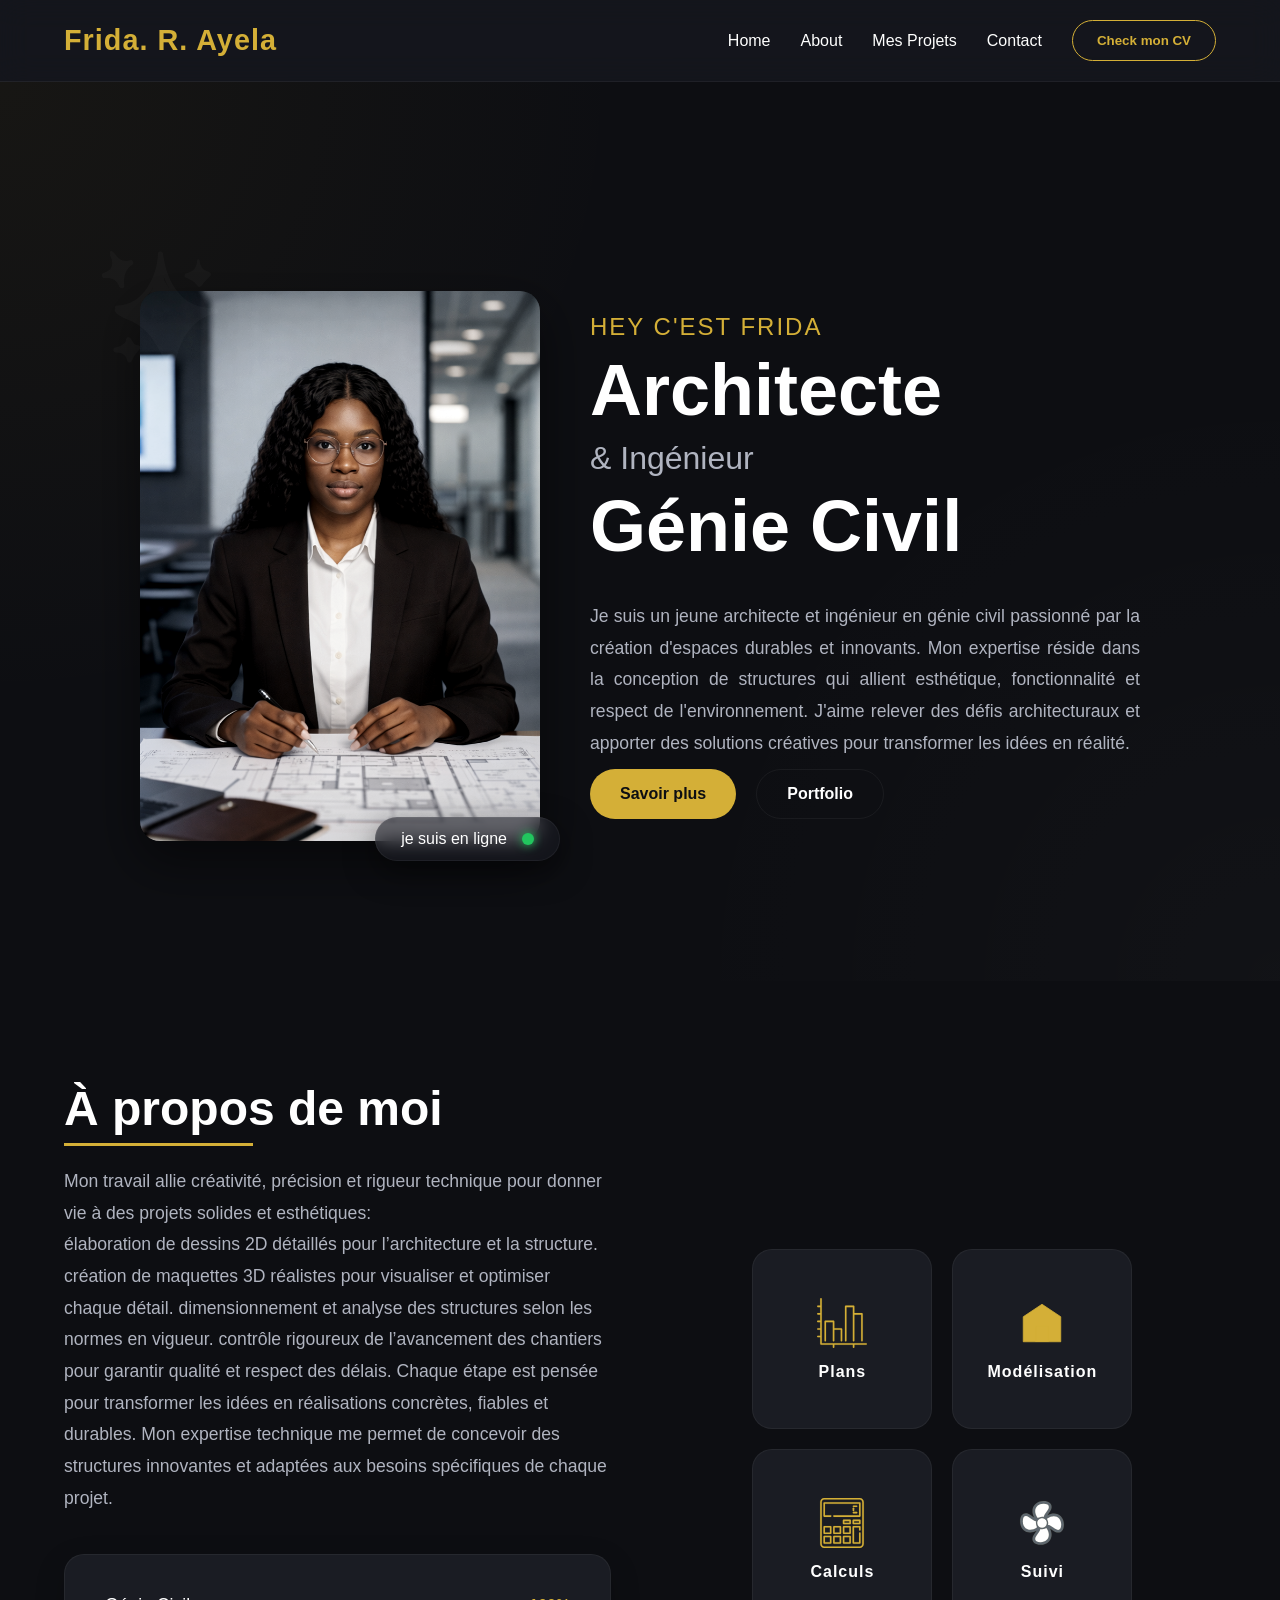
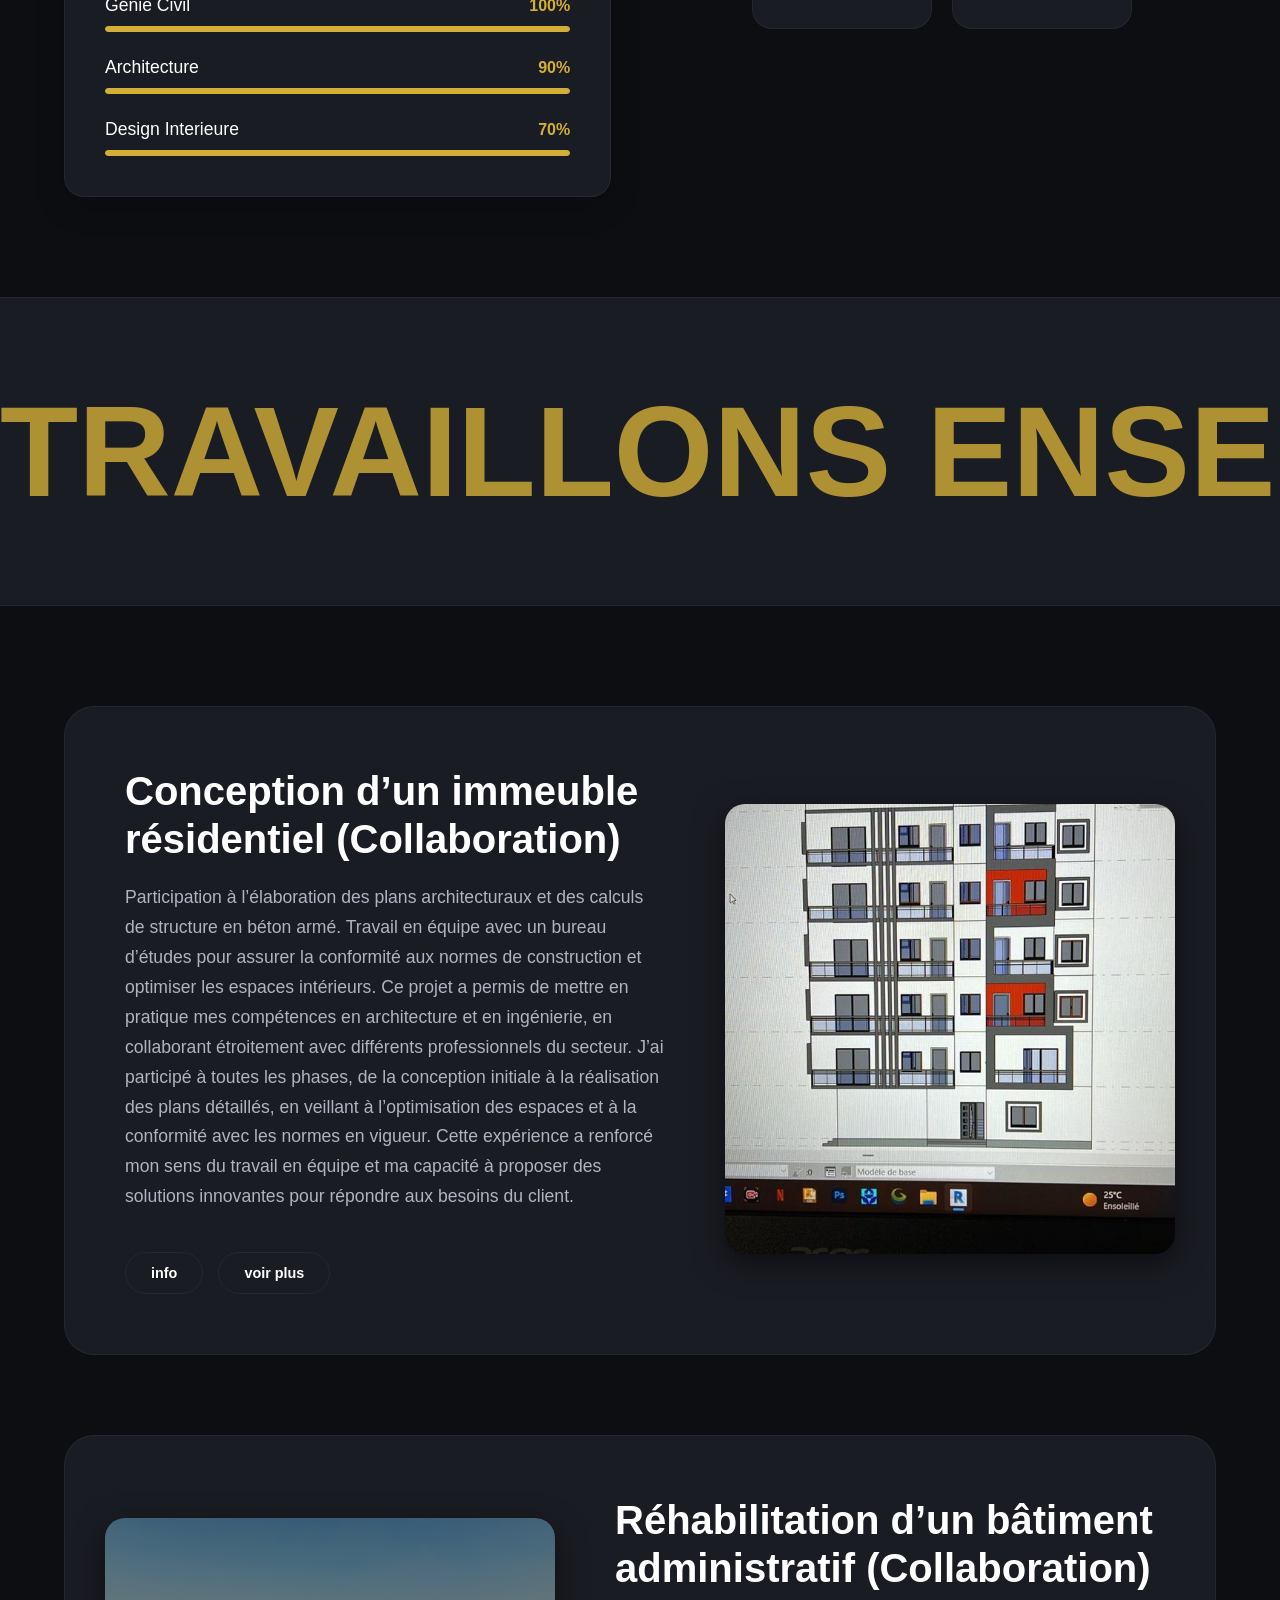
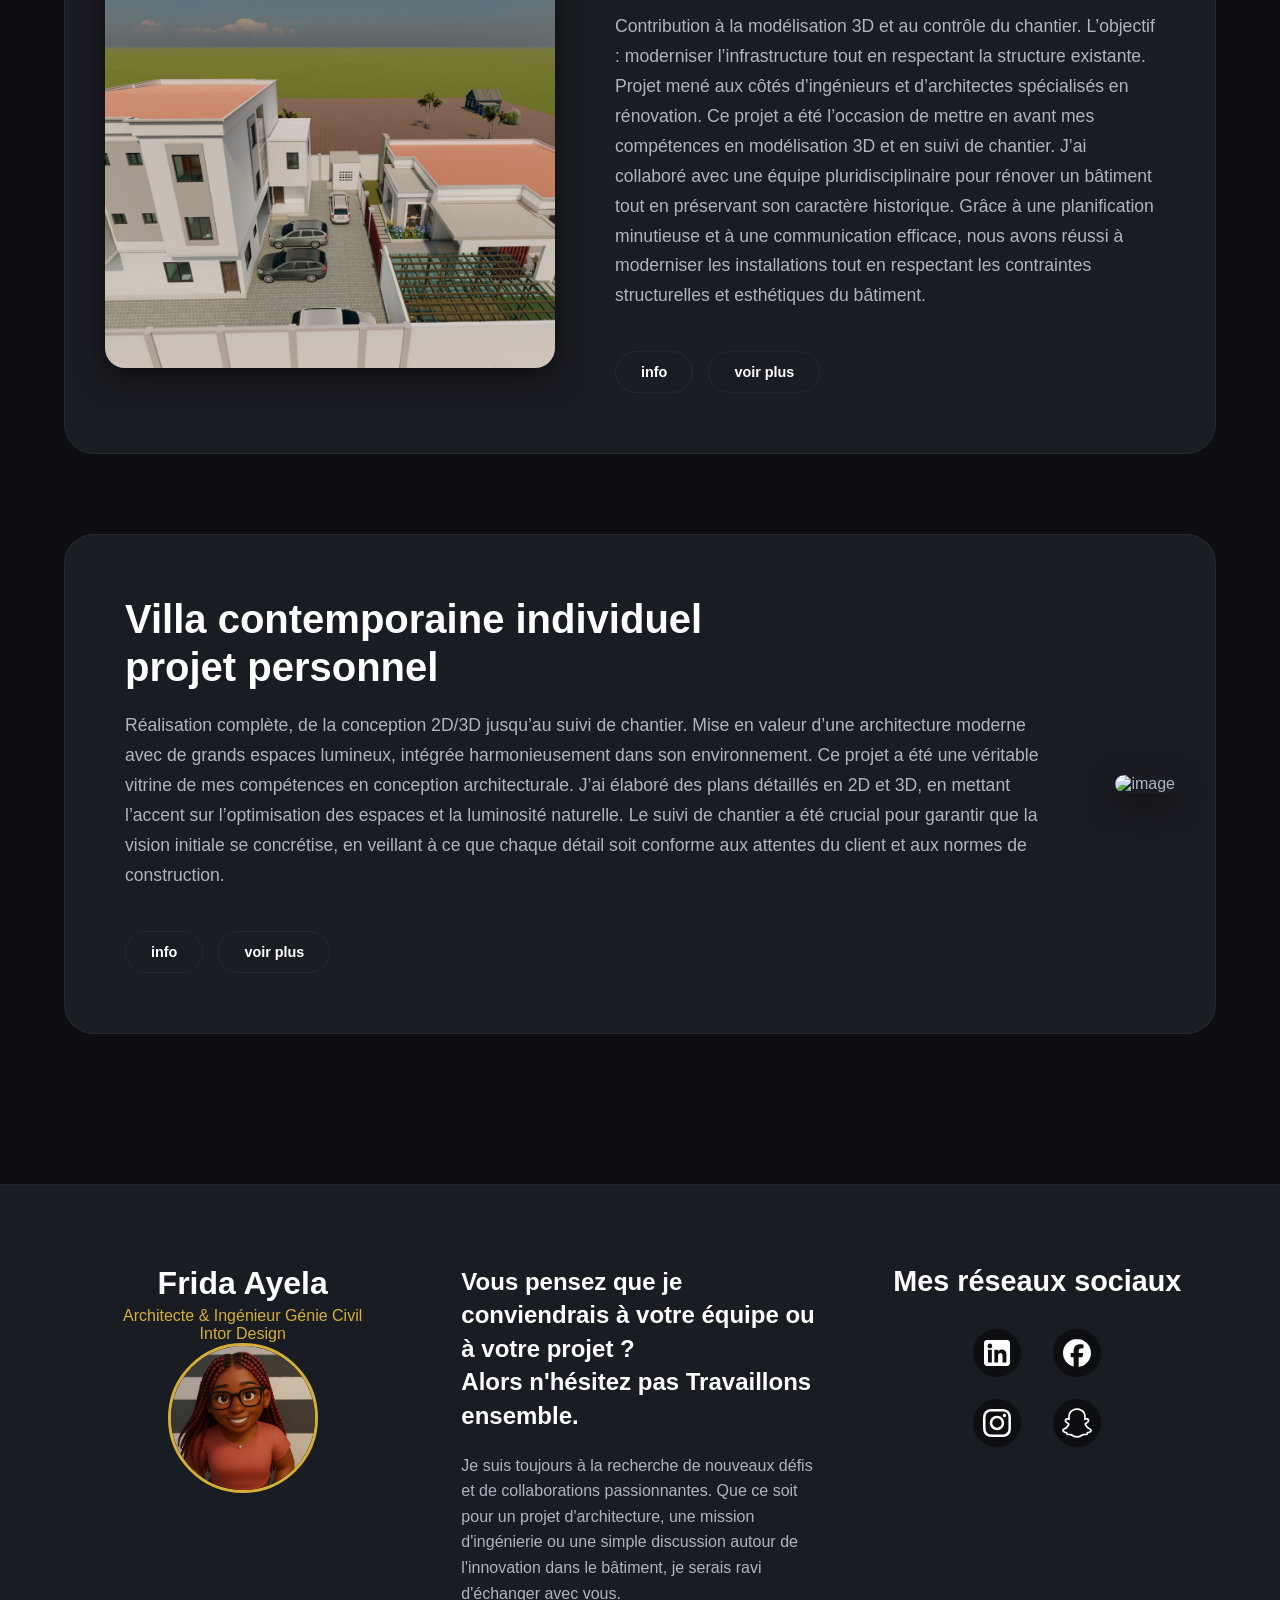
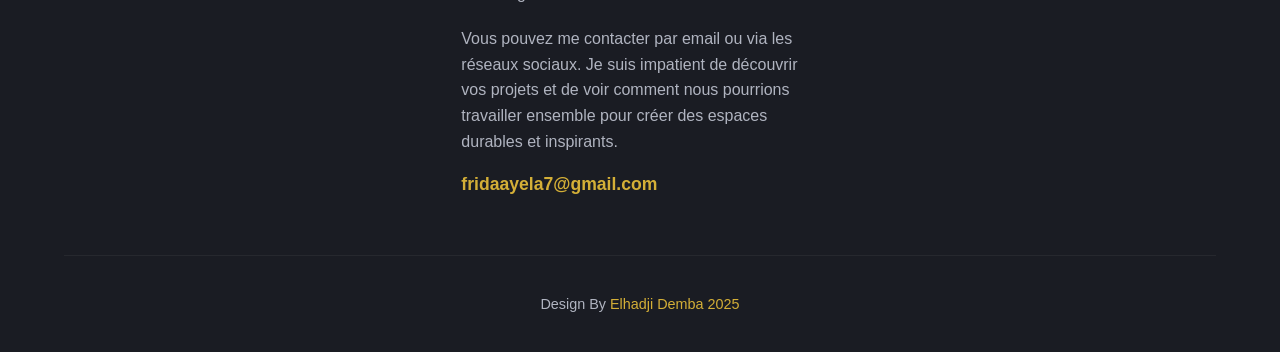
==== commit 58085c6f: "changement photo" ====
--- a/index.html
+++ b/index.html
@@ -48,7 +48,7 @@
     <!--Section Layaout du site-->
    <section id="layaout">
         <div class="img-texte">
-            <img src="../image/WhatsApp Image 2025-08-01 à 21.52.41_b9c16215.jpg" alt="">
+            <img src="../image/architector.png" alt="Architect">
             <main class="enligne">
             <span>je suis en ligne</span>
              <article class="color-gree"></article>
